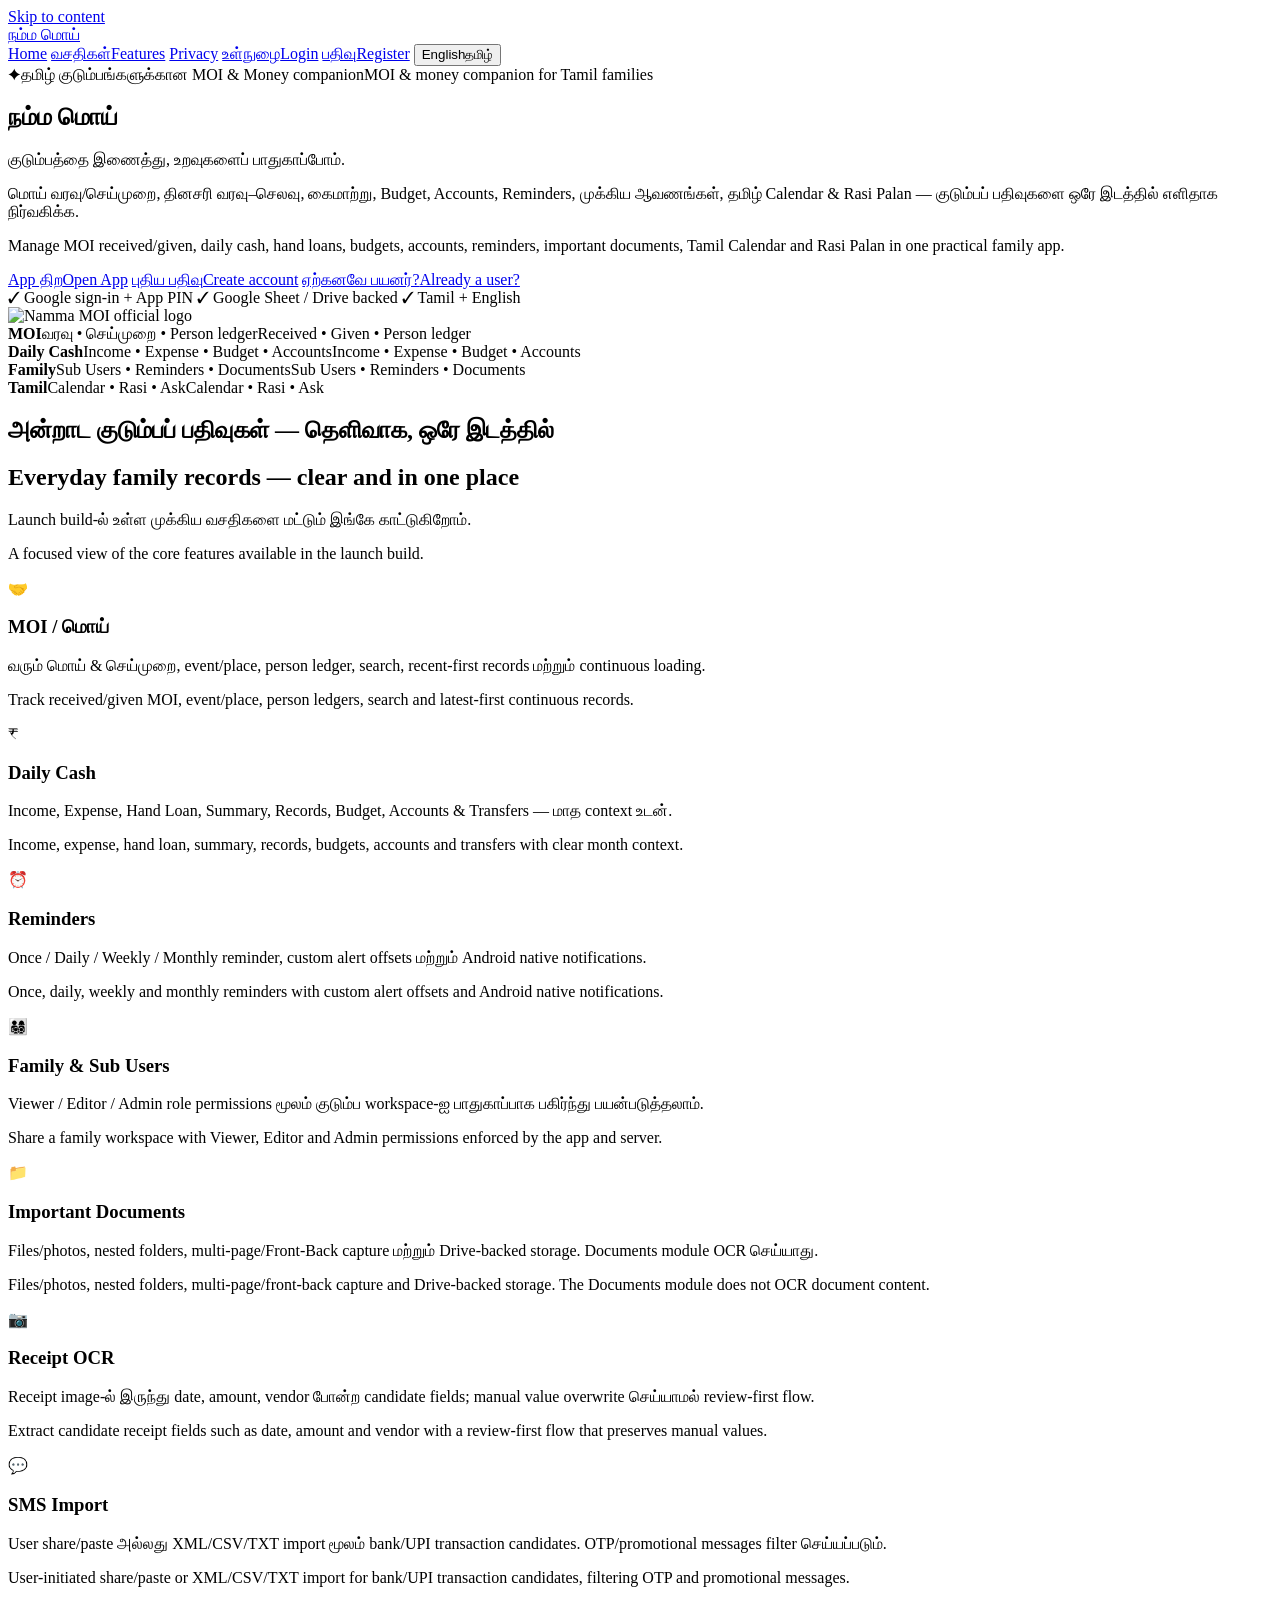
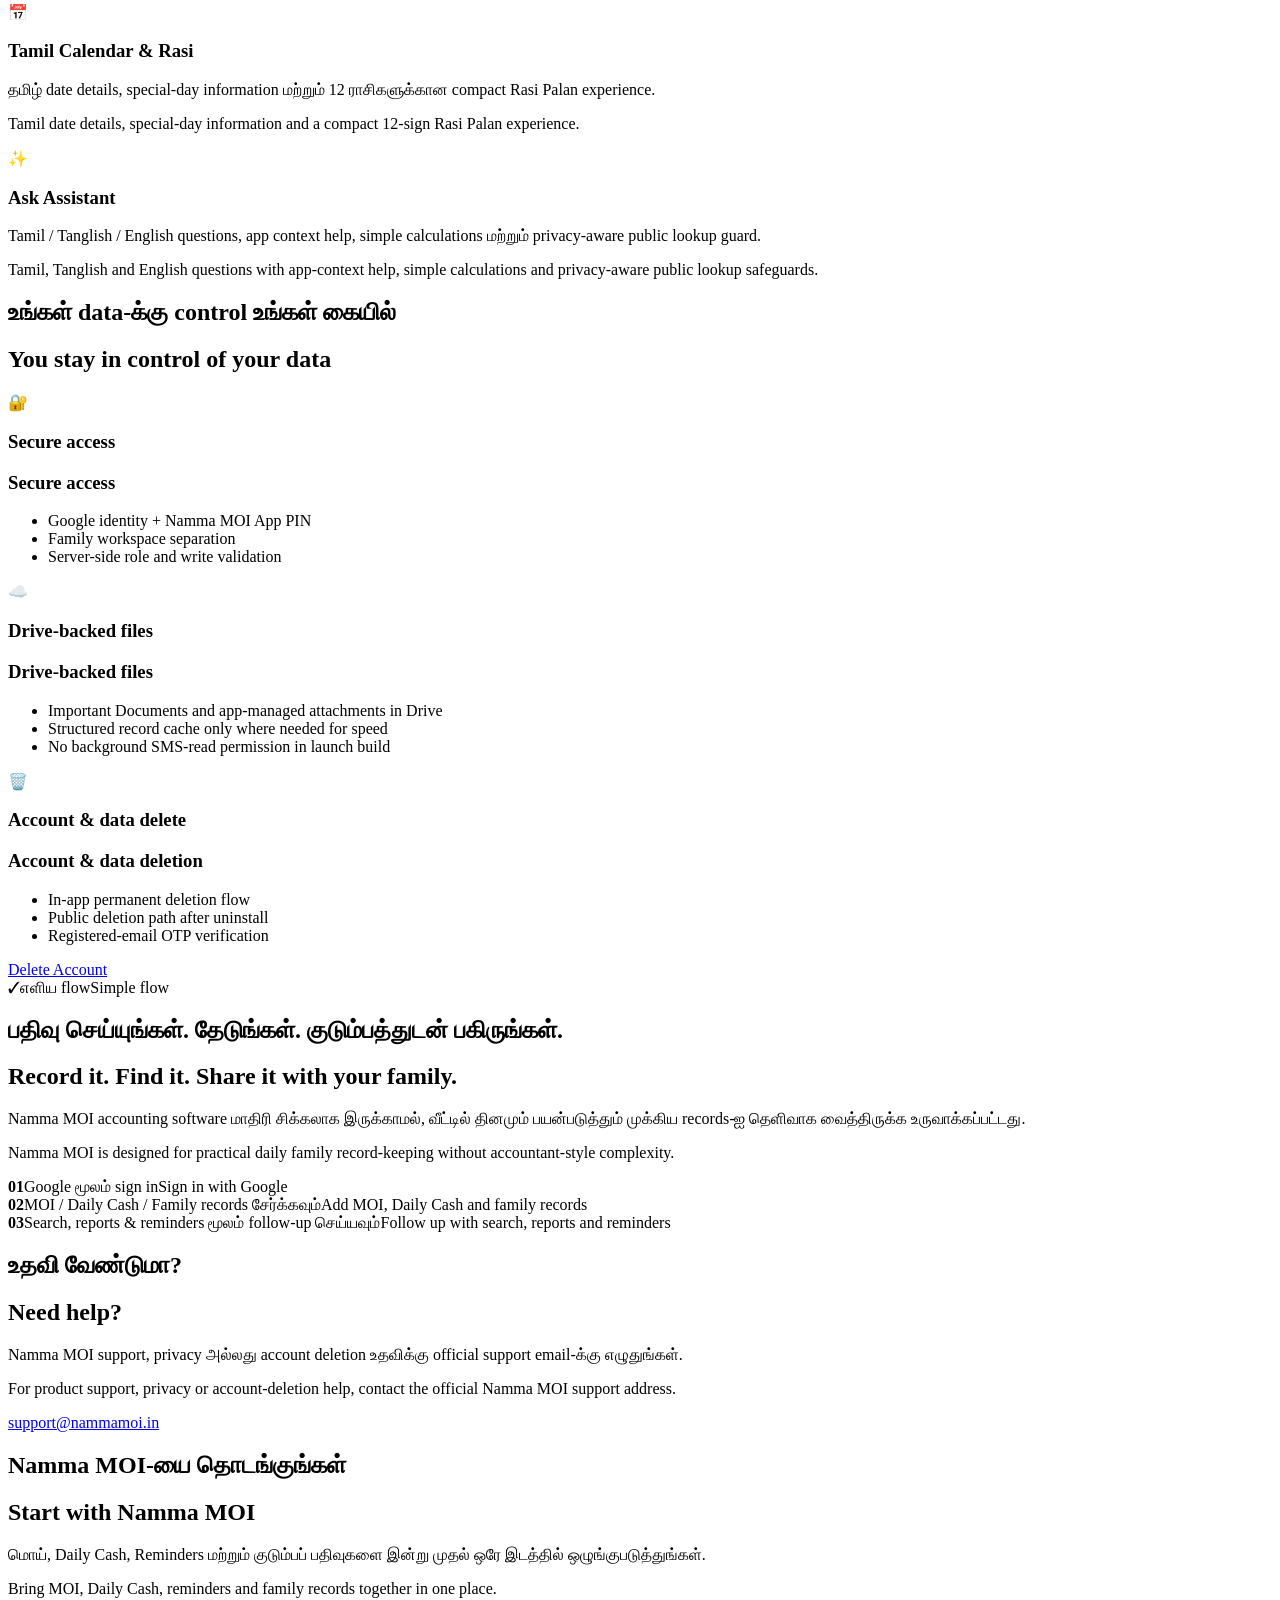
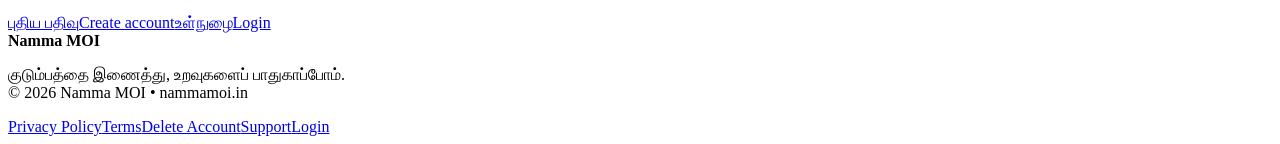
==== index.html @ 2ea54572 "Add files via upload" ====
<!doctype html>
<html lang="ta" data-lang="ta">
<head>
  <meta charset="utf-8">
  <meta name="viewport" content="width=device-width,initial-scale=1,viewport-fit=cover">
  <meta name="theme-color" content="#781126">
  <title>Namma MOI | நம்ம மொய்</title>
  <meta name="description" content="Namma MOI — MOI records, Daily Cash, reminders, documents, Tamil Calendar, Rasi Palan and family records for Tamil families.">
  <link rel="canonical" href="https://www.nammamoi.in/">
  <link rel="icon" href="/assets/favicon-64.png">
  <link rel="apple-touch-icon" href="/assets/icon-192.png">
  <link rel="manifest" href="/site.webmanifest">
  <link rel="stylesheet" href="/assets/site.css">
  <script defer src="/assets/site.js"></script>
  <meta property="og:title" content="Namma MOI | நம்ம மொய்">
  <meta property="og:description" content="குடும்பத்தை இணைத்து, உறவுகளைப் பாதுகாப்போம். MOI, Daily Cash, Reminders, Documents மற்றும் Tamil Calendar — ஒரே app-ல்.">
  <meta property="og:type" content="website">
  <meta property="og:url" content="https://www.nammamoi.in/">
  <meta property="og:image" content="https://www.nammamoi.in/assets/nammamoi-front-logo.png">
</head>
<body>
<a class="skip" href="#main">Skip to content</a>
<header class="site-header">
  <div class="container nav">
    <a class="brand" href="/" aria-label="Namma MOI home"><img src="/assets/icon-192.png" alt=""><span>நம்ம மொய்</span></a>
    <nav class="nav-links" aria-label="Main navigation">
      <a class="nav-home" href="/">Home</a>
      <a class="nav-features" href="#features"><span class="inline-lang ta">வசதிகள்</span><span class="inline-lang en">Features</span></a>
      <a class="nav-privacy" href="/privacy/">Privacy</a>
      <a class="nav-login nav-cta-secondary" href="/login"><span class="inline-lang ta">உள்நுழை</span><span class="inline-lang en">Login</span></a>
      <a class="nav-register nav-cta-primary" href="/register"><span class="inline-lang ta">பதிவு</span><span class="inline-lang en">Register</span></a>
      <button class="lang-btn" data-lang-toggle type="button"><span class="lang-en">English</span><span class="lang-ta">தமிழ்</span></button>
    </nav>
  </div>
</header>

<main id="main">
  <section class="hero">
    <div class="container hero-grid">
      <div>
        <span class="eyebrow"><span>✦</span><span class="ta">தமிழ் குடும்பங்களுக்கான MOI & Money companion</span><span class="en">MOI & money companion for Tamil families</span></span>
        <h1>நம்ம மொய்</h1>
        <p class="slogan">குடும்பத்தை இணைத்து, உறவுகளைப் பாதுகாப்போம்.</p>
        <p class="lead ta">மொய் வரவு/செய்முறை, தினசரி வரவு–செலவு, கைமாற்று, Budget, Accounts, Reminders, முக்கிய ஆவணங்கள், தமிழ் Calendar & Rasi Palan — குடும்பப் பதிவுகளை ஒரே இடத்தில் எளிதாக நிர்வகிக்க.</p>
        <p class="lead en">Manage MOI received/given, daily cash, hand loans, budgets, accounts, reminders, important documents, Tamil Calendar and Rasi Palan in one practical family app.</p>
        <div class="cta-row">
          <a class="btn btn-primary" href="/app"><span class="inline-lang ta">App திற</span><span class="inline-lang en">Open App</span></a>
          <a class="btn btn-secondary" href="/register"><span class="inline-lang ta">புதிய பதிவு</span><span class="inline-lang en">Create account</span></a>
          <a class="btn btn-ghost" href="/login"><span class="inline-lang ta">ஏற்கனவே பயனர்?</span><span class="inline-lang en">Already a user?</span></a>
        </div>
        <div class="hero-trust">
          <span>✓ Google sign-in + App PIN</span>
          <span>✓ Google Sheet / Drive backed</span>
          <span>✓ Tamil + English</span>
        </div>
      </div>
      <div class="hero-art"><img src="/assets/nammamoi-front-logo.png" alt="Namma MOI official logo"></div>
    </div>
  </section>

  <section class="quick-strip" aria-label="Namma MOI highlights">
    <div class="container quick-grid">
      <div><strong>MOI</strong><span class="ta">வரவு • செய்முறை • Person ledger</span><span class="en">Received • Given • Person ledger</span></div>
      <div><strong>Daily Cash</strong><span class="ta">Income • Expense • Budget • Accounts</span><span class="en">Income • Expense • Budget • Accounts</span></div>
      <div><strong>Family</strong><span class="ta">Sub Users • Reminders • Documents</span><span class="en">Sub Users • Reminders • Documents</span></div>
      <div><strong>Tamil</strong><span class="ta">Calendar • Rasi • Ask</span><span class="en">Calendar • Rasi • Ask</span></div>
    </div>
  </section>

  <section id="features" class="section">
    <div class="container">
      <div class="section-title">
        <h2 class="ta">அன்றாட குடும்பப் பதிவுகள் — தெளிவாக, ஒரே இடத்தில்</h2>
        <h2 class="en">Everyday family records — clear and in one place</h2>
        <p class="ta">Launch build-ல் உள்ள முக்கிய வசதிகளை மட்டும் இங்கே காட்டுகிறோம்.</p>
        <p class="en">A focused view of the core features available in the launch build.</p>
      </div>
      <div class="grid feature-grid">
        <article class="card"><div class="icon">🤝</div><h3>MOI / மொய்</h3><p class="ta">வரும் மொய் & செய்முறை, event/place, person ledger, search, recent-first records மற்றும் continuous loading.</p><p class="en">Track received/given MOI, event/place, person ledgers, search and latest-first continuous records.</p></article>
        <article class="card"><div class="icon">₹</div><h3>Daily Cash</h3><p class="ta">Income, Expense, Hand Loan, Summary, Records, Budget, Accounts & Transfers — மாத context உடன்.</p><p class="en">Income, expense, hand loan, summary, records, budgets, accounts and transfers with clear month context.</p></article>
        <article class="card"><div class="icon">⏰</div><h3>Reminders</h3><p class="ta">Once / Daily / Weekly / Monthly reminder, custom alert offsets மற்றும் Android native notifications.</p><p class="en">Once, daily, weekly and monthly reminders with custom alert offsets and Android native notifications.</p></article>
        <article class="card"><div class="icon">👨‍👩‍👧‍👦</div><h3>Family & Sub Users</h3><p class="ta">Viewer / Editor / Admin role permissions மூலம் குடும்ப workspace-ஐ பாதுகாப்பாக பகிர்ந்து பயன்படுத்தலாம்.</p><p class="en">Share a family workspace with Viewer, Editor and Admin permissions enforced by the app and server.</p></article>
        <article class="card"><div class="icon">📁</div><h3>Important Documents</h3><p class="ta">Files/photos, nested folders, multi-page/Front-Back capture மற்றும் Drive-backed storage. Documents module OCR செய்யாது.</p><p class="en">Files/photos, nested folders, multi-page/front-back capture and Drive-backed storage. The Documents module does not OCR document content.</p></article>
        <article class="card"><div class="icon">📷</div><h3>Receipt OCR</h3><p class="ta">Receipt image-ல் இருந்து date, amount, vendor போன்ற candidate fields; manual value overwrite செய்யாமல் review-first flow.</p><p class="en">Extract candidate receipt fields such as date, amount and vendor with a review-first flow that preserves manual values.</p></article>
        <article class="card"><div class="icon">💬</div><h3>SMS Import</h3><p class="ta">User share/paste அல்லது XML/CSV/TXT import மூலம் bank/UPI transaction candidates. OTP/promotional messages filter செய்யப்படும்.</p><p class="en">User-initiated share/paste or XML/CSV/TXT import for bank/UPI transaction candidates, filtering OTP and promotional messages.</p></article>
        <article class="card"><div class="icon">📅</div><h3>Tamil Calendar & Rasi</h3><p class="ta">தமிழ் date details, special-day information மற்றும் 12 ராசிகளுக்கான compact Rasi Palan experience.</p><p class="en">Tamil date details, special-day information and a compact 12-sign Rasi Palan experience.</p></article>
        <article class="card"><div class="icon">✨</div><h3>Ask Assistant</h3><p class="ta">Tamil / Tanglish / English questions, app context help, simple calculations மற்றும் privacy-aware public lookup guard.</p><p class="en">Tamil, Tanglish and English questions with app-context help, simple calculations and privacy-aware public lookup safeguards.</p></article>
      </div>
    </div>
  </section>

  <section class="section soft-section">
    <div class="container">
      <div class="section-title"><h2 class="ta">உங்கள் data-க்கு control உங்கள் கையில்</h2><h2 class="en">You stay in control of your data</h2></div>
      <div class="trust trust-3">
        <article class="card"><div class="icon">🔐</div><h3 class="ta">Secure access</h3><h3 class="en">Secure access</h3><ul class="check"><li>Google identity + Namma MOI App PIN</li><li>Family workspace separation</li><li>Server-side role and write validation</li></ul></article>
        <article class="card"><div class="icon">☁️</div><h3 class="ta">Drive-backed files</h3><h3 class="en">Drive-backed files</h3><ul class="check"><li>Important Documents and app-managed attachments in Drive</li><li>Structured record cache only where needed for speed</li><li>No background SMS-read permission in launch build</li></ul></article>
        <article class="card"><div class="icon">🗑️</div><h3 class="ta">Account & data delete</h3><h3 class="en">Account & data deletion</h3><ul class="check"><li>In-app permanent deletion flow</li><li>Public deletion path after uninstall</li><li>Registered-email OTP verification</li></ul><div class="legal-actions"><a class="btn btn-secondary" href="/delete-account/">Delete Account</a></div></article>
      </div>
    </div>
  </section>

  <section class="section">
    <div class="container product-flow">
      <div><span class="eyebrow"><span>✓</span><span class="ta">எளிய flow</span><span class="en">Simple flow</span></span><h2 class="ta">பதிவு செய்யுங்கள். தேடுங்கள். குடும்பத்துடன் பகிருங்கள்.</h2><h2 class="en">Record it. Find it. Share it with your family.</h2><p class="ta">Namma MOI accounting software மாதிரி சிக்கலாக இருக்காமல், வீட்டில் தினமும் பயன்படுத்தும் முக்கிய records-ஐ தெளிவாக வைத்திருக்க உருவாக்கப்பட்டது.</p><p class="en">Namma MOI is designed for practical daily family record-keeping without accountant-style complexity.</p></div>
      <div class="flow-steps"><div><b>01</b><span class="ta">Google மூலம் sign in</span><span class="en">Sign in with Google</span></div><div><b>02</b><span class="ta">MOI / Daily Cash / Family records சேர்க்கவும்</span><span class="en">Add MOI, Daily Cash and family records</span></div><div><b>03</b><span class="ta">Search, reports & reminders மூலம் follow-up செய்யவும்</span><span class="en">Follow up with search, reports and reminders</span></div></div>
    </div>
  </section>

  <section class="section">
    <div class="container"><div class="card support-card"><div><h2 class="ta">உதவி வேண்டுமா?</h2><h2 class="en">Need help?</h2><p class="ta">Namma MOI support, privacy அல்லது account deletion உதவிக்கு official support email-க்கு எழுதுங்கள்.</p><p class="en">For product support, privacy or account-deletion help, contact the official Namma MOI support address.</p></div><a class="btn" href="mailto:support@nammamoi.in">support@nammamoi.in</a></div></div>
  </section>

  <section class="cta-final">
    <div class="container cta-final-box"><div><h2 class="ta">Namma MOI-யை தொடங்குங்கள்</h2><h2 class="en">Start with Namma MOI</h2><p class="ta">மொய், Daily Cash, Reminders மற்றும் குடும்பப் பதிவுகளை இன்று முதல் ஒரே இடத்தில் ஒழுங்குபடுத்துங்கள்.</p><p class="en">Bring MOI, Daily Cash, reminders and family records together in one place.</p></div><div class="cta-row"><a class="btn btn-primary" href="/register"><span class="inline-lang ta">புதிய பதிவு</span><span class="inline-lang en">Create account</span></a><a class="btn btn-secondary" href="/login"><span class="inline-lang ta">உள்நுழை</span><span class="inline-lang en">Login</span></a></div></div>
  </section>
</main>

<footer class="footer">
  <div class="container footer-row">
    <div><strong>Namma MOI</strong><p>குடும்பத்தை இணைத்து, உறவுகளைப் பாதுகாப்போம்.<br>© <span data-year>2026</span> Namma MOI • nammamoi.in</p></div>
    <div class="footer-links"><a href="/privacy/">Privacy Policy</a><a href="/terms/">Terms</a><a href="/delete-account/">Delete Account</a><a href="mailto:support@nammamoi.in">Support</a><a href="/login">Login</a></div>
  </div>
</footer>
</body>
</html>
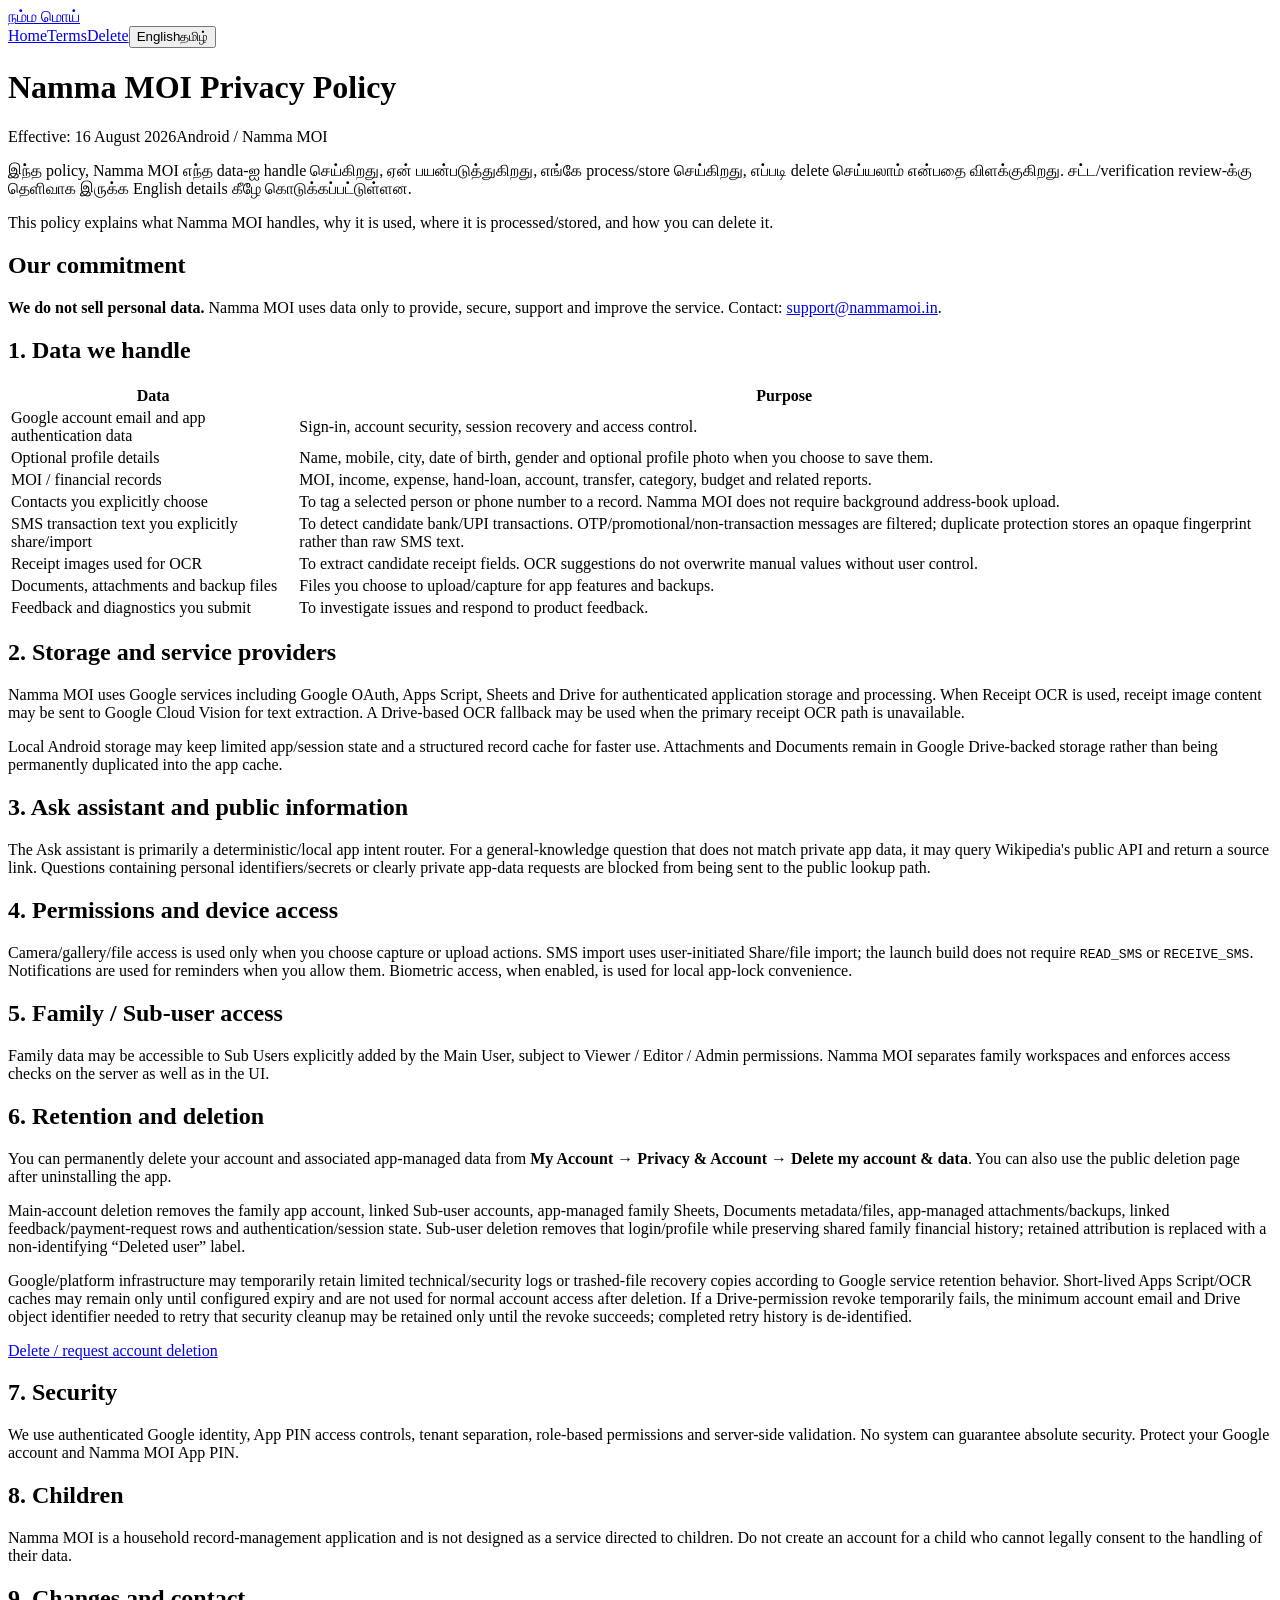
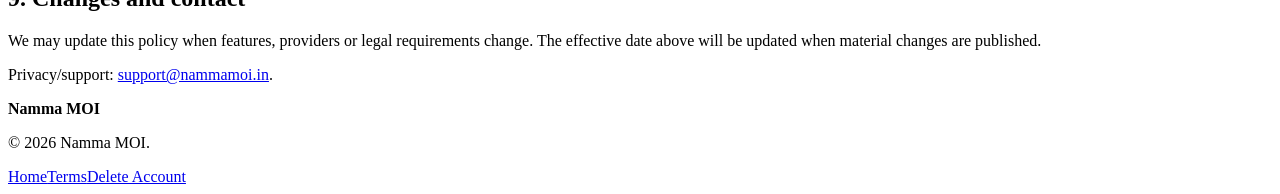
==== commit 623e1a18: "privacy/" ====
--- a/index.html
+++ b/index.html
@@ -1,126 +1,14 @@
-<!doctype html>
-<html lang="ta" data-lang="ta">
-<head>
-  <meta charset="utf-8">
-  <meta name="viewport" content="width=device-width,initial-scale=1,viewport-fit=cover">
-  <meta name="theme-color" content="#781126">
-  <title>Namma MOI | நம்ம மொய்</title>
-  <meta name="description" content="Namma MOI — MOI records, Daily Cash, reminders, documents, Tamil Calendar, Rasi Palan and family records for Tamil families.">
-  <link rel="canonical" href="https://www.nammamoi.in/">
-  <link rel="icon" href="/assets/favicon-64.png">
-  <link rel="apple-touch-icon" href="/assets/icon-192.png">
-  <link rel="manifest" href="/site.webmanifest">
-  <link rel="stylesheet" href="/assets/site.css">
-  <script defer src="/assets/site.js"></script>
-  <meta property="og:title" content="Namma MOI | நம்ம மொய்">
-  <meta property="og:description" content="குடும்பத்தை இணைத்து, உறவுகளைப் பாதுகாப்போம். MOI, Daily Cash, Reminders, Documents மற்றும் Tamil Calendar — ஒரே app-ல்.">
-  <meta property="og:type" content="website">
-  <meta property="og:url" content="https://www.nammamoi.in/">
-  <meta property="og:image" content="https://www.nammamoi.in/assets/nammamoi-front-logo.png">
-</head>
-<body>
-<a class="skip" href="#main">Skip to content</a>
-<header class="site-header">
-  <div class="container nav">
-    <a class="brand" href="/" aria-label="Namma MOI home"><img src="/assets/icon-192.png" alt=""><span>நம்ம மொய்</span></a>
-    <nav class="nav-links" aria-label="Main navigation">
-      <a class="nav-home" href="/">Home</a>
-      <a class="nav-features" href="#features"><span class="inline-lang ta">வசதிகள்</span><span class="inline-lang en">Features</span></a>
-      <a class="nav-privacy" href="/privacy/">Privacy</a>
-      <a class="nav-login nav-cta-secondary" href="/login"><span class="inline-lang ta">உள்நுழை</span><span class="inline-lang en">Login</span></a>
-      <a class="nav-register nav-cta-primary" href="/register"><span class="inline-lang ta">பதிவு</span><span class="inline-lang en">Register</span></a>
-      <button class="lang-btn" data-lang-toggle type="button"><span class="lang-en">English</span><span class="lang-ta">தமிழ்</span></button>
-    </nav>
-  </div>
-</header>
-
-<main id="main">
-  <section class="hero">
-    <div class="container hero-grid">
-      <div>
-        <span class="eyebrow"><span>✦</span><span class="ta">தமிழ் குடும்பங்களுக்கான MOI & Money companion</span><span class="en">MOI & money companion for Tamil families</span></span>
-        <h1>நம்ம மொய்</h1>
-        <p class="slogan">குடும்பத்தை இணைத்து, உறவுகளைப் பாதுகாப்போம்.</p>
-        <p class="lead ta">மொய் வரவு/செய்முறை, தினசரி வரவு–செலவு, கைமாற்று, Budget, Accounts, Reminders, முக்கிய ஆவணங்கள், தமிழ் Calendar & Rasi Palan — குடும்பப் பதிவுகளை ஒரே இடத்தில் எளிதாக நிர்வகிக்க.</p>
-        <p class="lead en">Manage MOI received/given, daily cash, hand loans, budgets, accounts, reminders, important documents, Tamil Calendar and Rasi Palan in one practical family app.</p>
-        <div class="cta-row">
-          <a class="btn btn-primary" href="/app"><span class="inline-lang ta">App திற</span><span class="inline-lang en">Open App</span></a>
-          <a class="btn btn-secondary" href="/register"><span class="inline-lang ta">புதிய பதிவு</span><span class="inline-lang en">Create account</span></a>
-          <a class="btn btn-ghost" href="/login"><span class="inline-lang ta">ஏற்கனவே பயனர்?</span><span class="inline-lang en">Already a user?</span></a>
-        </div>
-        <div class="hero-trust">
-          <span>✓ Google sign-in + App PIN</span>
-          <span>✓ Google Sheet / Drive backed</span>
-          <span>✓ Tamil + English</span>
-        </div>
-      </div>
-      <div class="hero-art"><img src="/assets/nammamoi-front-logo.png" alt="Namma MOI official logo"></div>
-    </div>
-  </section>
-
-  <section class="quick-strip" aria-label="Namma MOI highlights">
-    <div class="container quick-grid">
-      <div><strong>MOI</strong><span class="ta">வரவு • செய்முறை • Person ledger</span><span class="en">Received • Given • Person ledger</span></div>
-      <div><strong>Daily Cash</strong><span class="ta">Income • Expense • Budget • Accounts</span><span class="en">Income • Expense • Budget • Accounts</span></div>
-      <div><strong>Family</strong><span class="ta">Sub Users • Reminders • Documents</span><span class="en">Sub Users • Reminders • Documents</span></div>
-      <div><strong>Tamil</strong><span class="ta">Calendar • Rasi • Ask</span><span class="en">Calendar • Rasi • Ask</span></div>
-    </div>
-  </section>
-
-  <section id="features" class="section">
-    <div class="container">
-      <div class="section-title">
-        <h2 class="ta">அன்றாட குடும்பப் பதிவுகள் — தெளிவாக, ஒரே இடத்தில்</h2>
-        <h2 class="en">Everyday family records — clear and in one place</h2>
-        <p class="ta">Launch build-ல் உள்ள முக்கிய வசதிகளை மட்டும் இங்கே காட்டுகிறோம்.</p>
-        <p class="en">A focused view of the core features available in the launch build.</p>
-      </div>
-      <div class="grid feature-grid">
-        <article class="card"><div class="icon">🤝</div><h3>MOI / மொய்</h3><p class="ta">வரும் மொய் & செய்முறை, event/place, person ledger, search, recent-first records மற்றும் continuous loading.</p><p class="en">Track received/given MOI, event/place, person ledgers, search and latest-first continuous records.</p></article>
-        <article class="card"><div class="icon">₹</div><h3>Daily Cash</h3><p class="ta">Income, Expense, Hand Loan, Summary, Records, Budget, Accounts & Transfers — மாத context உடன்.</p><p class="en">Income, expense, hand loan, summary, records, budgets, accounts and transfers with clear month context.</p></article>
-        <article class="card"><div class="icon">⏰</div><h3>Reminders</h3><p class="ta">Once / Daily / Weekly / Monthly reminder, custom alert offsets மற்றும் Android native notifications.</p><p class="en">Once, daily, weekly and monthly reminders with custom alert offsets and Android native notifications.</p></article>
-        <article class="card"><div class="icon">👨‍👩‍👧‍👦</div><h3>Family & Sub Users</h3><p class="ta">Viewer / Editor / Admin role permissions மூலம் குடும்ப workspace-ஐ பாதுகாப்பாக பகிர்ந்து பயன்படுத்தலாம்.</p><p class="en">Share a family workspace with Viewer, Editor and Admin permissions enforced by the app and server.</p></article>
-        <article class="card"><div class="icon">📁</div><h3>Important Documents</h3><p class="ta">Files/photos, nested folders, multi-page/Front-Back capture மற்றும் Drive-backed storage. Documents module OCR செய்யாது.</p><p class="en">Files/photos, nested folders, multi-page/front-back capture and Drive-backed storage. The Documents module does not OCR document content.</p></article>
-        <article class="card"><div class="icon">📷</div><h3>Receipt OCR</h3><p class="ta">Receipt image-ல் இருந்து date, amount, vendor போன்ற candidate fields; manual value overwrite செய்யாமல் review-first flow.</p><p class="en">Extract candidate receipt fields such as date, amount and vendor with a review-first flow that preserves manual values.</p></article>
-        <article class="card"><div class="icon">💬</div><h3>SMS Import</h3><p class="ta">User share/paste அல்லது XML/CSV/TXT import மூலம் bank/UPI transaction candidates. OTP/promotional messages filter செய்யப்படும்.</p><p class="en">User-initiated share/paste or XML/CSV/TXT import for bank/UPI transaction candidates, filtering OTP and promotional messages.</p></article>
-        <article class="card"><div class="icon">📅</div><h3>Tamil Calendar & Rasi</h3><p class="ta">தமிழ் date details, special-day information மற்றும் 12 ராசிகளுக்கான compact Rasi Palan experience.</p><p class="en">Tamil date details, special-day information and a compact 12-sign Rasi Palan experience.</p></article>
-        <article class="card"><div class="icon">✨</div><h3>Ask Assistant</h3><p class="ta">Tamil / Tanglish / English questions, app context help, simple calculations மற்றும் privacy-aware public lookup guard.</p><p class="en">Tamil, Tanglish and English questions with app-context help, simple calculations and privacy-aware public lookup safeguards.</p></article>
-      </div>
-    </div>
-  </section>
-
-  <section class="section soft-section">
-    <div class="container">
-      <div class="section-title"><h2 class="ta">உங்கள் data-க்கு control உங்கள் கையில்</h2><h2 class="en">You stay in control of your data</h2></div>
-      <div class="trust trust-3">
-        <article class="card"><div class="icon">🔐</div><h3 class="ta">Secure access</h3><h3 class="en">Secure access</h3><ul class="check"><li>Google identity + Namma MOI App PIN</li><li>Family workspace separation</li><li>Server-side role and write validation</li></ul></article>
-        <article class="card"><div class="icon">☁️</div><h3 class="ta">Drive-backed files</h3><h3 class="en">Drive-backed files</h3><ul class="check"><li>Important Documents and app-managed attachments in Drive</li><li>Structured record cache only where needed for speed</li><li>No background SMS-read permission in launch build</li></ul></article>
-        <article class="card"><div class="icon">🗑️</div><h3 class="ta">Account & data delete</h3><h3 class="en">Account & data deletion</h3><ul class="check"><li>In-app permanent deletion flow</li><li>Public deletion path after uninstall</li><li>Registered-email OTP verification</li></ul><div class="legal-actions"><a class="btn btn-secondary" href="/delete-account/">Delete Account</a></div></article>
-      </div>
-    </div>
-  </section>
-
-  <section class="section">
-    <div class="container product-flow">
-      <div><span class="eyebrow"><span>✓</span><span class="ta">எளிய flow</span><span class="en">Simple flow</span></span><h2 class="ta">பதிவு செய்யுங்கள். தேடுங்கள். குடும்பத்துடன் பகிருங்கள்.</h2><h2 class="en">Record it. Find it. Share it with your family.</h2><p class="ta">Namma MOI accounting software மாதிரி சிக்கலாக இருக்காமல், வீட்டில் தினமும் பயன்படுத்தும் முக்கிய records-ஐ தெளிவாக வைத்திருக்க உருவாக்கப்பட்டது.</p><p class="en">Namma MOI is designed for practical daily family record-keeping without accountant-style complexity.</p></div>
-      <div class="flow-steps"><div><b>01</b><span class="ta">Google மூலம் sign in</span><span class="en">Sign in with Google</span></div><div><b>02</b><span class="ta">MOI / Daily Cash / Family records சேர்க்கவும்</span><span class="en">Add MOI, Daily Cash and family records</span></div><div><b>03</b><span class="ta">Search, reports & reminders மூலம் follow-up செய்யவும்</span><span class="en">Follow up with search, reports and reminders</span></div></div>
-    </div>
-  </section>
-
-  <section class="section">
-    <div class="container"><div class="card support-card"><div><h2 class="ta">உதவி வேண்டுமா?</h2><h2 class="en">Need help?</h2><p class="ta">Namma MOI support, privacy அல்லது account deletion உதவிக்கு official support email-க்கு எழுதுங்கள்.</p><p class="en">For product support, privacy or account-deletion help, contact the official Namma MOI support address.</p></div><a class="btn" href="mailto:support@nammamoi.in">support@nammamoi.in</a></div></div>
-  </section>
-
-  <section class="cta-final">
-    <div class="container cta-final-box"><div><h2 class="ta">Namma MOI-யை தொடங்குங்கள்</h2><h2 class="en">Start with Namma MOI</h2><p class="ta">மொய், Daily Cash, Reminders மற்றும் குடும்பப் பதிவுகளை இன்று முதல் ஒரே இடத்தில் ஒழுங்குபடுத்துங்கள்.</p><p class="en">Bring MOI, Daily Cash, reminders and family records together in one place.</p></div><div class="cta-row"><a class="btn btn-primary" href="/register"><span class="inline-lang ta">புதிய பதிவு</span><span class="inline-lang en">Create account</span></a><a class="btn btn-secondary" href="/login"><span class="inline-lang ta">உள்நுழை</span><span class="inline-lang en">Login</span></a></div></div>
-  </section>
-</main>
-
-<footer class="footer">
-  <div class="container footer-row">
-    <div><strong>Namma MOI</strong><p>குடும்பத்தை இணைத்து, உறவுகளைப் பாதுகாப்போம்.<br>© <span data-year>2026</span> Namma MOI • nammamoi.in</p></div>
-    <div class="footer-links"><a href="/privacy/">Privacy Policy</a><a href="/terms/">Terms</a><a href="/delete-account/">Delete Account</a><a href="mailto:support@nammamoi.in">Support</a><a href="/login">Login</a></div>
-  </div>
-</footer>
-</body>
-</html>
+<!doctype html><html lang="ta" data-lang="ta"><head><meta charset="utf-8"><meta name="viewport" content="width=device-width,initial-scale=1"><title>Privacy Policy | Namma MOI</title><meta name="description" content="Namma MOI Privacy Policy"><link rel="canonical" href="https://www.nammamoi.in/privacy/"><link rel="icon" href="/assets/favicon-64.png"><link rel="stylesheet" href="/assets/site.css"><script defer src="/assets/site.js"></script></head><body>
+<header class="site-header"><div class="container nav"><a class="brand" href="/"><img src="/assets/icon-192.png" alt=""><span>நம்ம மொய்</span></a><nav class="nav-links"><a href="/">Home</a><a href="/terms/">Terms</a><a href="/delete-account/">Delete</a><button class="lang-btn" data-lang-toggle><span class="lang-en">English</span><span class="lang-ta">தமிழ்</span></button></nav></div></header>
+<main class="legal-wrap"><div class="legal-hero"><h1>Namma MOI Privacy Policy</h1><div class="meta"><span class="pill">Effective: 16 August 2026</span><span class="pill">Android / Namma MOI</span></div><p class="ta">இந்த policy, Namma MOI எந்த data-ஐ handle செய்கிறது, ஏன் பயன்படுத்துகிறது, எங்கே process/store செய்கிறது, எப்படி delete செய்யலாம் என்பதை விளக்குகிறது. சட்ட/verification review-க்கு தெளிவாக இருக்க English details கீழே கொடுக்கப்பட்டுள்ளன.</p><p class="en">This policy explains what Namma MOI handles, why it is used, where it is processed/stored, and how you can delete it.</p></div>
+<section class="legal-card safe"><h2>Our commitment</h2><p><strong>We do not sell personal data.</strong> Namma MOI uses data only to provide, secure, support and improve the service. Contact: <a href="mailto:support@nammamoi.in">support@nammamoi.in</a>.</p></section>
+<section class="legal-card"><h2>1. Data we handle</h2><table><tr><th>Data</th><th>Purpose</th></tr><tr><td>Google account email and app authentication data</td><td>Sign-in, account security, session recovery and access control.</td></tr><tr><td>Optional profile details</td><td>Name, mobile, city, date of birth, gender and optional profile photo when you choose to save them.</td></tr><tr><td>MOI / financial records</td><td>MOI, income, expense, hand-loan, account, transfer, category, budget and related reports.</td></tr><tr><td>Contacts you explicitly choose</td><td>To tag a selected person or phone number to a record. Namma MOI does not require background address-book upload.</td></tr><tr><td>SMS transaction text you explicitly share/import</td><td>To detect candidate bank/UPI transactions. OTP/promotional/non-transaction messages are filtered; duplicate protection stores an opaque fingerprint rather than raw SMS text.</td></tr><tr><td>Receipt images used for OCR</td><td>To extract candidate receipt fields. OCR suggestions do not overwrite manual values without user control.</td></tr><tr><td>Documents, attachments and backup files</td><td>Files you choose to upload/capture for app features and backups.</td></tr><tr><td>Feedback and diagnostics you submit</td><td>To investigate issues and respond to product feedback.</td></tr></table></section>
+<section class="legal-card"><h2>2. Storage and service providers</h2><p>Namma MOI uses Google services including Google OAuth, Apps Script, Sheets and Drive for authenticated application storage and processing. When Receipt OCR is used, receipt image content may be sent to Google Cloud Vision for text extraction. A Drive-based OCR fallback may be used when the primary receipt OCR path is unavailable.</p><p>Local Android storage may keep limited app/session state and a structured record cache for faster use. Attachments and Documents remain in Google Drive-backed storage rather than being permanently duplicated into the app cache.</p></section>
+<section class="legal-card"><h2>3. Ask assistant and public information</h2><p>The Ask assistant is primarily a deterministic/local app intent router. For a general-knowledge question that does not match private app data, it may query Wikipedia's public API and return a source link. Questions containing personal identifiers/secrets or clearly private app-data requests are blocked from being sent to the public lookup path.</p></section>
+<section class="legal-card"><h2>4. Permissions and device access</h2><p>Camera/gallery/file access is used only when you choose capture or upload actions. SMS import uses user-initiated Share/file import; the launch build does not require <code>READ_SMS</code> or <code>RECEIVE_SMS</code>. Notifications are used for reminders when you allow them. Biometric access, when enabled, is used for local app-lock convenience.</p></section>
+<section class="legal-card"><h2>5. Family / Sub-user access</h2><p>Family data may be accessible to Sub Users explicitly added by the Main User, subject to Viewer / Editor / Admin permissions. Namma MOI separates family workspaces and enforces access checks on the server as well as in the UI.</p></section>
+<section class="legal-card"><h2>6. Retention and deletion</h2><p>You can permanently delete your account and associated app-managed data from <b>My Account → Privacy & Account → Delete my account & data</b>. You can also use the public deletion page after uninstalling the app.</p><p>Main-account deletion removes the family app account, linked Sub-user accounts, app-managed family Sheets, Documents metadata/files, app-managed attachments/backups, linked feedback/payment-request rows and authentication/session state. Sub-user deletion removes that login/profile while preserving shared family financial history; retained attribution is replaced with a non-identifying “Deleted user” label.</p><p>Google/platform infrastructure may temporarily retain limited technical/security logs or trashed-file recovery copies according to Google service retention behavior. Short-lived Apps Script/OCR caches may remain only until configured expiry and are not used for normal account access after deletion. If a Drive-permission revoke temporarily fails, the minimum account email and Drive object identifier needed to retry that security cleanup may be retained only until the revoke succeeds; completed retry history is de-identified.</p><div class="legal-actions"><a class="btn btn-primary" href="/delete-account/">Delete / request account deletion</a></div></section>
+<section class="legal-card"><h2>7. Security</h2><p>We use authenticated Google identity, App PIN access controls, tenant separation, role-based permissions and server-side validation. No system can guarantee absolute security. Protect your Google account and Namma MOI App PIN.</p></section>
+<section class="legal-card"><h2>8. Children</h2><p>Namma MOI is a household record-management application and is not designed as a service directed to children. Do not create an account for a child who cannot legally consent to the handling of their data.</p></section>
+<section class="legal-card"><h2>9. Changes and contact</h2><p>We may update this policy when features, providers or legal requirements change. The effective date above will be updated when material changes are published.</p><p>Privacy/support: <a href="mailto:support@nammamoi.in">support@nammamoi.in</a>.</p></section>
+</main><footer class="footer"><div class="container footer-row"><div><strong>Namma MOI</strong><p>© <span data-year>2026</span> Namma MOI.</p></div><div class="footer-links"><a href="/">Home</a><a href="/terms/">Terms</a><a href="/delete-account/">Delete Account</a></div></div></footer></body></html>
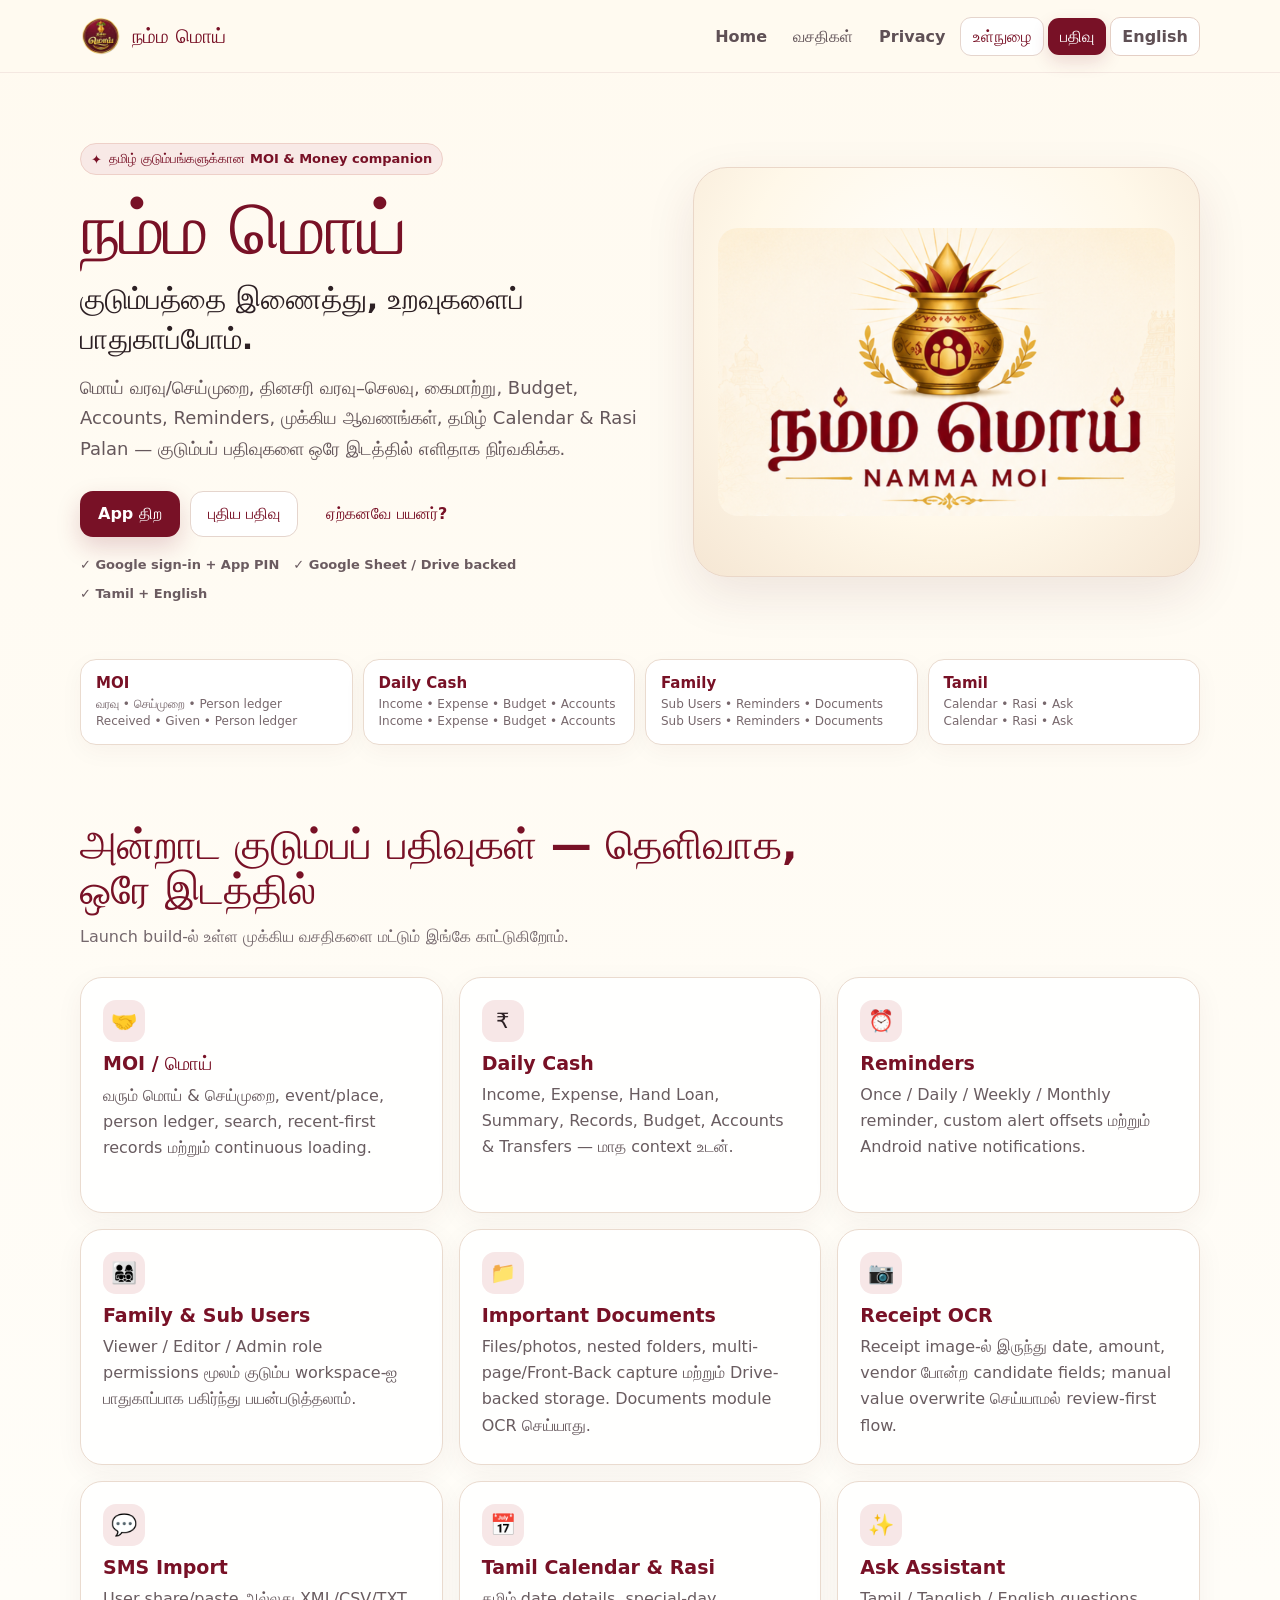
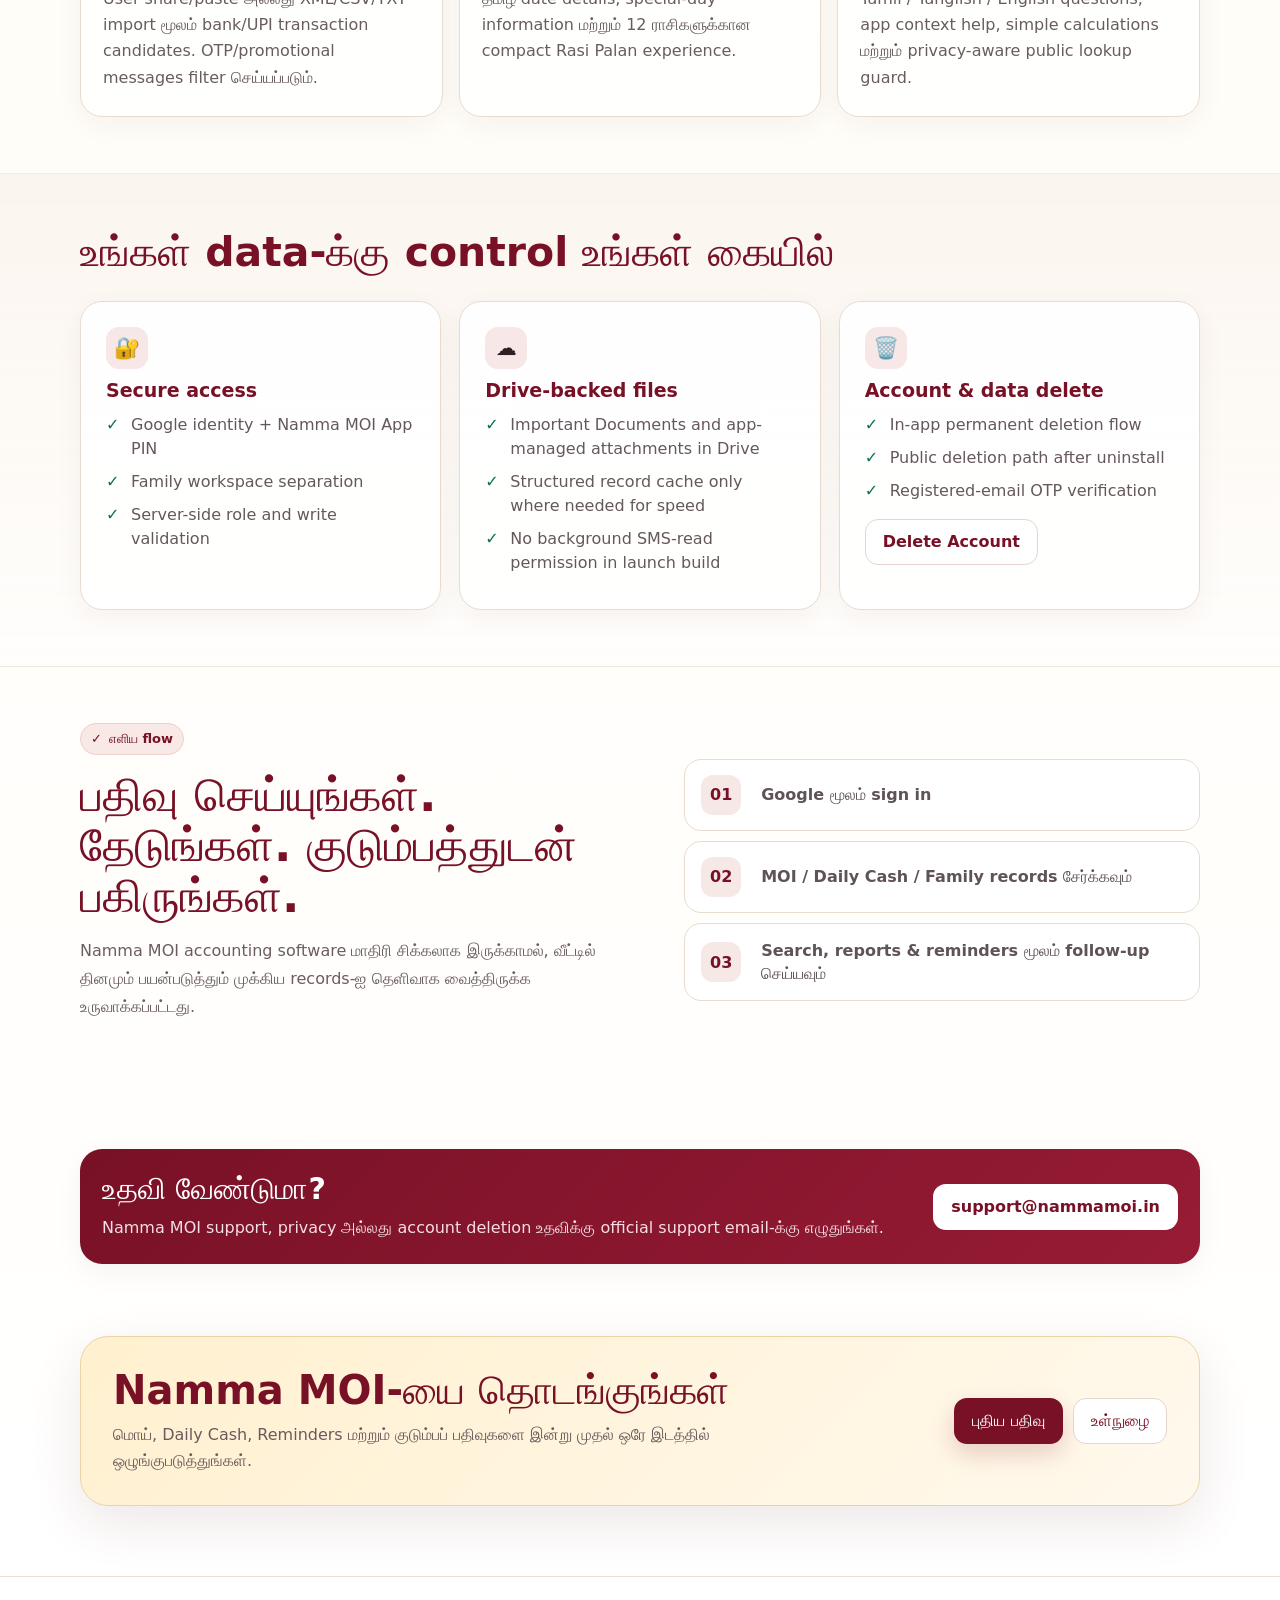
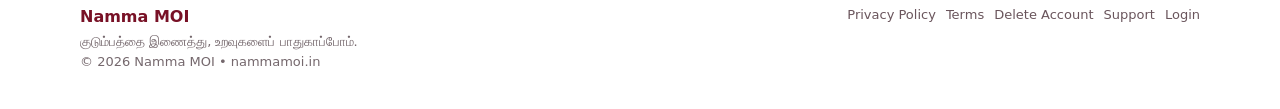
==== commit 93acaa9b: "Add files via upload" ====
--- a/index.html
+++ b/index.html
@@ -1,14 +1,126 @@
-<!doctype html><html lang="ta" data-lang="ta"><head><meta charset="utf-8"><meta name="viewport" content="width=device-width,initial-scale=1"><title>Privacy Policy | Namma MOI</title><meta name="description" content="Namma MOI Privacy Policy"><link rel="canonical" href="https://www.nammamoi.in/privacy/"><link rel="icon" href="/assets/favicon-64.png"><link rel="stylesheet" href="/assets/site.css"><script defer src="/assets/site.js"></script></head><body>
-<header class="site-header"><div class="container nav"><a class="brand" href="/"><img src="/assets/icon-192.png" alt=""><span>நம்ம மொய்</span></a><nav class="nav-links"><a href="/">Home</a><a href="/terms/">Terms</a><a href="/delete-account/">Delete</a><button class="lang-btn" data-lang-toggle><span class="lang-en">English</span><span class="lang-ta">தமிழ்</span></button></nav></div></header>
-<main class="legal-wrap"><div class="legal-hero"><h1>Namma MOI Privacy Policy</h1><div class="meta"><span class="pill">Effective: 16 August 2026</span><span class="pill">Android / Namma MOI</span></div><p class="ta">இந்த policy, Namma MOI எந்த data-ஐ handle செய்கிறது, ஏன் பயன்படுத்துகிறது, எங்கே process/store செய்கிறது, எப்படி delete செய்யலாம் என்பதை விளக்குகிறது. சட்ட/verification review-க்கு தெளிவாக இருக்க English details கீழே கொடுக்கப்பட்டுள்ளன.</p><p class="en">This policy explains what Namma MOI handles, why it is used, where it is processed/stored, and how you can delete it.</p></div>
-<section class="legal-card safe"><h2>Our commitment</h2><p><strong>We do not sell personal data.</strong> Namma MOI uses data only to provide, secure, support and improve the service. Contact: <a href="mailto:support@nammamoi.in">support@nammamoi.in</a>.</p></section>
-<section class="legal-card"><h2>1. Data we handle</h2><table><tr><th>Data</th><th>Purpose</th></tr><tr><td>Google account email and app authentication data</td><td>Sign-in, account security, session recovery and access control.</td></tr><tr><td>Optional profile details</td><td>Name, mobile, city, date of birth, gender and optional profile photo when you choose to save them.</td></tr><tr><td>MOI / financial records</td><td>MOI, income, expense, hand-loan, account, transfer, category, budget and related reports.</td></tr><tr><td>Contacts you explicitly choose</td><td>To tag a selected person or phone number to a record. Namma MOI does not require background address-book upload.</td></tr><tr><td>SMS transaction text you explicitly share/import</td><td>To detect candidate bank/UPI transactions. OTP/promotional/non-transaction messages are filtered; duplicate protection stores an opaque fingerprint rather than raw SMS text.</td></tr><tr><td>Receipt images used for OCR</td><td>To extract candidate receipt fields. OCR suggestions do not overwrite manual values without user control.</td></tr><tr><td>Documents, attachments and backup files</td><td>Files you choose to upload/capture for app features and backups.</td></tr><tr><td>Feedback and diagnostics you submit</td><td>To investigate issues and respond to product feedback.</td></tr></table></section>
-<section class="legal-card"><h2>2. Storage and service providers</h2><p>Namma MOI uses Google services including Google OAuth, Apps Script, Sheets and Drive for authenticated application storage and processing. When Receipt OCR is used, receipt image content may be sent to Google Cloud Vision for text extraction. A Drive-based OCR fallback may be used when the primary receipt OCR path is unavailable.</p><p>Local Android storage may keep limited app/session state and a structured record cache for faster use. Attachments and Documents remain in Google Drive-backed storage rather than being permanently duplicated into the app cache.</p></section>
-<section class="legal-card"><h2>3. Ask assistant and public information</h2><p>The Ask assistant is primarily a deterministic/local app intent router. For a general-knowledge question that does not match private app data, it may query Wikipedia's public API and return a source link. Questions containing personal identifiers/secrets or clearly private app-data requests are blocked from being sent to the public lookup path.</p></section>
-<section class="legal-card"><h2>4. Permissions and device access</h2><p>Camera/gallery/file access is used only when you choose capture or upload actions. SMS import uses user-initiated Share/file import; the launch build does not require <code>READ_SMS</code> or <code>RECEIVE_SMS</code>. Notifications are used for reminders when you allow them. Biometric access, when enabled, is used for local app-lock convenience.</p></section>
-<section class="legal-card"><h2>5. Family / Sub-user access</h2><p>Family data may be accessible to Sub Users explicitly added by the Main User, subject to Viewer / Editor / Admin permissions. Namma MOI separates family workspaces and enforces access checks on the server as well as in the UI.</p></section>
-<section class="legal-card"><h2>6. Retention and deletion</h2><p>You can permanently delete your account and associated app-managed data from <b>My Account → Privacy & Account → Delete my account & data</b>. You can also use the public deletion page after uninstalling the app.</p><p>Main-account deletion removes the family app account, linked Sub-user accounts, app-managed family Sheets, Documents metadata/files, app-managed attachments/backups, linked feedback/payment-request rows and authentication/session state. Sub-user deletion removes that login/profile while preserving shared family financial history; retained attribution is replaced with a non-identifying “Deleted user” label.</p><p>Google/platform infrastructure may temporarily retain limited technical/security logs or trashed-file recovery copies according to Google service retention behavior. Short-lived Apps Script/OCR caches may remain only until configured expiry and are not used for normal account access after deletion. If a Drive-permission revoke temporarily fails, the minimum account email and Drive object identifier needed to retry that security cleanup may be retained only until the revoke succeeds; completed retry history is de-identified.</p><div class="legal-actions"><a class="btn btn-primary" href="/delete-account/">Delete / request account deletion</a></div></section>
-<section class="legal-card"><h2>7. Security</h2><p>We use authenticated Google identity, App PIN access controls, tenant separation, role-based permissions and server-side validation. No system can guarantee absolute security. Protect your Google account and Namma MOI App PIN.</p></section>
-<section class="legal-card"><h2>8. Children</h2><p>Namma MOI is a household record-management application and is not designed as a service directed to children. Do not create an account for a child who cannot legally consent to the handling of their data.</p></section>
-<section class="legal-card"><h2>9. Changes and contact</h2><p>We may update this policy when features, providers or legal requirements change. The effective date above will be updated when material changes are published.</p><p>Privacy/support: <a href="mailto:support@nammamoi.in">support@nammamoi.in</a>.</p></section>
-</main><footer class="footer"><div class="container footer-row"><div><strong>Namma MOI</strong><p>© <span data-year>2026</span> Namma MOI.</p></div><div class="footer-links"><a href="/">Home</a><a href="/terms/">Terms</a><a href="/delete-account/">Delete Account</a></div></div></footer></body></html>
+<!doctype html>
+<html lang="ta" data-lang="ta">
+<head>
+  <meta charset="utf-8">
+  <meta name="viewport" content="width=device-width,initial-scale=1,viewport-fit=cover">
+  <meta name="theme-color" content="#781126">
+  <title>Namma MOI | நம்ம மொய்</title>
+  <meta name="description" content="Namma MOI — MOI records, Daily Cash, reminders, documents, Tamil Calendar, Rasi Palan and family records for Tamil families.">
+  <link rel="canonical" href="https://www.nammamoi.in/">
+  <link rel="icon" href="assets/favicon-64.png">
+  <link rel="apple-touch-icon" href="assets/icon-192.png">
+  <link rel="manifest" href="site.webmanifest">
+  <link rel="stylesheet" href="assets/site.css">
+  <script defer src="assets/site.js"></script>
+  <meta property="og:title" content="Namma MOI | நம்ம மொய்">
+  <meta property="og:description" content="குடும்பத்தை இணைத்து, உறவுகளைப் பாதுகாப்போம். MOI, Daily Cash, Reminders, Documents மற்றும் Tamil Calendar — ஒரே app-ல்.">
+  <meta property="og:type" content="website">
+  <meta property="og:url" content="https://www.nammamoi.in/">
+  <meta property="og:image" content="https://www.nammamoi.in/assets/nammamoi-front-logo.png">
+</head>
+<body>
+<a class="skip" href="#main">Skip to content</a>
+<header class="site-header">
+  <div class="container nav">
+    <a class="brand" href="/" aria-label="Namma MOI home"><img src="assets/icon-192.png" alt=""><span>நம்ம மொய்</span></a>
+    <nav class="nav-links" aria-label="Main navigation">
+      <a class="nav-home" href="/">Home</a>
+      <a class="nav-features" href="#features"><span class="inline-lang ta">வசதிகள்</span><span class="inline-lang en">Features</span></a>
+      <a class="nav-privacy" href="/privacy/">Privacy</a>
+      <a class="nav-login nav-cta-secondary" href="/login"><span class="inline-lang ta">உள்நுழை</span><span class="inline-lang en">Login</span></a>
+      <a class="nav-register nav-cta-primary" href="/register"><span class="inline-lang ta">பதிவு</span><span class="inline-lang en">Register</span></a>
+      <button class="lang-btn" data-lang-toggle type="button"><span class="lang-en">English</span><span class="lang-ta">தமிழ்</span></button>
+    </nav>
+  </div>
+</header>
+
+<main id="main">
+  <section class="hero">
+    <div class="container hero-grid">
+      <div>
+        <span class="eyebrow"><span>✦</span><span class="ta">தமிழ் குடும்பங்களுக்கான MOI & Money companion</span><span class="en">MOI & money companion for Tamil families</span></span>
+        <h1>நம்ம மொய்</h1>
+        <p class="slogan">குடும்பத்தை இணைத்து, உறவுகளைப் பாதுகாப்போம்.</p>
+        <p class="lead ta">மொய் வரவு/செய்முறை, தினசரி வரவு–செலவு, கைமாற்று, Budget, Accounts, Reminders, முக்கிய ஆவணங்கள், தமிழ் Calendar & Rasi Palan — குடும்பப் பதிவுகளை ஒரே இடத்தில் எளிதாக நிர்வகிக்க.</p>
+        <p class="lead en">Manage MOI received/given, daily cash, hand loans, budgets, accounts, reminders, important documents, Tamil Calendar and Rasi Palan in one practical family app.</p>
+        <div class="cta-row">
+          <a class="btn btn-primary" href="/app"><span class="inline-lang ta">App திற</span><span class="inline-lang en">Open App</span></a>
+          <a class="btn btn-secondary" href="/register"><span class="inline-lang ta">புதிய பதிவு</span><span class="inline-lang en">Create account</span></a>
+          <a class="btn btn-ghost" href="/login"><span class="inline-lang ta">ஏற்கனவே பயனர்?</span><span class="inline-lang en">Already a user?</span></a>
+        </div>
+        <div class="hero-trust">
+          <span>✓ Google sign-in + App PIN</span>
+          <span>✓ Google Sheet / Drive backed</span>
+          <span>✓ Tamil + English</span>
+        </div>
+      </div>
+      <div class="hero-art"><img src="assets/nammamoi-front-logo.png" alt="Namma MOI official logo"></div>
+    </div>
+  </section>
+
+  <section class="quick-strip" aria-label="Namma MOI highlights">
+    <div class="container quick-grid">
+      <div><strong>MOI</strong><span class="ta">வரவு • செய்முறை • Person ledger</span><span class="en">Received • Given • Person ledger</span></div>
+      <div><strong>Daily Cash</strong><span class="ta">Income • Expense • Budget • Accounts</span><span class="en">Income • Expense • Budget • Accounts</span></div>
+      <div><strong>Family</strong><span class="ta">Sub Users • Reminders • Documents</span><span class="en">Sub Users • Reminders • Documents</span></div>
+      <div><strong>Tamil</strong><span class="ta">Calendar • Rasi • Ask</span><span class="en">Calendar • Rasi • Ask</span></div>
+    </div>
+  </section>
+
+  <section id="features" class="section">
+    <div class="container">
+      <div class="section-title">
+        <h2 class="ta">அன்றாட குடும்பப் பதிவுகள் — தெளிவாக, ஒரே இடத்தில்</h2>
+        <h2 class="en">Everyday family records — clear and in one place</h2>
+        <p class="ta">Launch build-ல் உள்ள முக்கிய வசதிகளை மட்டும் இங்கே காட்டுகிறோம்.</p>
+        <p class="en">A focused view of the core features available in the launch build.</p>
+      </div>
+      <div class="grid feature-grid">
+        <article class="card"><div class="icon">🤝</div><h3>MOI / மொய்</h3><p class="ta">வரும் மொய் & செய்முறை, event/place, person ledger, search, recent-first records மற்றும் continuous loading.</p><p class="en">Track received/given MOI, event/place, person ledgers, search and latest-first continuous records.</p></article>
+        <article class="card"><div class="icon">₹</div><h3>Daily Cash</h3><p class="ta">Income, Expense, Hand Loan, Summary, Records, Budget, Accounts & Transfers — மாத context உடன்.</p><p class="en">Income, expense, hand loan, summary, records, budgets, accounts and transfers with clear month context.</p></article>
+        <article class="card"><div class="icon">⏰</div><h3>Reminders</h3><p class="ta">Once / Daily / Weekly / Monthly reminder, custom alert offsets மற்றும் Android native notifications.</p><p class="en">Once, daily, weekly and monthly reminders with custom alert offsets and Android native notifications.</p></article>
+        <article class="card"><div class="icon">👨‍👩‍👧‍👦</div><h3>Family & Sub Users</h3><p class="ta">Viewer / Editor / Admin role permissions மூலம் குடும்ப workspace-ஐ பாதுகாப்பாக பகிர்ந்து பயன்படுத்தலாம்.</p><p class="en">Share a family workspace with Viewer, Editor and Admin permissions enforced by the app and server.</p></article>
+        <article class="card"><div class="icon">📁</div><h3>Important Documents</h3><p class="ta">Files/photos, nested folders, multi-page/Front-Back capture மற்றும் Drive-backed storage. Documents module OCR செய்யாது.</p><p class="en">Files/photos, nested folders, multi-page/front-back capture and Drive-backed storage. The Documents module does not OCR document content.</p></article>
+        <article class="card"><div class="icon">📷</div><h3>Receipt OCR</h3><p class="ta">Receipt image-ல் இருந்து date, amount, vendor போன்ற candidate fields; manual value overwrite செய்யாமல் review-first flow.</p><p class="en">Extract candidate receipt fields such as date, amount and vendor with a review-first flow that preserves manual values.</p></article>
+        <article class="card"><div class="icon">💬</div><h3>SMS Import</h3><p class="ta">User share/paste அல்லது XML/CSV/TXT import மூலம் bank/UPI transaction candidates. OTP/promotional messages filter செய்யப்படும்.</p><p class="en">User-initiated share/paste or XML/CSV/TXT import for bank/UPI transaction candidates, filtering OTP and promotional messages.</p></article>
+        <article class="card"><div class="icon">📅</div><h3>Tamil Calendar & Rasi</h3><p class="ta">தமிழ் date details, special-day information மற்றும் 12 ராசிகளுக்கான compact Rasi Palan experience.</p><p class="en">Tamil date details, special-day information and a compact 12-sign Rasi Palan experience.</p></article>
+        <article class="card"><div class="icon">✨</div><h3>Ask Assistant</h3><p class="ta">Tamil / Tanglish / English questions, app context help, simple calculations மற்றும் privacy-aware public lookup guard.</p><p class="en">Tamil, Tanglish and English questions with app-context help, simple calculations and privacy-aware public lookup safeguards.</p></article>
+      </div>
+    </div>
+  </section>
+
+  <section class="section soft-section">
+    <div class="container">
+      <div class="section-title"><h2 class="ta">உங்கள் data-க்கு control உங்கள் கையில்</h2><h2 class="en">You stay in control of your data</h2></div>
+      <div class="trust trust-3">
+        <article class="card"><div class="icon">🔐</div><h3 class="ta">Secure access</h3><h3 class="en">Secure access</h3><ul class="check"><li>Google identity + Namma MOI App PIN</li><li>Family workspace separation</li><li>Server-side role and write validation</li></ul></article>
+        <article class="card"><div class="icon">☁️</div><h3 class="ta">Drive-backed files</h3><h3 class="en">Drive-backed files</h3><ul class="check"><li>Important Documents and app-managed attachments in Drive</li><li>Structured record cache only where needed for speed</li><li>No background SMS-read permission in launch build</li></ul></article>
+        <article class="card"><div class="icon">🗑️</div><h3 class="ta">Account & data delete</h3><h3 class="en">Account & data deletion</h3><ul class="check"><li>In-app permanent deletion flow</li><li>Public deletion path after uninstall</li><li>Registered-email OTP verification</li></ul><div class="legal-actions"><a class="btn btn-secondary" href="/delete-account/">Delete Account</a></div></article>
+      </div>
+    </div>
+  </section>
+
+  <section class="section">
+    <div class="container product-flow">
+      <div><span class="eyebrow"><span>✓</span><span class="ta">எளிய flow</span><span class="en">Simple flow</span></span><h2 class="ta">பதிவு செய்யுங்கள். தேடுங்கள். குடும்பத்துடன் பகிருங்கள்.</h2><h2 class="en">Record it. Find it. Share it with your family.</h2><p class="ta">Namma MOI accounting software மாதிரி சிக்கலாக இருக்காமல், வீட்டில் தினமும் பயன்படுத்தும் முக்கிய records-ஐ தெளிவாக வைத்திருக்க உருவாக்கப்பட்டது.</p><p class="en">Namma MOI is designed for practical daily family record-keeping without accountant-style complexity.</p></div>
+      <div class="flow-steps"><div><b>01</b><span class="ta">Google மூலம் sign in</span><span class="en">Sign in with Google</span></div><div><b>02</b><span class="ta">MOI / Daily Cash / Family records சேர்க்கவும்</span><span class="en">Add MOI, Daily Cash and family records</span></div><div><b>03</b><span class="ta">Search, reports & reminders மூலம் follow-up செய்யவும்</span><span class="en">Follow up with search, reports and reminders</span></div></div>
+    </div>
+  </section>
+
+  <section class="section">
+    <div class="container"><div class="card support-card"><div><h2 class="ta">உதவி வேண்டுமா?</h2><h2 class="en">Need help?</h2><p class="ta">Namma MOI support, privacy அல்லது account deletion உதவிக்கு official support email-க்கு எழுதுங்கள்.</p><p class="en">For product support, privacy or account-deletion help, contact the official Namma MOI support address.</p></div><a class="btn" href="mailto:support@nammamoi.in">support@nammamoi.in</a></div></div>
+  </section>
+
+  <section class="cta-final">
+    <div class="container cta-final-box"><div><h2 class="ta">Namma MOI-யை தொடங்குங்கள்</h2><h2 class="en">Start with Namma MOI</h2><p class="ta">மொய், Daily Cash, Reminders மற்றும் குடும்பப் பதிவுகளை இன்று முதல் ஒரே இடத்தில் ஒழுங்குபடுத்துங்கள்.</p><p class="en">Bring MOI, Daily Cash, reminders and family records together in one place.</p></div><div class="cta-row"><a class="btn btn-primary" href="/register"><span class="inline-lang ta">புதிய பதிவு</span><span class="inline-lang en">Create account</span></a><a class="btn btn-secondary" href="/login"><span class="inline-lang ta">உள்நுழை</span><span class="inline-lang en">Login</span></a></div></div>
+  </section>
+</main>
+
+<footer class="footer">
+  <div class="container footer-row">
+    <div><strong>Namma MOI</strong><p>குடும்பத்தை இணைத்து, உறவுகளைப் பாதுகாப்போம்.<br>© <span data-year>2026</span> Namma MOI • nammamoi.in</p></div>
+    <div class="footer-links"><a href="/privacy/">Privacy Policy</a><a href="/terms/">Terms</a><a href="/delete-account/">Delete Account</a><a href="mailto:support@nammamoi.in">Support</a><a href="/login">Login</a></div>
+  </div>
+</footer>
+</body>
+</html>
--- a/assets/site.css
+++ b/assets/site.css
@@ -0,0 +1,33 @@
+:root{
+  --maroon:#781126;--maroon-dark:#5d0b1b;--gold:#b98614;--cream:#fffaf0;--paper:#fffdf8;
+  --ink:#2d2024;--muted:#75686d;--line:#eadbcf;--soft:#f8eee6;--ok:#0f6e56;--danger:#a91d2c;
+  --shadow:0 18px 50px rgba(88,32,41,.10);--radius:22px;
+  font-family:Inter,ui-sans-serif,system-ui,-apple-system,"Segoe UI",Roboto,"Noto Sans Tamil",Arial,sans-serif;
+  color:var(--ink);background:var(--cream);font-synthesis:none;
+}
+*{box-sizing:border-box}html{scroll-behavior:smooth}body{margin:0;background:linear-gradient(180deg,#fffaf0 0,#fffdf8 48%,#fff 100%);color:var(--ink)}
+a{color:inherit}.container{width:min(1120px,calc(100% - 32px));margin:auto}.skip{position:absolute;left:-9999px}.skip:focus{left:12px;top:12px;z-index:99;background:#fff;padding:10px;border-radius:10px}
+.site-header{position:sticky;top:0;z-index:30;background:rgba(255,250,240,.93);backdrop-filter:blur(14px);border-bottom:1px solid rgba(120,17,38,.08)}
+.nav{height:72px;display:flex;align-items:center;gap:16px}.brand{display:flex;align-items:center;gap:10px;text-decoration:none;font-weight:900;color:var(--maroon)}.brand img{width:42px;height:42px;object-fit:contain}.brand span{font-size:20px;white-space:nowrap}.nav-links{margin-left:auto;display:flex;align-items:center;gap:4px}.nav-links a,.lang-btn{border:0;background:transparent;text-decoration:none;padding:9px 11px;border-radius:10px;font:inherit;font-weight:700;color:#5f5055;cursor:pointer}.nav-links a:hover,.lang-btn:hover{background:#f5e7df;color:var(--maroon)}.lang-btn{border:1px solid #e4cfc5;background:#fff}
+.hero{padding:70px 0 50px}.hero-grid{display:grid;grid-template-columns:1.05fr .95fr;gap:52px;align-items:center}.eyebrow{display:inline-flex;align-items:center;gap:7px;padding:7px 10px;border-radius:999px;background:#f8e9e6;border:1px solid #eed0c8;color:var(--maroon);font-weight:800;font-size:13px}.hero h1{font-size:clamp(40px,6vw,72px);line-height:1.02;letter-spacing:-2px;margin:18px 0 14px;color:var(--maroon)}.slogan{font-size:clamp(20px,2.4vw,29px);font-weight:850;line-height:1.35;margin:0 0 14px}.lead{font-size:18px;line-height:1.7;color:#65575b;max-width:660px;margin:0}.cta-row{display:flex;gap:10px;flex-wrap:wrap;margin-top:26px}.btn{display:inline-flex;align-items:center;justify-content:center;min-height:46px;padding:11px 17px;border-radius:13px;text-decoration:none;font-weight:850;border:1px solid transparent}.btn-primary{background:var(--maroon);color:#fff;box-shadow:0 10px 25px rgba(120,17,38,.18)}.btn-primary:hover{background:var(--maroon-dark)}.btn-secondary{background:#fff;border-color:#e5d5cd;color:var(--maroon)}.hero-art{background:radial-gradient(circle at 50% 35%,#fff 0,#fff8e9 58%,#f5e6d3 100%);border:1px solid #ead7c8;border-radius:34px;padding:24px;box-shadow:var(--shadow);min-height:410px;display:grid;place-items:center}.hero-art img{width:100%;max-width:610px;height:auto;border-radius:20px}
+.section{padding:56px 0}.section-title{max-width:760px;margin-bottom:26px}.section-title h2{font-size:clamp(28px,3.2vw,42px);line-height:1.1;margin:0 0 10px;color:var(--maroon)}.section-title p{margin:0;color:var(--muted);line-height:1.7}.grid{display:grid;grid-template-columns:repeat(3,1fr);gap:16px}.card{background:rgba(255,255,255,.92);border:1px solid var(--line);border-radius:var(--radius);padding:22px;box-shadow:0 8px 28px rgba(71,30,36,.05)}.card h3{color:var(--maroon);font-size:19px;margin:10px 0 8px}.card p{color:#695c60;line-height:1.65;margin:0}.icon{width:42px;height:42px;border-radius:13px;background:#f7e7e7;display:grid;place-items:center;font-size:21px}.trust{display:grid;grid-template-columns:1fr 1fr;gap:18px}.trust .card{padding:25px}.check{margin:12px 0 0;padding:0;list-style:none}.check li{position:relative;padding-left:25px;margin:9px 0;color:#65585c;line-height:1.5}.check li:before{content:"✓";position:absolute;left:0;color:var(--ok);font-weight:900}
+.support-card{display:grid;grid-template-columns:1fr auto;gap:20px;align-items:center;background:linear-gradient(135deg,var(--maroon),#971b35);color:#fff;border:0}.support-card h2{margin:0 0 8px;font-size:30px}.support-card p{margin:0;color:#f5dfe4;line-height:1.65}.support-card .btn{background:#fff;color:var(--maroon)}
+.legal-wrap{width:min(900px,calc(100% - 32px));margin:auto;padding:50px 0 72px}.legal-hero{padding:28px 0 10px}.legal-hero h1{color:var(--maroon);font-size:clamp(32px,5vw,50px);margin:0 0 10px;letter-spacing:-.8px}.legal-hero p{color:var(--muted);line-height:1.7}.legal-card{background:#fff;border:1px solid var(--line);border-radius:18px;padding:22px;margin:16px 0}.legal-card h2{font-size:20px;color:var(--maroon);margin:0 0 10px}.legal-card h3{font-size:16px;color:#542631}.legal-card p,.legal-card li{line-height:1.7;color:#5f5357;font-size:15px}.legal-card table{width:100%;border-collapse:collapse;font-size:14px}.legal-card th,.legal-card td{text-align:left;vertical-align:top;border-bottom:1px solid #eee2db;padding:11px 8px;line-height:1.55}.legal-card th{color:var(--maroon)}.notice{background:#fff3f3;border-color:#f1c8cb}.notice strong{color:var(--danger)}.safe{background:#f2faf6;border-color:#cfeadd}.safe strong{color:var(--ok)}.meta{display:flex;gap:8px;flex-wrap:wrap;color:#786b70;font-size:13px}.pill{background:#f6e8e5;border:1px solid #ead0c9;color:var(--maroon);border-radius:999px;padding:4px 8px}.legal-actions{display:flex;gap:10px;flex-wrap:wrap;margin-top:16px}
+.footer{border-top:1px solid #eadfd9;background:#fff;padding:30px 0}.footer-row{display:flex;align-items:flex-start;gap:24px;justify-content:space-between}.footer strong{color:var(--maroon)}.footer p{margin:6px 0;color:#75686d;font-size:13px;line-height:1.6}.footer-links{display:flex;gap:10px;flex-wrap:wrap}.footer-links a{font-size:13px;color:#6a555c;text-decoration:none}.footer-links a:hover{text-decoration:underline;color:var(--maroon)}
+.ta{display:block}.en{display:none}html[data-lang="en"] .ta{display:none}html[data-lang="en"] .en{display:block}html[data-lang="en"] .lang-ta{display:inline}html[data-lang="en"] .lang-en{display:none}html:not([data-lang="en"]) .lang-ta{display:none}html:not([data-lang="en"]) .lang-en{display:inline}
+.inline-lang.ta,.inline-lang.en{display:none}html:not([data-lang="en"]) .inline-lang.ta{display:inline}html[data-lang="en"] .inline-lang.en{display:inline}
+@media(max-width:900px){.hero-grid,.trust{grid-template-columns:1fr}.hero-art{min-height:0}.grid{grid-template-columns:repeat(2,1fr)}.hero{padding-top:44px}.nav-links a.nav-home,.nav-links a.nav-features{display:none}}
+@media(max-width:620px){.container,.legal-wrap{width:min(100% - 24px,1120px)}.nav{height:64px}.brand span{font-size:18px}.brand img{width:36px;height:36px}.nav-links{gap:2px}.nav-links a{display:none}.lang-btn{padding:8px 10px}.hero{padding:32px 0 34px}.hero-grid{gap:24px}.hero h1{font-size:42px;letter-spacing:-1px}.lead{font-size:16px}.hero-art{padding:13px;border-radius:24px}.section{padding:40px 0}.grid{grid-template-columns:1fr}.card{padding:19px}.support-card{grid-template-columns:1fr}.legal-wrap{padding-top:32px}.legal-card{padding:17px;overflow:hidden}.legal-card table{display:block;overflow-x:auto}.footer-row{flex-direction:column}.cta-row .btn{flex:1 1 160px}}
+/* Final landing additions — 2026-08-16 */
+.nav-cta-secondary,.nav-cta-primary{border-radius:11px!important;padding:9px 12px!important}
+.nav-cta-secondary{border:1px solid #e5d5cd!important;background:#fff!important;color:var(--maroon)!important}
+.nav-cta-primary{background:var(--maroon)!important;color:#fff!important;box-shadow:0 7px 18px rgba(120,17,38,.14)}
+.btn-ghost{color:var(--maroon);background:transparent;border-color:transparent}
+.hero-trust{display:flex;gap:14px;flex-wrap:wrap;margin-top:20px;color:#6b5b60;font-size:13px;font-weight:650}
+.quick-strip{padding:8px 0 22px}.quick-grid{display:grid;grid-template-columns:repeat(4,1fr);gap:10px}.quick-grid>div{background:#fff;border:1px solid var(--line);border-radius:16px;padding:14px 15px;box-shadow:0 7px 24px rgba(75,30,38,.04)}.quick-grid strong{display:block;color:var(--maroon);font-size:15px;margin-bottom:4px}.quick-grid span{display:block;color:#77676c;font-size:12px;line-height:1.45}
+.feature-grid .card{min-height:236px}.soft-section{background:linear-gradient(180deg,rgba(248,238,230,.55),rgba(255,255,255,.45));border-top:1px solid rgba(234,219,207,.55);border-bottom:1px solid rgba(234,219,207,.55)}.trust-3{grid-template-columns:repeat(3,1fr)}
+.product-flow{display:grid;grid-template-columns:1.05fr .95fr;gap:34px;align-items:center}.product-flow h2{font-size:clamp(30px,4vw,46px);color:var(--maroon);margin:15px 0 12px;line-height:1.1}.product-flow p{color:#6b5d61;line-height:1.75}.flow-steps{display:grid;gap:10px}.flow-steps>div{display:grid;grid-template-columns:48px 1fr;align-items:center;gap:12px;background:#fff;border:1px solid var(--line);border-radius:17px;padding:15px 16px}.flow-steps b{width:40px;height:40px;border-radius:12px;background:#f6e8e5;color:var(--maroon);display:grid;place-items:center}.flow-steps span{color:#5f5357;font-weight:700;line-height:1.45}
+.cta-final{padding:16px 0 70px}.cta-final-box{background:linear-gradient(135deg,#fff0cf,#fff9ed);border:1px solid #ead3a4;border-radius:28px;padding:30px 32px;display:flex;justify-content:space-between;align-items:center;gap:24px;box-shadow:var(--shadow)}.cta-final-box h2{color:var(--maroon);font-size:clamp(27px,3.5vw,40px);margin:0 0 8px}.cta-final-box p{margin:0;color:#6a5a5e;line-height:1.65;max-width:680px}.cta-final-box .cta-row{margin-top:0;min-width:max-content}
+@media(max-width:1020px){.nav-privacy{display:none!important}.quick-grid{grid-template-columns:repeat(2,1fr)}.trust-3{grid-template-columns:1fr 1fr}.product-flow{grid-template-columns:1fr}.cta-final-box{align-items:flex-start;flex-direction:column}.cta-final-box .cta-row{min-width:0}}
+@media(max-width:760px){.nav-login{display:none!important}.nav-register{display:inline-flex!important}.nav-links{gap:2px}.feature-grid .card{min-height:0}.trust-3{grid-template-columns:1fr}.quick-grid{grid-template-columns:1fr 1fr}.cta-final-box{padding:24px 18px}.hero-trust{justify-content:center}.hero-grid>div:first-child{text-align:center}.cta-row{justify-content:center}}
+@media(max-width:480px){.quick-grid{grid-template-columns:1fr}.nav-register{padding:8px 9px!important;font-size:12px}.brand span{font-size:17px}.hero h1{font-size:40px}.hero-trust{font-size:12px}}
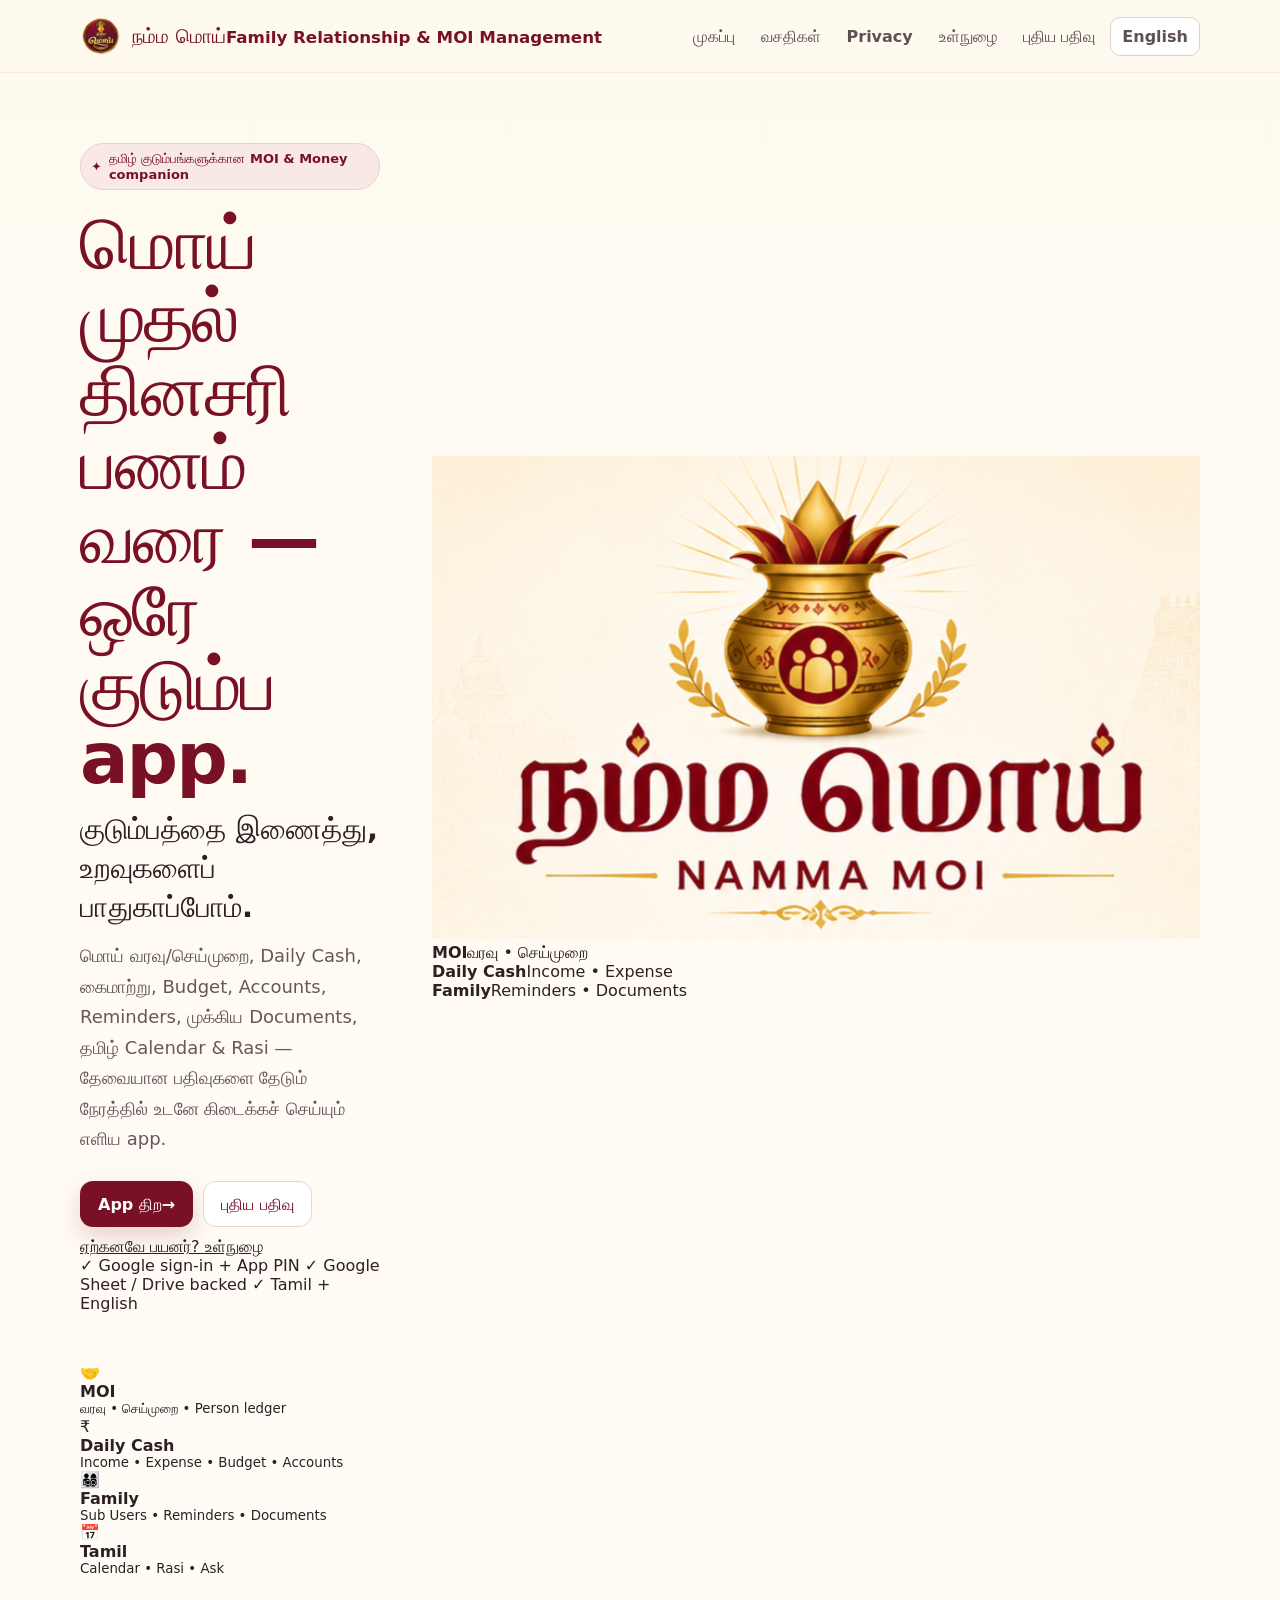
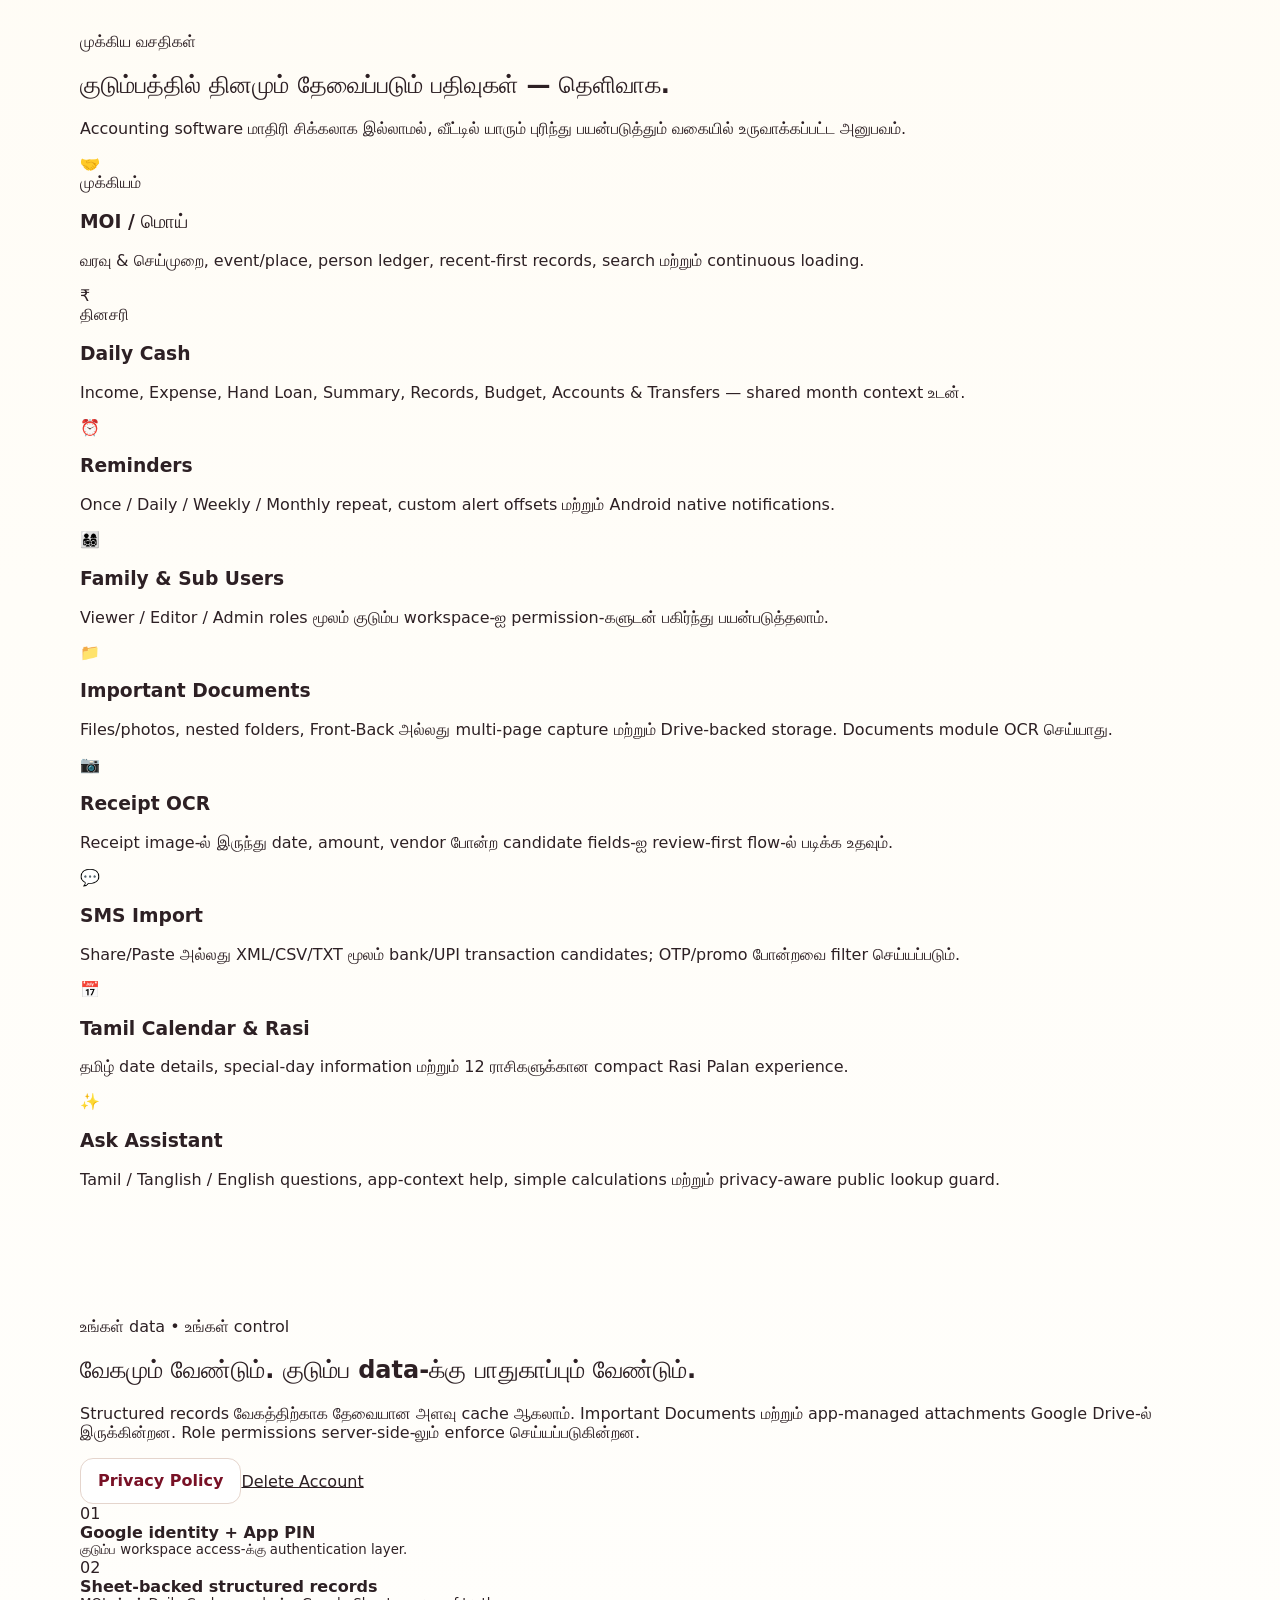
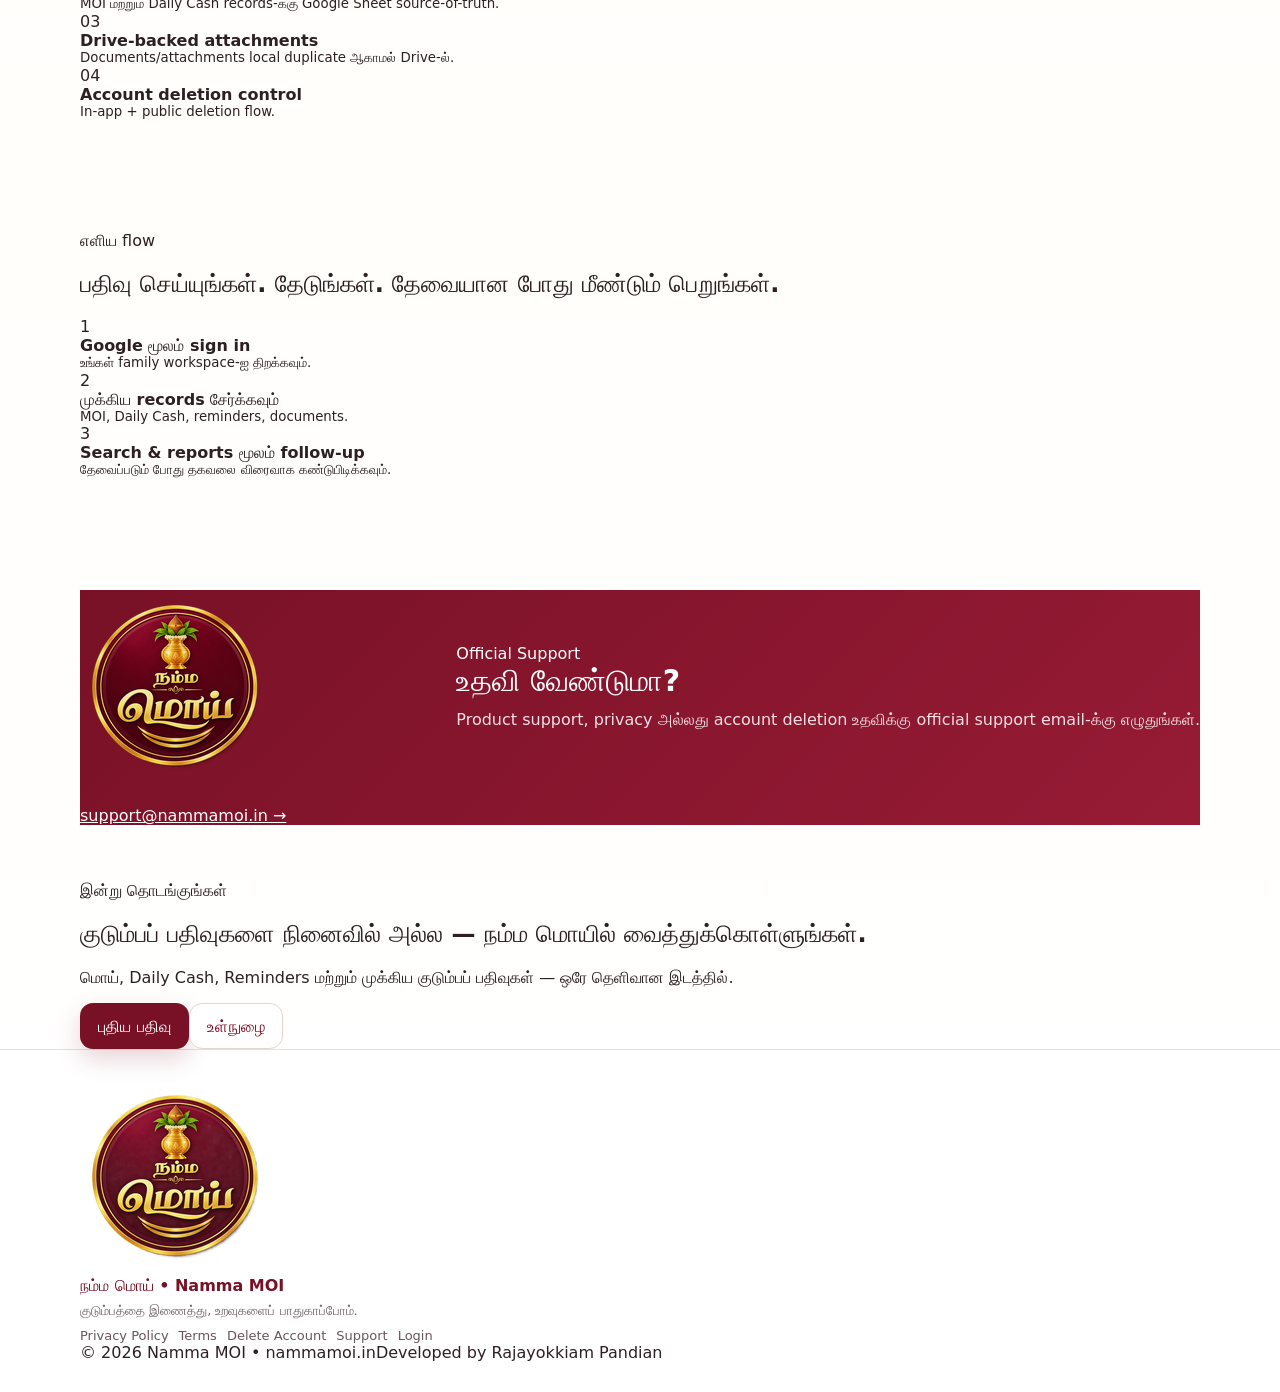
==== commit 0a53ce69: "Add files via upload" ====
--- a/index.html
+++ b/index.html
@@ -3,124 +3,172 @@
 <head>
   <meta charset="utf-8">
   <meta name="viewport" content="width=device-width,initial-scale=1,viewport-fit=cover">
-  <meta name="theme-color" content="#781126">
+  <meta name="theme-color" content="#761126">
   <title>Namma MOI | நம்ம மொய்</title>
-  <meta name="description" content="Namma MOI — MOI records, Daily Cash, reminders, documents, Tamil Calendar, Rasi Palan and family records for Tamil families.">
-  <link rel="canonical" href="https://www.nammamoi.in/">
+  <meta name="description" content="Namma MOI — குடும்ப மொய், Daily Cash, reminders, documents, Tamil Calendar, Rasi Palan மற்றும் family records-ஐ ஒரே இடத்தில் நிர்வகிக்க உதவும் தமிழ்-first app.">
+  <link rel="canonical" href="https://nammamoi.in/">
   <link rel="icon" href="assets/favicon-64.png">
   <link rel="apple-touch-icon" href="assets/icon-192.png">
   <link rel="manifest" href="site.webmanifest">
-  <link rel="stylesheet" href="assets/site.css">
-  <script defer src="assets/site.js"></script>
+  <link rel="stylesheet" href="assets/site.css?v=3">
+  <script defer src="assets/site.js?v=3"></script>
   <meta property="og:title" content="Namma MOI | நம்ம மொய்">
-  <meta property="og:description" content="குடும்பத்தை இணைத்து, உறவுகளைப் பாதுகாப்போம். MOI, Daily Cash, Reminders, Documents மற்றும் Tamil Calendar — ஒரே app-ல்.">
+  <meta property="og:description" content="குடும்பத்தை இணைத்து, உறவுகளைப் பாதுகாப்போம்.">
   <meta property="og:type" content="website">
-  <meta property="og:url" content="https://www.nammamoi.in/">
-  <meta property="og:image" content="https://www.nammamoi.in/assets/nammamoi-front-logo.png">
+  <meta property="og:url" content="https://nammamoi.in/">
+  <meta property="og:image" content="https://nammamoi.in/assets/nammamoi-front-logo.png">
 </head>
 <body>
 <a class="skip" href="#main">Skip to content</a>
 <header class="site-header">
   <div class="container nav">
-    <a class="brand" href="/" aria-label="Namma MOI home"><img src="assets/icon-192.png" alt=""><span>நம்ம மொய்</span></a>
+    <a class="brand" href="/" aria-label="Namma MOI home">
+      <img src="assets/icon-192.png" alt="Namma MOI">
+      <span class="brand-copy"><b>நம்ம மொய்</b><small>Family Relationship & MOI Management</small></span>
+    </a>
     <nav class="nav-links" aria-label="Main navigation">
-      <a class="nav-home" href="/">Home</a>
+      <a class="nav-home" href="#top"><span class="inline-lang ta">முகப்பு</span><span class="inline-lang en">Home</span></a>
       <a class="nav-features" href="#features"><span class="inline-lang ta">வசதிகள்</span><span class="inline-lang en">Features</span></a>
       <a class="nav-privacy" href="/privacy/">Privacy</a>
-      <a class="nav-login nav-cta-secondary" href="/login"><span class="inline-lang ta">உள்நுழை</span><span class="inline-lang en">Login</span></a>
-      <a class="nav-register nav-cta-primary" href="/register"><span class="inline-lang ta">பதிவு</span><span class="inline-lang en">Register</span></a>
+      <a class="nav-login" href="/login"><span class="inline-lang ta">உள்நுழை</span><span class="inline-lang en">Login</span></a>
+      <a class="nav-register" href="/register"><span class="inline-lang ta">புதிய பதிவு</span><span class="inline-lang en">Register</span></a>
       <button class="lang-btn" data-lang-toggle type="button"><span class="lang-en">English</span><span class="lang-ta">தமிழ்</span></button>
     </nav>
   </div>
 </header>
 
 <main id="main">
-  <section class="hero">
+  <section class="hero" id="top">
     <div class="container hero-grid">
-      <div>
-        <span class="eyebrow"><span>✦</span><span class="ta">தமிழ் குடும்பங்களுக்கான MOI & Money companion</span><span class="en">MOI & money companion for Tamil families</span></span>
-        <h1>நம்ம மொய்</h1>
+      <div class="hero-copy">
+        <span class="eyebrow"><span class="spark">✦</span><span class="ta">தமிழ் குடும்பங்களுக்கான MOI & Money companion</span><span class="en">MOI & money companion for Tamil families</span></span>
+        <h1><span class="ta">மொய் முதல் <em>தினசரி பணம்</em> வரை — ஒரே குடும்ப app.</span><span class="en">From MOI to <em>daily money</em> — one family app.</span></h1>
         <p class="slogan">குடும்பத்தை இணைத்து, உறவுகளைப் பாதுகாப்போம்.</p>
-        <p class="lead ta">மொய் வரவு/செய்முறை, தினசரி வரவு–செலவு, கைமாற்று, Budget, Accounts, Reminders, முக்கிய ஆவணங்கள், தமிழ் Calendar & Rasi Palan — குடும்பப் பதிவுகளை ஒரே இடத்தில் எளிதாக நிர்வகிக்க.</p>
-        <p class="lead en">Manage MOI received/given, daily cash, hand loans, budgets, accounts, reminders, important documents, Tamil Calendar and Rasi Palan in one practical family app.</p>
+        <p class="lead ta">மொய் வரவு/செய்முறை, Daily Cash, கைமாற்று, Budget, Accounts, Reminders, முக்கிய Documents, தமிழ் Calendar & Rasi — தேவையான பதிவுகளை தேடும் நேரத்தில் உடனே கிடைக்கச் செய்யும் எளிய app.</p>
+        <p class="lead en">Keep MOI received/given, Daily Cash, hand loans, budgets, accounts, reminders, important documents, Tamil Calendar and Rasi in one practical family app.</p>
         <div class="cta-row">
-          <a class="btn btn-primary" href="/app"><span class="inline-lang ta">App திற</span><span class="inline-lang en">Open App</span></a>
+          <a class="btn btn-primary" href="/app"><span class="inline-lang ta">App திற</span><span class="inline-lang en">Open App</span><span aria-hidden="true">→</span></a>
           <a class="btn btn-secondary" href="/register"><span class="inline-lang ta">புதிய பதிவு</span><span class="inline-lang en">Create account</span></a>
-          <a class="btn btn-ghost" href="/login"><span class="inline-lang ta">ஏற்கனவே பயனர்?</span><span class="inline-lang en">Already a user?</span></a>
+          <a class="text-link" href="/login"><span class="inline-lang ta">ஏற்கனவே பயனர்? உள்நுழை</span><span class="inline-lang en">Already a user? Login</span></a>
         </div>
-        <div class="hero-trust">
+        <div class="trustline">
           <span>✓ Google sign-in + App PIN</span>
           <span>✓ Google Sheet / Drive backed</span>
           <span>✓ Tamil + English</span>
         </div>
       </div>
-      <div class="hero-art"><img src="assets/nammamoi-front-logo.png" alt="Namma MOI official logo"></div>
-    </div>
-  </section>
 
-  <section class="quick-strip" aria-label="Namma MOI highlights">
-    <div class="container quick-grid">
-      <div><strong>MOI</strong><span class="ta">வரவு • செய்முறை • Person ledger</span><span class="en">Received • Given • Person ledger</span></div>
-      <div><strong>Daily Cash</strong><span class="ta">Income • Expense • Budget • Accounts</span><span class="en">Income • Expense • Budget • Accounts</span></div>
-      <div><strong>Family</strong><span class="ta">Sub Users • Reminders • Documents</span><span class="en">Sub Users • Reminders • Documents</span></div>
-      <div><strong>Tamil</strong><span class="ta">Calendar • Rasi • Ask</span><span class="en">Calendar • Rasi • Ask</span></div>
-    </div>
-  </section>
-
-  <section id="features" class="section">
-    <div class="container">
-      <div class="section-title">
-        <h2 class="ta">அன்றாட குடும்பப் பதிவுகள் — தெளிவாக, ஒரே இடத்தில்</h2>
-        <h2 class="en">Everyday family records — clear and in one place</h2>
-        <p class="ta">Launch build-ல் உள்ள முக்கிய வசதிகளை மட்டும் இங்கே காட்டுகிறோம்.</p>
-        <p class="en">A focused view of the core features available in the launch build.</p>
-      </div>
-      <div class="grid feature-grid">
-        <article class="card"><div class="icon">🤝</div><h3>MOI / மொய்</h3><p class="ta">வரும் மொய் & செய்முறை, event/place, person ledger, search, recent-first records மற்றும் continuous loading.</p><p class="en">Track received/given MOI, event/place, person ledgers, search and latest-first continuous records.</p></article>
-        <article class="card"><div class="icon">₹</div><h3>Daily Cash</h3><p class="ta">Income, Expense, Hand Loan, Summary, Records, Budget, Accounts & Transfers — மாத context உடன்.</p><p class="en">Income, expense, hand loan, summary, records, budgets, accounts and transfers with clear month context.</p></article>
-        <article class="card"><div class="icon">⏰</div><h3>Reminders</h3><p class="ta">Once / Daily / Weekly / Monthly reminder, custom alert offsets மற்றும் Android native notifications.</p><p class="en">Once, daily, weekly and monthly reminders with custom alert offsets and Android native notifications.</p></article>
-        <article class="card"><div class="icon">👨‍👩‍👧‍👦</div><h3>Family & Sub Users</h3><p class="ta">Viewer / Editor / Admin role permissions மூலம் குடும்ப workspace-ஐ பாதுகாப்பாக பகிர்ந்து பயன்படுத்தலாம்.</p><p class="en">Share a family workspace with Viewer, Editor and Admin permissions enforced by the app and server.</p></article>
-        <article class="card"><div class="icon">📁</div><h3>Important Documents</h3><p class="ta">Files/photos, nested folders, multi-page/Front-Back capture மற்றும் Drive-backed storage. Documents module OCR செய்யாது.</p><p class="en">Files/photos, nested folders, multi-page/front-back capture and Drive-backed storage. The Documents module does not OCR document content.</p></article>
-        <article class="card"><div class="icon">📷</div><h3>Receipt OCR</h3><p class="ta">Receipt image-ல் இருந்து date, amount, vendor போன்ற candidate fields; manual value overwrite செய்யாமல் review-first flow.</p><p class="en">Extract candidate receipt fields such as date, amount and vendor with a review-first flow that preserves manual values.</p></article>
-        <article class="card"><div class="icon">💬</div><h3>SMS Import</h3><p class="ta">User share/paste அல்லது XML/CSV/TXT import மூலம் bank/UPI transaction candidates. OTP/promotional messages filter செய்யப்படும்.</p><p class="en">User-initiated share/paste or XML/CSV/TXT import for bank/UPI transaction candidates, filtering OTP and promotional messages.</p></article>
-        <article class="card"><div class="icon">📅</div><h3>Tamil Calendar & Rasi</h3><p class="ta">தமிழ் date details, special-day information மற்றும் 12 ராசிகளுக்கான compact Rasi Palan experience.</p><p class="en">Tamil date details, special-day information and a compact 12-sign Rasi Palan experience.</p></article>
-        <article class="card"><div class="icon">✨</div><h3>Ask Assistant</h3><p class="ta">Tamil / Tanglish / English questions, app context help, simple calculations மற்றும் privacy-aware public lookup guard.</p><p class="en">Tamil, Tanglish and English questions with app-context help, simple calculations and privacy-aware public lookup safeguards.</p></article>
+      <div class="hero-visual" aria-label="Namma MOI brand and app overview">
+        <div class="brand-stage">
+          <span class="halo halo-a"></span><span class="halo halo-b"></span>
+          <img class="front-logo" src="assets/nammamoi-front-logo.png" alt="Namma MOI official logo">
+          <div class="float-chip chip-1"><b>MOI</b><span>வரவு • செய்முறை</span></div>
+          <div class="float-chip chip-2"><b>Daily Cash</b><span>Income • Expense</span></div>
+          <div class="float-chip chip-3"><b>Family</b><span>Reminders • Documents</span></div>
+        </div>
       </div>
     </div>
   </section>
 
-  <section class="section soft-section">
+  <section class="value-strip" aria-label="Core value">
+    <div class="container value-grid">
+      <div><span class="value-icon">🤝</span><div><b>MOI</b><small class="ta">வரவு • செய்முறை • Person ledger</small><small class="en">Received • Given • Person ledger</small></div></div>
+      <div><span class="value-icon">₹</span><div><b>Daily Cash</b><small class="ta">Income • Expense • Budget • Accounts</small><small class="en">Income • Expense • Budget • Accounts</small></div></div>
+      <div><span class="value-icon">👨‍👩‍👧‍👦</span><div><b>Family</b><small class="ta">Sub Users • Reminders • Documents</small><small class="en">Sub Users • Reminders • Documents</small></div></div>
+      <div><span class="value-icon">📅</span><div><b>Tamil</b><small class="ta">Calendar • Rasi • Ask</small><small class="en">Calendar • Rasi • Ask</small></div></div>
+    </div>
+  </section>
+
+  <section class="section section-intro" id="features">
     <div class="container">
-      <div class="section-title"><h2 class="ta">உங்கள் data-க்கு control உங்கள் கையில்</h2><h2 class="en">You stay in control of your data</h2></div>
-      <div class="trust trust-3">
-        <article class="card"><div class="icon">🔐</div><h3 class="ta">Secure access</h3><h3 class="en">Secure access</h3><ul class="check"><li>Google identity + Namma MOI App PIN</li><li>Family workspace separation</li><li>Server-side role and write validation</li></ul></article>
-        <article class="card"><div class="icon">☁️</div><h3 class="ta">Drive-backed files</h3><h3 class="en">Drive-backed files</h3><ul class="check"><li>Important Documents and app-managed attachments in Drive</li><li>Structured record cache only where needed for speed</li><li>No background SMS-read permission in launch build</li></ul></article>
-        <article class="card"><div class="icon">🗑️</div><h3 class="ta">Account & data delete</h3><h3 class="en">Account & data deletion</h3><ul class="check"><li>In-app permanent deletion flow</li><li>Public deletion path after uninstall</li><li>Registered-email OTP verification</li></ul><div class="legal-actions"><a class="btn btn-secondary" href="/delete-account/">Delete Account</a></div></article>
+      <div class="section-head centered">
+        <span class="section-kicker ta">முக்கிய வசதிகள்</span><span class="section-kicker en">Core features</span>
+        <h2 class="ta">குடும்பத்தில் தினமும் தேவைப்படும் பதிவுகள் — தெளிவாக.</h2>
+        <h2 class="en">Everyday family records — clear, useful and easy to find.</h2>
+        <p class="ta">Accounting software மாதிரி சிக்கலாக இல்லாமல், வீட்டில் யாரும் புரிந்து பயன்படுத்தும் வகையில் உருவாக்கப்பட்ட அனுபவம்.</p>
+        <p class="en">Designed for everyday family use without accountant-style complexity.</p>
+      </div>
+
+      <div class="feature-grid">
+        <article class="feature-card feature-primary">
+          <div class="feature-top"><span class="feature-icon">🤝</span><span class="feature-tag ta">முக்கியம்</span><span class="feature-tag en">Core</span></div>
+          <h3>MOI / மொய்</h3>
+          <p class="ta">வரவு & செய்முறை, event/place, person ledger, recent-first records, search மற்றும் continuous loading.</p>
+          <p class="en">Received/given MOI, event/place, person ledgers, search, latest-first records and continuous loading.</p>
+        </article>
+        <article class="feature-card feature-primary">
+          <div class="feature-top"><span class="feature-icon">₹</span><span class="feature-tag ta">தினசரி</span><span class="feature-tag en">Everyday</span></div>
+          <h3>Daily Cash</h3>
+          <p class="ta">Income, Expense, Hand Loan, Summary, Records, Budget, Accounts & Transfers — shared month context உடன்.</p>
+          <p class="en">Income, expense, hand loans, summary, records, budgets, accounts and transfers with a shared month context.</p>
+        </article>
+        <article class="feature-card"><span class="feature-icon">⏰</span><h3>Reminders</h3><p class="ta">Once / Daily / Weekly / Monthly repeat, custom alert offsets மற்றும் Android native notifications.</p><p class="en">Once, daily, weekly and monthly repeats with custom alert offsets and Android native notifications.</p></article>
+        <article class="feature-card"><span class="feature-icon">👨‍👩‍👧‍👦</span><h3>Family & Sub Users</h3><p class="ta">Viewer / Editor / Admin roles மூலம் குடும்ப workspace-ஐ permission-களுடன் பகிர்ந்து பயன்படுத்தலாம்.</p><p class="en">Share a family workspace using Viewer, Editor and Admin permissions.</p></article>
+        <article class="feature-card"><span class="feature-icon">📁</span><h3>Important Documents</h3><p class="ta">Files/photos, nested folders, Front-Back அல்லது multi-page capture மற்றும் Drive-backed storage. Documents module OCR செய்யாது.</p><p class="en">Files/photos, nested folders, front-back or multi-page capture and Drive-backed storage. The Documents module does not OCR content.</p></article>
+        <article class="feature-card"><span class="feature-icon">📷</span><h3>Receipt OCR</h3><p class="ta">Receipt image-ல் இருந்து date, amount, vendor போன்ற candidate fields-ஐ review-first flow-ல் படிக்க உதவும்.</p><p class="en">Review-first receipt OCR for candidate fields such as date, amount and vendor.</p></article>
+        <article class="feature-card"><span class="feature-icon">💬</span><h3>SMS Import</h3><p class="ta">Share/Paste அல்லது XML/CSV/TXT மூலம் bank/UPI transaction candidates; OTP/promo போன்றவை filter செய்யப்படும்.</p><p class="en">User-initiated share/paste or XML/CSV/TXT import for bank/UPI transaction candidates, filtering OTP and promotional messages.</p></article>
+        <article class="feature-card"><span class="feature-icon">📅</span><h3>Tamil Calendar & Rasi</h3><p class="ta">தமிழ் date details, special-day information மற்றும் 12 ராசிகளுக்கான compact Rasi Palan experience.</p><p class="en">Tamil date details, special-day information and a compact 12-sign Rasi Palan experience.</p></article>
+        <article class="feature-card"><span class="feature-icon">✨</span><h3>Ask Assistant</h3><p class="ta">Tamil / Tanglish / English questions, app-context help, simple calculations மற்றும் privacy-aware public lookup guard.</p><p class="en">Tamil, Tanglish and English questions with app-context help, simple calculations and privacy-aware safeguards.</p></article>
       </div>
     </div>
   </section>
 
-  <section class="section">
-    <div class="container product-flow">
-      <div><span class="eyebrow"><span>✓</span><span class="ta">எளிய flow</span><span class="en">Simple flow</span></span><h2 class="ta">பதிவு செய்யுங்கள். தேடுங்கள். குடும்பத்துடன் பகிருங்கள்.</h2><h2 class="en">Record it. Find it. Share it with your family.</h2><p class="ta">Namma MOI accounting software மாதிரி சிக்கலாக இருக்காமல், வீட்டில் தினமும் பயன்படுத்தும் முக்கிய records-ஐ தெளிவாக வைத்திருக்க உருவாக்கப்பட்டது.</p><p class="en">Namma MOI is designed for practical daily family record-keeping without accountant-style complexity.</p></div>
-      <div class="flow-steps"><div><b>01</b><span class="ta">Google மூலம் sign in</span><span class="en">Sign in with Google</span></div><div><b>02</b><span class="ta">MOI / Daily Cash / Family records சேர்க்கவும்</span><span class="en">Add MOI, Daily Cash and family records</span></div><div><b>03</b><span class="ta">Search, reports & reminders மூலம் follow-up செய்யவும்</span><span class="en">Follow up with search, reports and reminders</span></div></div>
+  <section class="section data-section">
+    <div class="container data-grid">
+      <div class="data-copy">
+        <span class="section-kicker ta">உங்கள் data • உங்கள் control</span><span class="section-kicker en">Your data • your control</span>
+        <h2 class="ta">வேகமும் வேண்டும். குடும்ப data-க்கு பாதுகாப்பும் வேண்டும்.</h2>
+        <h2 class="en">Built for speed without giving up control of family data.</h2>
+        <p class="ta">Structured records வேகத்திற்காக தேவையான அளவு cache ஆகலாம். Important Documents மற்றும் app-managed attachments Google Drive-ல் இருக்கின்றன. Role permissions server-side-லும் enforce செய்யப்படுகின்றன.</p>
+        <p class="en">Structured records may be cached where needed for speed. Important Documents and app-managed attachments stay in Google Drive, while role permissions are also enforced server-side.</p>
+        <div class="data-actions"><a class="btn btn-secondary" href="/privacy/">Privacy Policy</a><a class="text-link" href="/delete-account/">Delete Account</a></div>
+      </div>
+      <div class="data-panel">
+        <div class="data-row"><span>01</span><div><b class="ta">Google identity + App PIN</b><b class="en">Google identity + App PIN</b><small class="ta">குடும்ப workspace access-க்கு authentication layer.</small><small class="en">Authentication layer for family workspace access.</small></div></div>
+        <div class="data-row"><span>02</span><div><b class="ta">Sheet-backed structured records</b><b class="en">Sheet-backed structured records</b><small class="ta">MOI மற்றும் Daily Cash records-க்கு Google Sheet source-of-truth.</small><small class="en">Google Sheet source-of-truth for MOI and Daily Cash records.</small></div></div>
+        <div class="data-row"><span>03</span><div><b class="ta">Drive-backed attachments</b><b class="en">Drive-backed attachments</b><small class="ta">Documents/attachments local duplicate ஆகாமல் Drive-ல்.</small><small class="en">Documents and app-managed attachments remain Drive-backed.</small></div></div>
+        <div class="data-row"><span>04</span><div><b class="ta">Account deletion control</b><b class="en">Account deletion control</b><small class="ta">In-app + public deletion flow.</small><small class="en">In-app and public account-deletion flow.</small></div></div>
+      </div>
     </div>
   </section>
 
-  <section class="section">
-    <div class="container"><div class="card support-card"><div><h2 class="ta">உதவி வேண்டுமா?</h2><h2 class="en">Need help?</h2><p class="ta">Namma MOI support, privacy அல்லது account deletion உதவிக்கு official support email-க்கு எழுதுங்கள்.</p><p class="en">For product support, privacy or account-deletion help, contact the official Namma MOI support address.</p></div><a class="btn" href="mailto:support@nammamoi.in">support@nammamoi.in</a></div></div>
+  <section class="section flow-section">
+    <div class="container">
+      <div class="section-head centered compact">
+        <span class="section-kicker ta">எளிய flow</span><span class="section-kicker en">Simple flow</span>
+        <h2 class="ta">பதிவு செய்யுங்கள். தேடுங்கள். தேவையான போது மீண்டும் பெறுங்கள்.</h2>
+        <h2 class="en">Record it. Find it. Use it when you need it.</h2>
+      </div>
+      <div class="steps-grid">
+        <article><span>1</span><div><b class="ta">Google மூலம் sign in</b><b class="en">Sign in with Google</b><small class="ta">உங்கள் family workspace-ஐ திறக்கவும்.</small><small class="en">Open your family workspace.</small></div></article>
+        <article><span>2</span><div><b class="ta">முக்கிய records சேர்க்கவும்</b><b class="en">Add the records that matter</b><small class="ta">MOI, Daily Cash, reminders, documents.</small><small class="en">MOI, Daily Cash, reminders and documents.</small></div></article>
+        <article><span>3</span><div><b class="ta">Search & reports மூலம் follow-up</b><b class="en">Follow up with search & reports</b><small class="ta">தேவைப்படும் போது தகவலை விரைவாக கண்டுபிடிக்கவும்.</small><small class="en">Find the information quickly when you need it.</small></div></article>
+      </div>
+    </div>
   </section>
 
-  <section class="cta-final">
-    <div class="container cta-final-box"><div><h2 class="ta">Namma MOI-யை தொடங்குங்கள்</h2><h2 class="en">Start with Namma MOI</h2><p class="ta">மொய், Daily Cash, Reminders மற்றும் குடும்பப் பதிவுகளை இன்று முதல் ஒரே இடத்தில் ஒழுங்குபடுத்துங்கள்.</p><p class="en">Bring MOI, Daily Cash, reminders and family records together in one place.</p></div><div class="cta-row"><a class="btn btn-primary" href="/register"><span class="inline-lang ta">புதிய பதிவு</span><span class="inline-lang en">Create account</span></a><a class="btn btn-secondary" href="/login"><span class="inline-lang ta">உள்நுழை</span><span class="inline-lang en">Login</span></a></div></div>
+  <section class="section support-section">
+    <div class="container support-card">
+      <div class="support-logo"><img src="assets/icon-192.png" alt=""></div>
+      <div><span class="section-kicker light ta">Official Support</span><span class="section-kicker light en">Official Support</span><h2 class="ta">உதவி வேண்டுமா?</h2><h2 class="en">Need help?</h2><p class="ta">Product support, privacy அல்லது account deletion உதவிக்கு official support email-க்கு எழுதுங்கள்.</p><p class="en">For product support, privacy or account-deletion help, contact the official Namma MOI support address.</p></div>
+      <a class="support-mail" href="mailto:support@nammamoi.in">support@nammamoi.in <span>→</span></a>
+    </div>
+  </section>
+
+  <section class="final-cta">
+    <div class="container final-box">
+      <div><span class="section-kicker ta">இன்று தொடங்குங்கள்</span><span class="section-kicker en">Start today</span><h2 class="ta">குடும்பப் பதிவுகளை நினைவில் அல்ல — நம்ம மொயில் வைத்துக்கொள்ளுங்கள்.</h2><h2 class="en">Keep family records in Namma MOI — not just in memory.</h2><p class="ta">மொய், Daily Cash, Reminders மற்றும் முக்கிய குடும்பப் பதிவுகள் — ஒரே தெளிவான இடத்தில்.</p><p class="en">MOI, Daily Cash, reminders and important family records — in one clear place.</p></div>
+      <div class="cta-stack"><a class="btn btn-primary" href="/register"><span class="inline-lang ta">புதிய பதிவு</span><span class="inline-lang en">Create account</span></a><a class="btn btn-secondary" href="/login"><span class="inline-lang ta">உள்நுழை</span><span class="inline-lang en">Login</span></a></div>
+    </div>
   </section>
 </main>
 
 <footer class="footer">
-  <div class="container footer-row">
-    <div><strong>Namma MOI</strong><p>குடும்பத்தை இணைத்து, உறவுகளைப் பாதுகாப்போம்.<br>© <span data-year>2026</span> Namma MOI • nammamoi.in</p></div>
+  <div class="container footer-main">
+    <div class="footer-brand"><img src="assets/icon-192.png" alt=""><div><strong>நம்ம மொய் • Namma MOI</strong><p>குடும்பத்தை இணைத்து, உறவுகளைப் பாதுகாப்போம்.</p></div></div>
     <div class="footer-links"><a href="/privacy/">Privacy Policy</a><a href="/terms/">Terms</a><a href="/delete-account/">Delete Account</a><a href="mailto:support@nammamoi.in">Support</a><a href="/login">Login</a></div>
   </div>
+  <div class="container footer-bottom"><span>© <span data-year>2026</span> Namma MOI • nammamoi.in</span><span>Developed by Rajayokkiam Pandian</span></div>
 </footer>
 </body>
 </html>
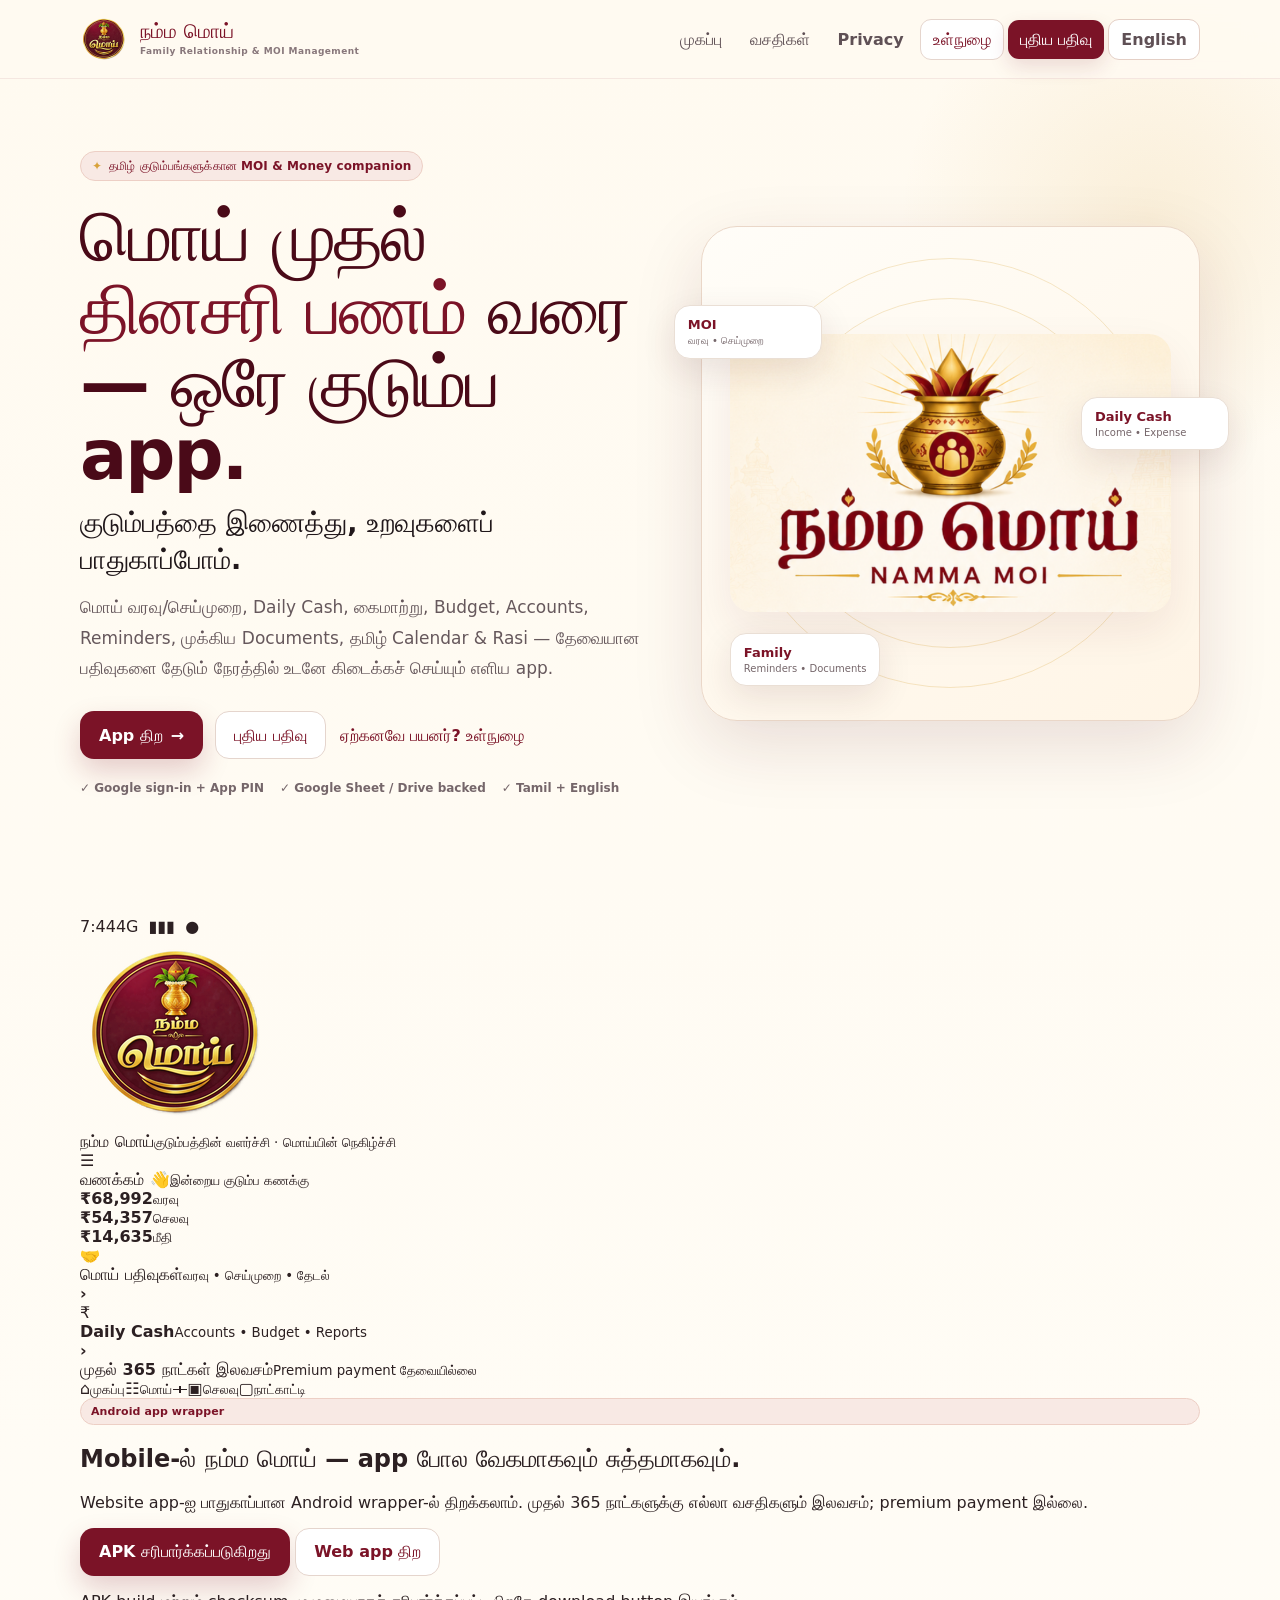
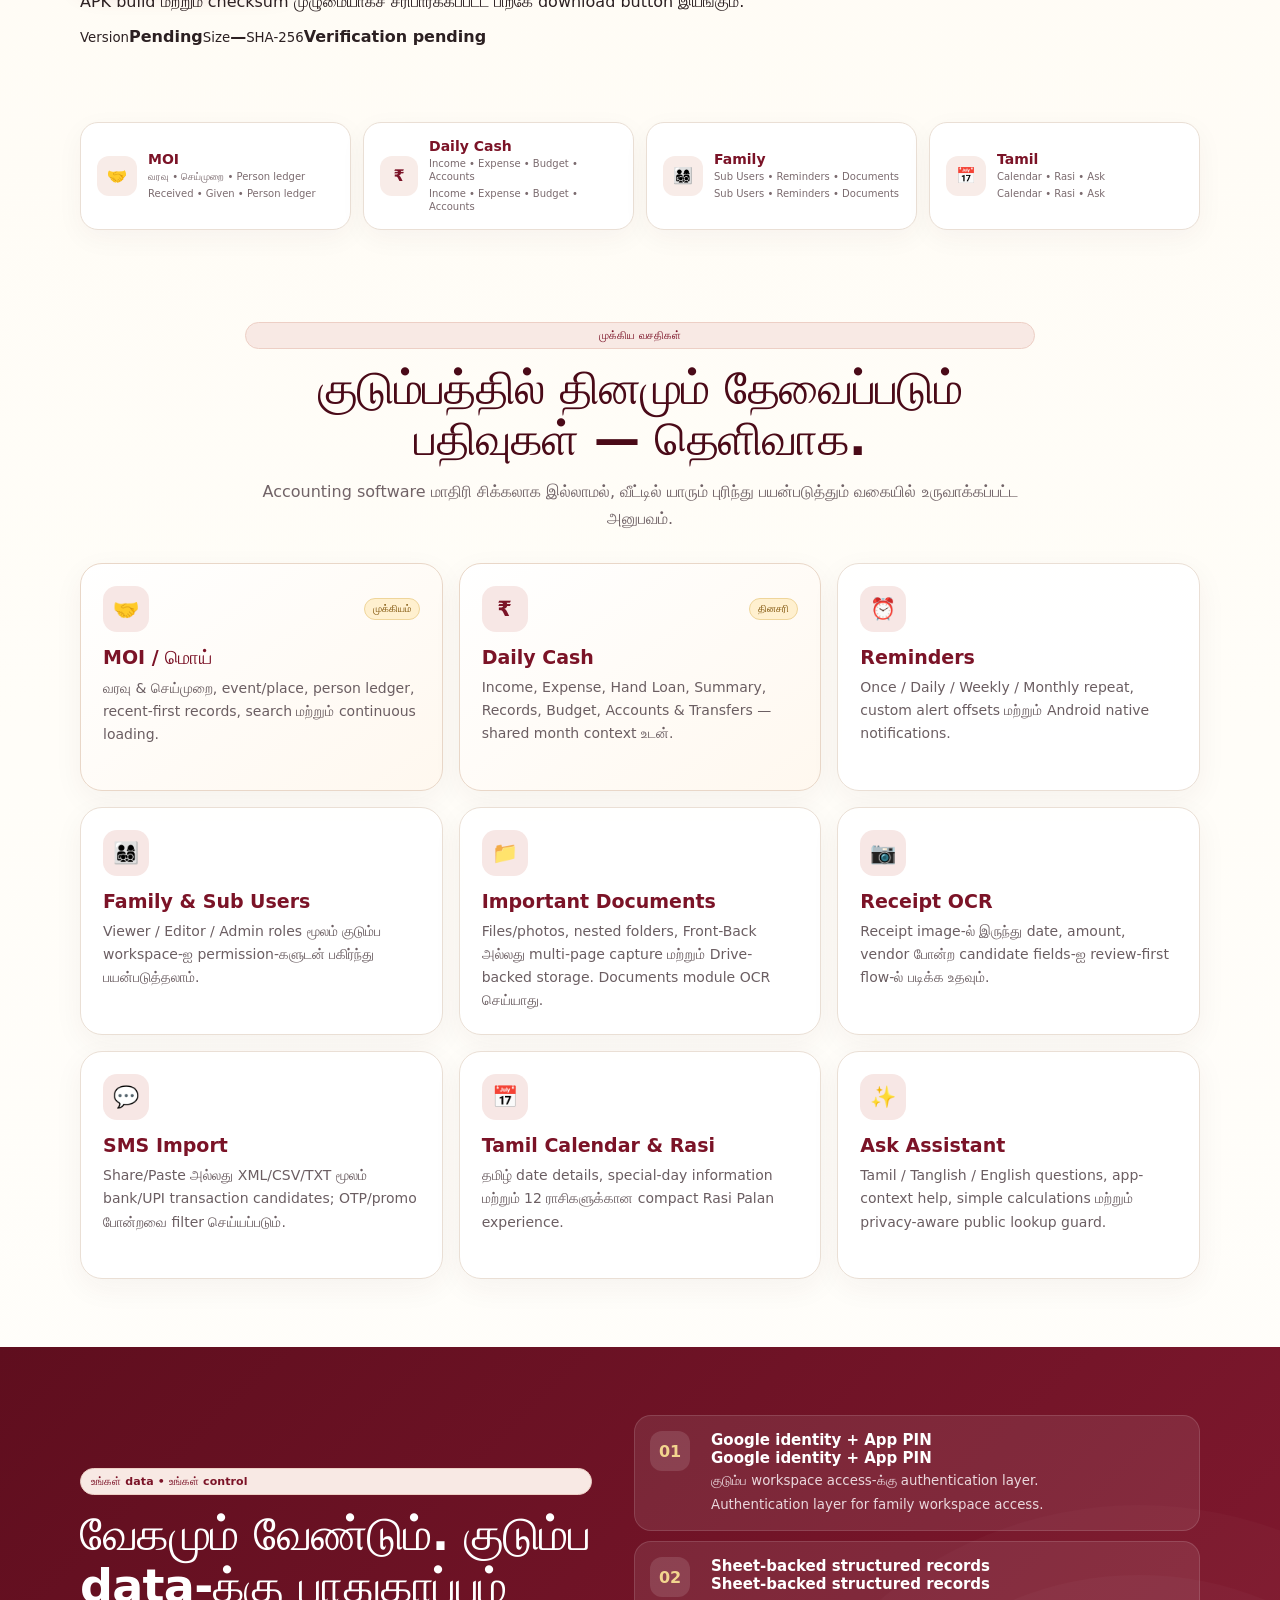
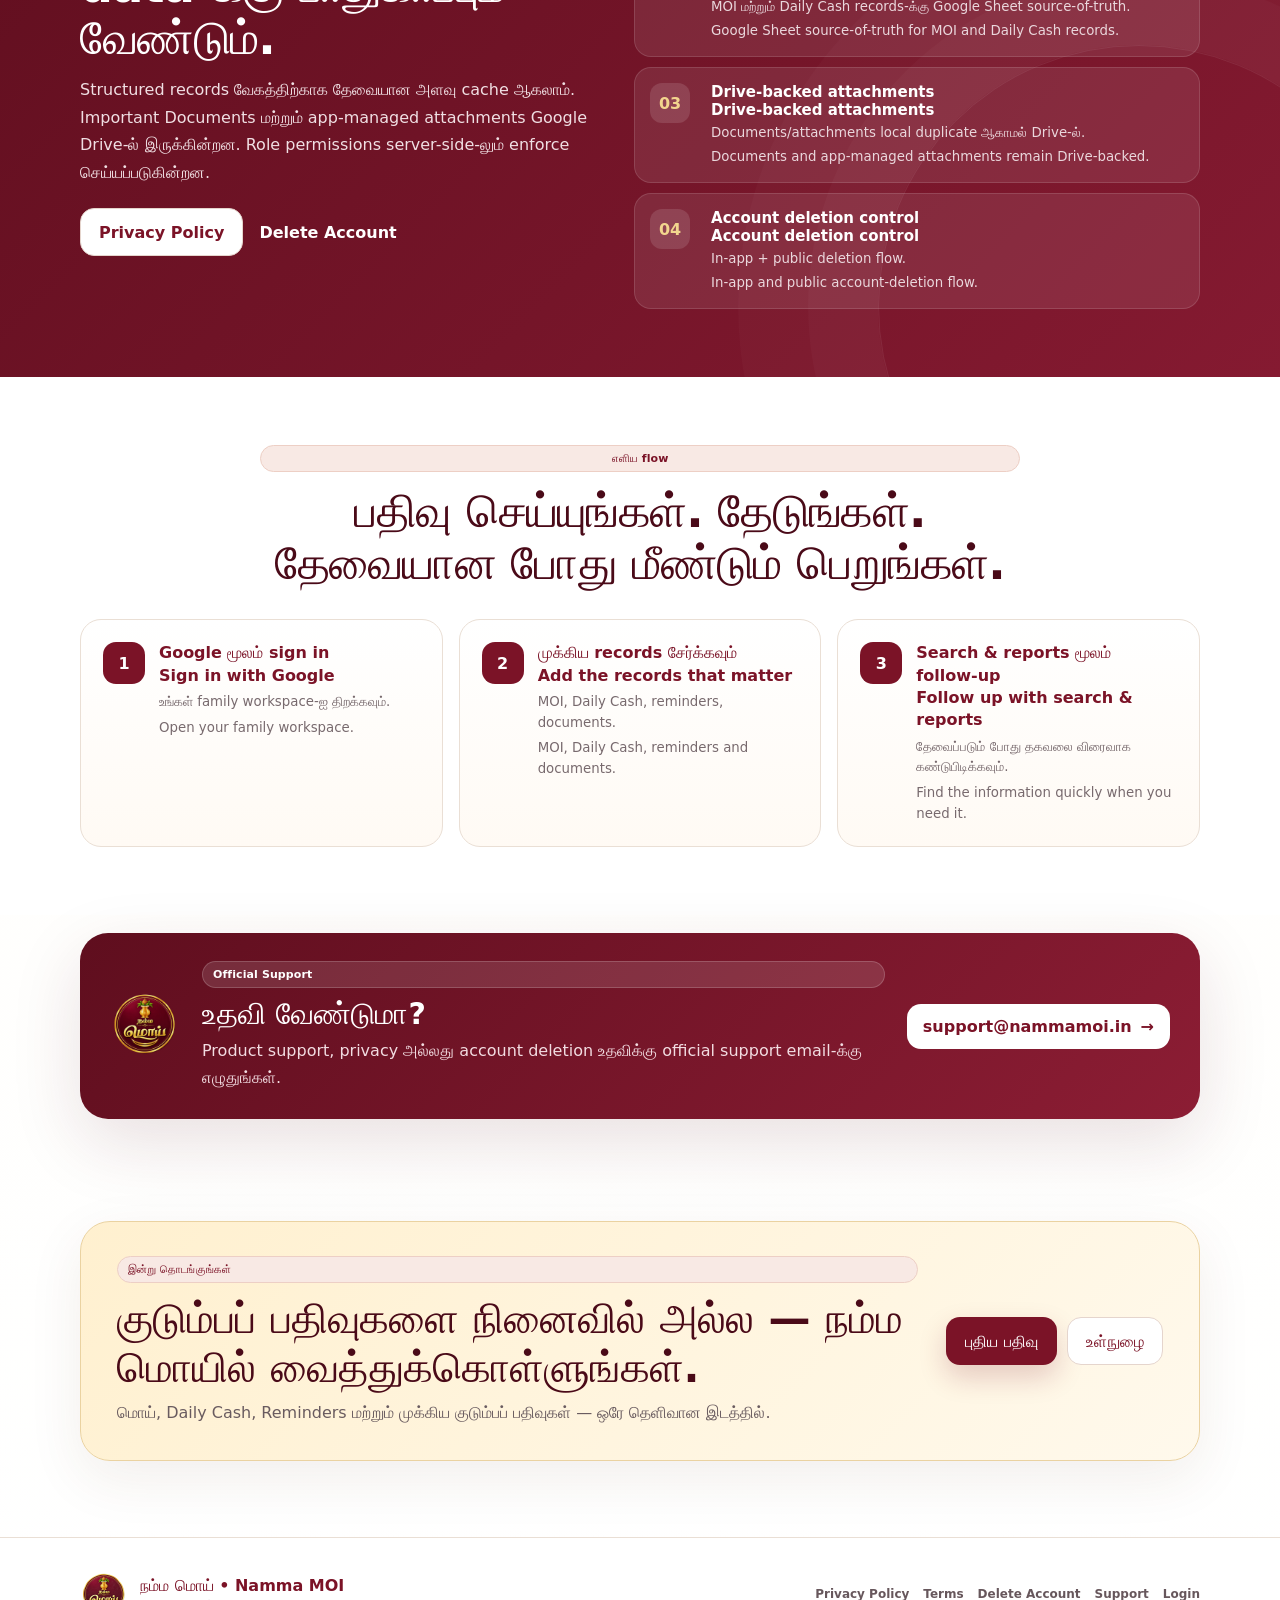
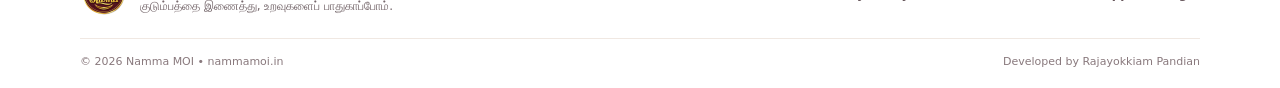
==== commit 5f527a7b: "Add files via upload" ====
--- a/index.html
+++ b/index.html
@@ -11,7 +11,8 @@
   <link rel="apple-touch-icon" href="assets/icon-192.png">
   <link rel="manifest" href="site.webmanifest">
   <link rel="stylesheet" href="assets/site.css?v=3">
-  <script defer src="assets/site.js?v=3"></script>
+  <script defer src="assets/download-config.js?v=1"></script>
+  <script defer src="assets/site.js?v=4"></script>
   <meta property="og:title" content="Namma MOI | நம்ம மொய்">
   <meta property="og:description" content="குடும்பத்தை இணைத்து, உறவுகளைப் பாதுகாப்போம்.">
   <meta property="og:type" content="website">
@@ -70,6 +71,38 @@
     </div>
   </section>
 
+  <section class="section native-wrapper-section" id="download">
+    <div class="container native-wrapper-grid">
+      <div class="native-phone" aria-label="Namma MOI mobile app preview">
+        <div class="native-phone-bar"><span>7:44</span><span>4G&nbsp; ▮▮▮ &nbsp;●</span></div>
+        <div class="native-app-head"><img src="assets/icon-192.png" alt=""><div><b>நம்ம மொய்</b><small>குடும்பத்தின் வளர்ச்சி · மொய்யின் நெகிழ்ச்சி</small></div><span>☰</span></div>
+        <div class="native-app-body">
+          <div class="native-greeting"><b>வணக்கம் 👋</b><small>இன்றைய குடும்ப கணக்கு</small></div>
+          <div class="native-stats"><div><b>₹68,992</b><small>வரவு</small></div><div><b>₹54,357</b><small>செலவு</small></div><div><b>₹14,635</b><small>மீதி</small></div></div>
+          <div class="native-card"><span>🤝</span><div><b>மொய் பதிவுகள்</b><small>வரவு • செய்முறை • தேடல்</small></div><strong>›</strong></div>
+          <div class="native-card"><span>₹</span><div><b>Daily Cash</b><small>Accounts • Budget • Reports</small></div><strong>›</strong></div>
+          <div class="native-free"><b>முதல் 365 நாட்கள் இலவசம்</b><small>Premium payment தேவையில்லை</small></div>
+        </div>
+        <div class="native-bottom"><span>⌂<small>முகப்பு</small></span><span>☷<small>மொய்</small></span><b>＋</b><span>▣<small>செலவு</small></span><span>▢<small>நாட்காட்டி</small></span></div>
+      </div>
+
+      <div class="download-copy">
+        <span class="section-kicker ta">Android app wrapper</span><span class="section-kicker en">Android app wrapper</span>
+        <h2 class="ta">Mobile-ல் நம்ம மொய் — app போல வேகமாகவும் சுத்தமாகவும்.</h2>
+        <h2 class="en">Namma MOI on mobile — clean, focused and app-like.</h2>
+        <p class="ta">Website app-ஐ பாதுகாப்பான Android wrapper-ல் திறக்கலாம். முதல் 365 நாட்களுக்கு எல்லா வசதிகளும் இலவசம்; premium payment இல்லை.</p>
+        <p class="en">Open the web app inside a secure Android wrapper. Every feature is free for the first 365 days, with no premium payment.</p>
+        <div class="download-actions">
+          <a class="btn btn-primary apk-download is-disabled" href="#" data-apk-download aria-disabled="true"><span class="ta">APK சரிபார்க்கப்படுகிறது</span><span class="en">APK verification pending</span></a>
+          <a class="btn btn-secondary" href="/app"><span class="inline-lang ta">Web app திற</span><span class="inline-lang en">Open web app</span></a>
+        </div>
+        <p class="download-safety ta">APK build மற்றும் checksum முழுமையாகச் சரிபார்க்கப்பட்ட பிறகே download button இயங்கும்.</p>
+        <p class="download-safety en">The download is enabled only after the APK build and checksum are verified.</p>
+        <div class="apk-meta"><span><small>Version</small><b data-apk-version>Pending</b></span><span><small>Size</small><b data-apk-size>—</b></span><span class="apk-sha"><small>SHA-256</small><b data-apk-sha>Verification pending</b></span></div>
+      </div>
+    </div>
+  </section>
+
   <section class="value-strip" aria-label="Core value">
     <div class="container value-grid">
       <div><span class="value-icon">🤝</span><div><b>MOI</b><small class="ta">வரவு • செய்முறை • Person ledger</small><small class="en">Received • Given • Person ledger</small></div></div>
--- a/assets/site.css
+++ b/assets/site.css
@@ -1,33 +1,26 @@
 :root{
-  --maroon:#781126;--maroon-dark:#5d0b1b;--gold:#b98614;--cream:#fffaf0;--paper:#fffdf8;
-  --ink:#2d2024;--muted:#75686d;--line:#eadbcf;--soft:#f8eee6;--ok:#0f6e56;--danger:#a91d2c;
-  --shadow:0 18px 50px rgba(88,32,41,.10);--radius:22px;
-  font-family:Inter,ui-sans-serif,system-ui,-apple-system,"Segoe UI",Roboto,"Noto Sans Tamil",Arial,sans-serif;
-  color:var(--ink);background:var(--cream);font-synthesis:none;
+  --maroon:#7b1327;--maroon-dark:#5f0e1e;--maroon-deep:#4a0a18;--gold:#d8a23a;--gold-soft:#f2d58e;
+  --cream:#fffaf1;--paper:#fffdf8;--ink:#2c2022;--muted:#716367;--line:#eadfd5;--soft:#f8eee8;
+  --ok:#2e6b4c;--danger:#a32935;--shadow:0 24px 70px rgba(87,24,38,.13);--radius:24px;
+  font-family:system-ui,-apple-system,"Noto Sans Tamil","Nirmala UI",Segoe UI,Arial,sans-serif;font-synthesis:none;
 }
-*{box-sizing:border-box}html{scroll-behavior:smooth}body{margin:0;background:linear-gradient(180deg,#fffaf0 0,#fffdf8 48%,#fff 100%);color:var(--ink)}
-a{color:inherit}.container{width:min(1120px,calc(100% - 32px));margin:auto}.skip{position:absolute;left:-9999px}.skip:focus{left:12px;top:12px;z-index:99;background:#fff;padding:10px;border-radius:10px}
-.site-header{position:sticky;top:0;z-index:30;background:rgba(255,250,240,.93);backdrop-filter:blur(14px);border-bottom:1px solid rgba(120,17,38,.08)}
-.nav{height:72px;display:flex;align-items:center;gap:16px}.brand{display:flex;align-items:center;gap:10px;text-decoration:none;font-weight:900;color:var(--maroon)}.brand img{width:42px;height:42px;object-fit:contain}.brand span{font-size:20px;white-space:nowrap}.nav-links{margin-left:auto;display:flex;align-items:center;gap:4px}.nav-links a,.lang-btn{border:0;background:transparent;text-decoration:none;padding:9px 11px;border-radius:10px;font:inherit;font-weight:700;color:#5f5055;cursor:pointer}.nav-links a:hover,.lang-btn:hover{background:#f5e7df;color:var(--maroon)}.lang-btn{border:1px solid #e4cfc5;background:#fff}
-.hero{padding:70px 0 50px}.hero-grid{display:grid;grid-template-columns:1.05fr .95fr;gap:52px;align-items:center}.eyebrow{display:inline-flex;align-items:center;gap:7px;padding:7px 10px;border-radius:999px;background:#f8e9e6;border:1px solid #eed0c8;color:var(--maroon);font-weight:800;font-size:13px}.hero h1{font-size:clamp(40px,6vw,72px);line-height:1.02;letter-spacing:-2px;margin:18px 0 14px;color:var(--maroon)}.slogan{font-size:clamp(20px,2.4vw,29px);font-weight:850;line-height:1.35;margin:0 0 14px}.lead{font-size:18px;line-height:1.7;color:#65575b;max-width:660px;margin:0}.cta-row{display:flex;gap:10px;flex-wrap:wrap;margin-top:26px}.btn{display:inline-flex;align-items:center;justify-content:center;min-height:46px;padding:11px 17px;border-radius:13px;text-decoration:none;font-weight:850;border:1px solid transparent}.btn-primary{background:var(--maroon);color:#fff;box-shadow:0 10px 25px rgba(120,17,38,.18)}.btn-primary:hover{background:var(--maroon-dark)}.btn-secondary{background:#fff;border-color:#e5d5cd;color:var(--maroon)}.hero-art{background:radial-gradient(circle at 50% 35%,#fff 0,#fff8e9 58%,#f5e6d3 100%);border:1px solid #ead7c8;border-radius:34px;padding:24px;box-shadow:var(--shadow);min-height:410px;display:grid;place-items:center}.hero-art img{width:100%;max-width:610px;height:auto;border-radius:20px}
-.section{padding:56px 0}.section-title{max-width:760px;margin-bottom:26px}.section-title h2{font-size:clamp(28px,3.2vw,42px);line-height:1.1;margin:0 0 10px;color:var(--maroon)}.section-title p{margin:0;color:var(--muted);line-height:1.7}.grid{display:grid;grid-template-columns:repeat(3,1fr);gap:16px}.card{background:rgba(255,255,255,.92);border:1px solid var(--line);border-radius:var(--radius);padding:22px;box-shadow:0 8px 28px rgba(71,30,36,.05)}.card h3{color:var(--maroon);font-size:19px;margin:10px 0 8px}.card p{color:#695c60;line-height:1.65;margin:0}.icon{width:42px;height:42px;border-radius:13px;background:#f7e7e7;display:grid;place-items:center;font-size:21px}.trust{display:grid;grid-template-columns:1fr 1fr;gap:18px}.trust .card{padding:25px}.check{margin:12px 0 0;padding:0;list-style:none}.check li{position:relative;padding-left:25px;margin:9px 0;color:#65585c;line-height:1.5}.check li:before{content:"✓";position:absolute;left:0;color:var(--ok);font-weight:900}
-.support-card{display:grid;grid-template-columns:1fr auto;gap:20px;align-items:center;background:linear-gradient(135deg,var(--maroon),#971b35);color:#fff;border:0}.support-card h2{margin:0 0 8px;font-size:30px}.support-card p{margin:0;color:#f5dfe4;line-height:1.65}.support-card .btn{background:#fff;color:var(--maroon)}
+*{box-sizing:border-box}html{scroll-behavior:smooth}body{margin:0;background:linear-gradient(180deg,#fffaf0 0,#fffdf8 48%,#fff 100%);color:var(--ink);overflow-x:hidden}a{color:inherit}.container{width:min(1120px,calc(100% - 36px));margin:auto}.skip{position:absolute;left:-9999px}.skip:focus{left:12px;top:12px;z-index:99;background:#fff;padding:10px 14px;border-radius:10px}
+.site-header{position:sticky;top:0;z-index:30;background:rgba(255,250,241,.9);backdrop-filter:blur(16px);border-bottom:1px solid rgba(123,19,39,.08)}
+.nav{height:78px;display:flex;align-items:center;gap:20px}.brand{display:flex;align-items:center;gap:12px;text-decoration:none;color:var(--maroon);min-width:max-content}.brand img{width:48px;height:48px;object-fit:contain}.brand-copy{display:flex;flex-direction:column;line-height:1.05}.brand-copy b{font-size:20px}.brand-copy small{font-size:9px;letter-spacing:.45px;color:#88777b;margin-top:5px;font-weight:700}.nav-links{margin-left:auto;display:flex;align-items:center;gap:4px}.nav-links a,.lang-btn{border:0;background:transparent;text-decoration:none;padding:10px 12px;border-radius:11px;font:inherit;font-weight:750;color:#5f5055;cursor:pointer}.nav-links a:hover,.lang-btn:hover{background:#f6e8e1;color:var(--maroon)}.nav-login{border:1px solid #e5d5cd!important;background:#fff!important;color:var(--maroon)!important}.nav-register{background:var(--maroon)!important;color:#fff!important;box-shadow:0 8px 20px rgba(123,19,39,.14)}.lang-btn{border:1px solid #e4cfc5;background:#fff}
+.hero{padding:72px 0 54px;position:relative}.hero:before{content:"";position:absolute;width:520px;height:520px;border-radius:50%;background:radial-gradient(circle,rgba(217,162,58,.13),rgba(217,162,58,0) 68%);right:-130px;top:-120px;pointer-events:none}.hero-grid{display:grid;grid-template-columns:1.06fr .94fr;gap:58px;align-items:center}.hero-copy{position:relative;z-index:2}.eyebrow,.section-kicker{display:inline-flex;align-items:center;gap:7px;padding:7px 11px;border-radius:999px;background:#f8e9e4;border:1px solid #edcfc5;color:var(--maroon);font-weight:850;font-size:12px;letter-spacing:.1px}.spark{color:var(--gold)}.hero h1{font-size:clamp(42px,5.6vw,70px);line-height:1.04;letter-spacing:-1.9px;margin:20px 0 12px;color:var(--maroon-deep);max-width:720px}.hero h1 em{font-style:normal;color:var(--maroon)}.slogan{font-size:clamp(20px,2.1vw,28px);font-weight:900;line-height:1.38;margin:0 0 14px;color:#20171a}.lead{font-size:17px;line-height:1.78;color:#66585c;max-width:700px;margin:0}.cta-row{display:flex;align-items:center;gap:12px;flex-wrap:wrap;margin-top:28px}.btn{display:inline-flex;align-items:center;justify-content:center;gap:8px;min-height:48px;padding:12px 18px;border-radius:14px;text-decoration:none;font-weight:850;border:1px solid transparent;transition:transform .18s ease,box-shadow .18s ease,background .18s ease}.btn:hover{transform:translateY(-1px)}.btn-primary{background:var(--maroon);color:#fff;box-shadow:0 12px 28px rgba(123,19,39,.2)}.btn-primary:hover{background:var(--maroon-dark)}.btn-secondary{background:#fff;border-color:#e5d5cd;color:var(--maroon)}.text-link{font-weight:850;color:var(--maroon);text-decoration:none;padding:9px 2px}.text-link:hover{text-decoration:underline}.trustline{display:flex;gap:16px;flex-wrap:wrap;margin-top:22px;color:#75666a;font-size:12px;font-weight:700}
+.hero-visual{position:relative}.brand-stage{position:relative;min-height:495px;background:linear-gradient(145deg,#fffdf8,#fff5e6);border:1px solid #ead7c8;border-radius:36px;box-shadow:var(--shadow);display:grid;place-items:center;padding:28px;overflow:visible}.front-logo{width:min(100%,560px);height:auto;border-radius:22px;position:relative;z-index:3;box-shadow:0 18px 44px rgba(103,28,39,.08)}.halo{position:absolute;border-radius:50%;border:1px solid rgba(216,162,58,.25)}.halo-a{width:350px;height:350px}.halo-b{width:430px;height:430px}.float-chip{position:absolute;z-index:5;background:#fff;border:1px solid #eadfd5;border-radius:16px;padding:11px 13px;box-shadow:0 12px 35px rgba(72,30,39,.11);min-width:148px}.float-chip b{display:block;color:var(--maroon);font-size:13px}.float-chip span{display:block;color:#76676b;font-size:10px;margin-top:3px}.chip-1{left:-28px;top:78px}.chip-2{right:-30px;top:170px}.chip-3{left:28px;bottom:34px}
+.value-strip{padding:8px 0 24px}.value-grid{display:grid;grid-template-columns:repeat(4,1fr);gap:12px}.value-grid>div{display:flex;gap:11px;align-items:center;background:#fff;border:1px solid var(--line);border-radius:18px;padding:15px 16px;box-shadow:0 8px 28px rgba(71,30,36,.045)}.value-icon{width:40px;height:40px;display:grid;place-items:center;border-radius:12px;background:#f8ece8;color:var(--maroon);font-weight:900}.value-grid b{display:block;color:var(--maroon);font-size:14px}.value-grid small{display:block;color:#7b6b6f;font-size:10px;line-height:1.35;margin-top:3px}
+.section{padding:68px 0}.section-head{max-width:790px;margin-bottom:30px}.section-head.centered{text-align:center;margin-left:auto;margin-right:auto}.section-head.compact{max-width:760px}.section-head h2,.data-copy h2{font-size:clamp(30px,3.8vw,46px);line-height:1.12;letter-spacing:-.7px;color:var(--maroon-deep);margin:14px 0 12px}.section-head p,.data-copy p{color:var(--muted);line-height:1.72;margin:0;font-size:16px}.section-kicker{padding:6px 10px;font-size:11px}.section-kicker.light{background:rgba(255,255,255,.12);border-color:rgba(255,255,255,.18);color:#fff}
+.feature-grid{display:grid;grid-template-columns:repeat(3,1fr);gap:16px}.feature-card{background:rgba(255,255,255,.94);border:1px solid var(--line);border-radius:22px;padding:22px;min-height:228px;box-shadow:0 9px 30px rgba(71,30,36,.05);transition:transform .2s ease,box-shadow .2s ease,border-color .2s ease}.feature-card:hover{transform:translateY(-3px);box-shadow:0 16px 40px rgba(71,30,36,.08);border-color:#e3cfc4}.feature-primary{background:linear-gradient(145deg,#fff,#fff8ef);border-color:#e9d7c8}.feature-top{display:flex;align-items:center;justify-content:space-between}.feature-icon{width:46px;height:46px;border-radius:14px;background:#f7e7e5;display:grid;place-items:center;font-size:21px;color:var(--maroon);font-weight:900}.feature-tag{background:#fff0cf;border:1px solid #efd59a;color:#7a4d00;border-radius:999px;padding:4px 8px;font-size:10px;font-weight:850}.feature-card h3{color:var(--maroon);font-size:19px;margin:14px 0 8px}.feature-card p{color:#6b5e62;line-height:1.65;margin:0;font-size:14px}
+.data-section{background:linear-gradient(135deg,#5f0e1e,#851a31);color:#fff;position:relative;overflow:hidden}.data-section:after{content:"";position:absolute;right:-120px;bottom:-190px;width:520px;height:520px;border-radius:50%;border:1px solid rgba(255,255,255,.08);box-shadow:0 0 0 70px rgba(255,255,255,.025),0 0 0 140px rgba(255,255,255,.018)}.data-grid{display:grid;grid-template-columns:.95fr 1.05fr;gap:42px;align-items:center;position:relative;z-index:2}.data-copy h2{color:#fff}.data-copy p{color:#f0dfe3}.data-actions{display:flex;align-items:center;gap:14px;margin-top:22px}.data-actions .btn-secondary{background:#fff}.data-actions .text-link{color:#fff}.data-panel{display:grid;gap:10px}.data-row{display:grid;grid-template-columns:48px 1fr;gap:13px;align-items:start;background:rgba(255,255,255,.085);border:1px solid rgba(255,255,255,.13);border-radius:17px;padding:15px}.data-row>span{width:40px;height:40px;border-radius:12px;background:rgba(255,255,255,.12);display:grid;place-items:center;color:var(--gold-soft);font-weight:900}.data-row b{display:block;font-size:15px}.data-row small{display:block;color:#ead7dc;line-height:1.5;margin-top:4px}
+.flow-section{background:#fff}.steps-grid{display:grid;grid-template-columns:repeat(3,1fr);gap:16px}.steps-grid article{display:flex;gap:14px;align-items:flex-start;border:1px solid var(--line);border-radius:21px;padding:22px;background:linear-gradient(180deg,#fff,#fffaf4)}.steps-grid article>span{width:42px;height:42px;flex:0 0 42px;border-radius:13px;background:var(--maroon);color:#fff;display:grid;place-items:center;font-weight:900}.steps-grid b{display:block;color:var(--maroon);font-size:16px;line-height:1.4}.steps-grid small{display:block;color:#786a6e;line-height:1.55;margin-top:5px}
+.support-section{padding-top:18px}.support-card{display:grid;grid-template-columns:auto 1fr auto;gap:22px;align-items:center;background:linear-gradient(135deg,var(--maroon-dark),#8c1d34);border-radius:28px;padding:28px 30px;color:#fff;box-shadow:var(--shadow)}.support-logo img{width:70px;height:70px}.support-card h2{font-size:30px;margin:8px 0 6px}.support-card p{color:#f2dce1;margin:0;line-height:1.65}.support-mail{display:inline-flex;align-items:center;gap:9px;background:#fff;color:var(--maroon);text-decoration:none;font-weight:850;border-radius:14px;padding:13px 16px;white-space:nowrap}
+.final-cta{padding:34px 0 76px}.final-box{display:grid;grid-template-columns:1fr auto;gap:28px;align-items:center;background:linear-gradient(135deg,#fff0cf,#fff9ec);border:1px solid #ead2a1;border-radius:30px;padding:34px 36px;box-shadow:0 18px 55px rgba(92,45,25,.08)}.final-box h2{color:var(--maroon-deep);font-size:clamp(28px,3.5vw,42px);line-height:1.15;margin:12px 0 8px}.final-box p{color:#695b5f;line-height:1.65;margin:0}.cta-stack{display:flex;gap:10px;flex-wrap:wrap;justify-content:flex-end}
+.footer{border-top:1px solid var(--line);background:#fff;padding:32px 0 20px}.footer-main{display:flex;align-items:center;justify-content:space-between;gap:24px}.footer-brand{display:flex;align-items:center;gap:12px}.footer-brand img{width:48px;height:48px}.footer-brand strong{color:var(--maroon)}.footer-brand p{margin:4px 0 0;color:#76686c;font-size:12px}.footer-links{display:flex;gap:14px;flex-wrap:wrap;justify-content:flex-end}.footer-links a{font-size:12px;color:#67575c;text-decoration:none;font-weight:700}.footer-links a:hover{color:var(--maroon);text-decoration:underline}.footer-bottom{display:flex;justify-content:space-between;gap:16px;border-top:1px solid #f0e8e2;margin-top:20px;padding-top:16px;color:#89797d;font-size:11px}
 .legal-wrap{width:min(900px,calc(100% - 32px));margin:auto;padding:50px 0 72px}.legal-hero{padding:28px 0 10px}.legal-hero h1{color:var(--maroon);font-size:clamp(32px,5vw,50px);margin:0 0 10px;letter-spacing:-.8px}.legal-hero p{color:var(--muted);line-height:1.7}.legal-card{background:#fff;border:1px solid var(--line);border-radius:18px;padding:22px;margin:16px 0}.legal-card h2{font-size:20px;color:var(--maroon);margin:0 0 10px}.legal-card h3{font-size:16px;color:#542631}.legal-card p,.legal-card li{line-height:1.7;color:#5f5357;font-size:15px}.legal-card table{width:100%;border-collapse:collapse;font-size:14px}.legal-card th,.legal-card td{text-align:left;vertical-align:top;border-bottom:1px solid #eee2db;padding:11px 8px;line-height:1.55}.legal-card th{color:var(--maroon)}.notice{background:#fff3f3;border-color:#f1c8cb}.notice strong{color:var(--danger)}.safe{background:#f2faf6;border-color:#cfeadd}.safe strong{color:var(--ok)}.meta{display:flex;gap:8px;flex-wrap:wrap;color:#786b70;font-size:13px}.pill{background:#f6e8e5;border:1px solid #ead0c9;color:var(--maroon);border-radius:999px;padding:4px 8px}.legal-actions{display:flex;gap:10px;flex-wrap:wrap;margin-top:16px}
-.footer{border-top:1px solid #eadfd9;background:#fff;padding:30px 0}.footer-row{display:flex;align-items:flex-start;gap:24px;justify-content:space-between}.footer strong{color:var(--maroon)}.footer p{margin:6px 0;color:#75686d;font-size:13px;line-height:1.6}.footer-links{display:flex;gap:10px;flex-wrap:wrap}.footer-links a{font-size:13px;color:#6a555c;text-decoration:none}.footer-links a:hover{text-decoration:underline;color:var(--maroon)}
-.ta{display:block}.en{display:none}html[data-lang="en"] .ta{display:none}html[data-lang="en"] .en{display:block}html[data-lang="en"] .lang-ta{display:inline}html[data-lang="en"] .lang-en{display:none}html:not([data-lang="en"]) .lang-ta{display:none}html:not([data-lang="en"]) .lang-en{display:inline}
-.inline-lang.ta,.inline-lang.en{display:none}html:not([data-lang="en"]) .inline-lang.ta{display:inline}html[data-lang="en"] .inline-lang.en{display:inline}
-@media(max-width:900px){.hero-grid,.trust{grid-template-columns:1fr}.hero-art{min-height:0}.grid{grid-template-columns:repeat(2,1fr)}.hero{padding-top:44px}.nav-links a.nav-home,.nav-links a.nav-features{display:none}}
-@media(max-width:620px){.container,.legal-wrap{width:min(100% - 24px,1120px)}.nav{height:64px}.brand span{font-size:18px}.brand img{width:36px;height:36px}.nav-links{gap:2px}.nav-links a{display:none}.lang-btn{padding:8px 10px}.hero{padding:32px 0 34px}.hero-grid{gap:24px}.hero h1{font-size:42px;letter-spacing:-1px}.lead{font-size:16px}.hero-art{padding:13px;border-radius:24px}.section{padding:40px 0}.grid{grid-template-columns:1fr}.card{padding:19px}.support-card{grid-template-columns:1fr}.legal-wrap{padding-top:32px}.legal-card{padding:17px;overflow:hidden}.legal-card table{display:block;overflow-x:auto}.footer-row{flex-direction:column}.cta-row .btn{flex:1 1 160px}}
-/* Final landing additions — 2026-08-16 */
-.nav-cta-secondary,.nav-cta-primary{border-radius:11px!important;padding:9px 12px!important}
-.nav-cta-secondary{border:1px solid #e5d5cd!important;background:#fff!important;color:var(--maroon)!important}
-.nav-cta-primary{background:var(--maroon)!important;color:#fff!important;box-shadow:0 7px 18px rgba(120,17,38,.14)}
-.btn-ghost{color:var(--maroon);background:transparent;border-color:transparent}
-.hero-trust{display:flex;gap:14px;flex-wrap:wrap;margin-top:20px;color:#6b5b60;font-size:13px;font-weight:650}
-.quick-strip{padding:8px 0 22px}.quick-grid{display:grid;grid-template-columns:repeat(4,1fr);gap:10px}.quick-grid>div{background:#fff;border:1px solid var(--line);border-radius:16px;padding:14px 15px;box-shadow:0 7px 24px rgba(75,30,38,.04)}.quick-grid strong{display:block;color:var(--maroon);font-size:15px;margin-bottom:4px}.quick-grid span{display:block;color:#77676c;font-size:12px;line-height:1.45}
-.feature-grid .card{min-height:236px}.soft-section{background:linear-gradient(180deg,rgba(248,238,230,.55),rgba(255,255,255,.45));border-top:1px solid rgba(234,219,207,.55);border-bottom:1px solid rgba(234,219,207,.55)}.trust-3{grid-template-columns:repeat(3,1fr)}
-.product-flow{display:grid;grid-template-columns:1.05fr .95fr;gap:34px;align-items:center}.product-flow h2{font-size:clamp(30px,4vw,46px);color:var(--maroon);margin:15px 0 12px;line-height:1.1}.product-flow p{color:#6b5d61;line-height:1.75}.flow-steps{display:grid;gap:10px}.flow-steps>div{display:grid;grid-template-columns:48px 1fr;align-items:center;gap:12px;background:#fff;border:1px solid var(--line);border-radius:17px;padding:15px 16px}.flow-steps b{width:40px;height:40px;border-radius:12px;background:#f6e8e5;color:var(--maroon);display:grid;place-items:center}.flow-steps span{color:#5f5357;font-weight:700;line-height:1.45}
-.cta-final{padding:16px 0 70px}.cta-final-box{background:linear-gradient(135deg,#fff0cf,#fff9ed);border:1px solid #ead3a4;border-radius:28px;padding:30px 32px;display:flex;justify-content:space-between;align-items:center;gap:24px;box-shadow:var(--shadow)}.cta-final-box h2{color:var(--maroon);font-size:clamp(27px,3.5vw,40px);margin:0 0 8px}.cta-final-box p{margin:0;color:#6a5a5e;line-height:1.65;max-width:680px}.cta-final-box .cta-row{margin-top:0;min-width:max-content}
-@media(max-width:1020px){.nav-privacy{display:none!important}.quick-grid{grid-template-columns:repeat(2,1fr)}.trust-3{grid-template-columns:1fr 1fr}.product-flow{grid-template-columns:1fr}.cta-final-box{align-items:flex-start;flex-direction:column}.cta-final-box .cta-row{min-width:0}}
-@media(max-width:760px){.nav-login{display:none!important}.nav-register{display:inline-flex!important}.nav-links{gap:2px}.feature-grid .card{min-height:0}.trust-3{grid-template-columns:1fr}.quick-grid{grid-template-columns:1fr 1fr}.cta-final-box{padding:24px 18px}.hero-trust{justify-content:center}.hero-grid>div:first-child{text-align:center}.cta-row{justify-content:center}}
-@media(max-width:480px){.quick-grid{grid-template-columns:1fr}.nav-register{padding:8px 9px!important;font-size:12px}.brand span{font-size:17px}.hero h1{font-size:40px}.hero-trust{font-size:12px}}
+.ta{display:block}.en{display:none}html[data-lang="en"] .ta{display:none}html[data-lang="en"] .en{display:block}html[data-lang="en"] .lang-ta{display:inline}html[data-lang="en"] .lang-en{display:none}html:not([data-lang="en"]) .lang-ta{display:none}html:not([data-lang="en"]) .lang-en{display:inline}.inline-lang.ta,.inline-lang.en{display:none}html:not([data-lang="en"]) .inline-lang.ta{display:inline}html[data-lang="en"] .inline-lang.en{display:inline}
+@media(max-width:1020px){.brand-copy small{display:none}.hero-grid{grid-template-columns:1fr;gap:38px}.hero-copy{text-align:center}.hero h1,.lead{margin-left:auto;margin-right:auto}.cta-row,.trustline{justify-content:center}.hero-visual{max-width:650px;margin:auto;width:100%}.value-grid{grid-template-columns:repeat(2,1fr)}.feature-grid{grid-template-columns:repeat(2,1fr)}.data-grid{grid-template-columns:1fr}.steps-grid{grid-template-columns:1fr}.final-box{grid-template-columns:1fr}.cta-stack{justify-content:flex-start}.nav-home,.nav-features{display:none!important}}
+@media(max-width:760px){.nav{height:68px}.brand img{width:40px;height:40px}.brand-copy b{font-size:18px}.nav-privacy,.nav-login{display:none!important}.nav-links a,.lang-btn{padding:8px 9px}.nav-register{font-size:12px}.hero{padding:40px 0 38px}.hero h1{font-size:44px;letter-spacing:-1px}.lead{font-size:16px}.brand-stage{min-height:390px;padding:18px;border-radius:28px}.float-chip{min-width:130px}.chip-1{left:-4px;top:40px}.chip-2{right:-5px;top:132px}.chip-3{left:18px;bottom:20px}.feature-grid{grid-template-columns:1fr}.support-card{grid-template-columns:auto 1fr}.support-mail{grid-column:1/-1;justify-self:start}.footer-main{align-items:flex-start;flex-direction:column}.footer-links{justify-content:flex-start}.footer-bottom{flex-direction:column}.final-box{padding:26px 20px}.section{padding:52px 0}}
+@media(max-width:520px){.container,.legal-wrap{width:min(100% - 24px,1120px)}.brand-copy{display:none}.nav-links{gap:2px}.nav-register{padding:8px!important}.hero h1{font-size:38px}.slogan{font-size:19px}.trustline{font-size:11px;gap:10px}.value-grid{grid-template-columns:1fr}.brand-stage{min-height:330px}.float-chip{display:none}.halo-b{width:290px;height:290px}.halo-a{width:230px;height:230px}.section-head h2,.data-copy h2{font-size:31px}.support-card{grid-template-columns:1fr;padding:24px 20px}.support-logo{display:none}.cta-stack{flex-direction:column}.cta-stack .btn{width:100%}.legal-card{padding:17px;overflow:hidden}.legal-card table{display:block;overflow-x:auto}.footer-bottom{font-size:10px}}
+/* Compatibility for legal subpages */
+.brand>span:not(.brand-copy){font-size:20px;font-weight:900;white-space:nowrap}.footer-row{display:flex;align-items:flex-start;justify-content:space-between;gap:24px}.footer-row>div:first-child strong{color:var(--maroon)}.footer-row p{margin:6px 0;color:#75686d;font-size:13px;line-height:1.6}@media(max-width:760px){.footer-row{flex-direction:column}.brand>span:not(.brand-copy){font-size:18px}}@media(max-width:520px){.brand>span:not(.brand-copy){display:block}}
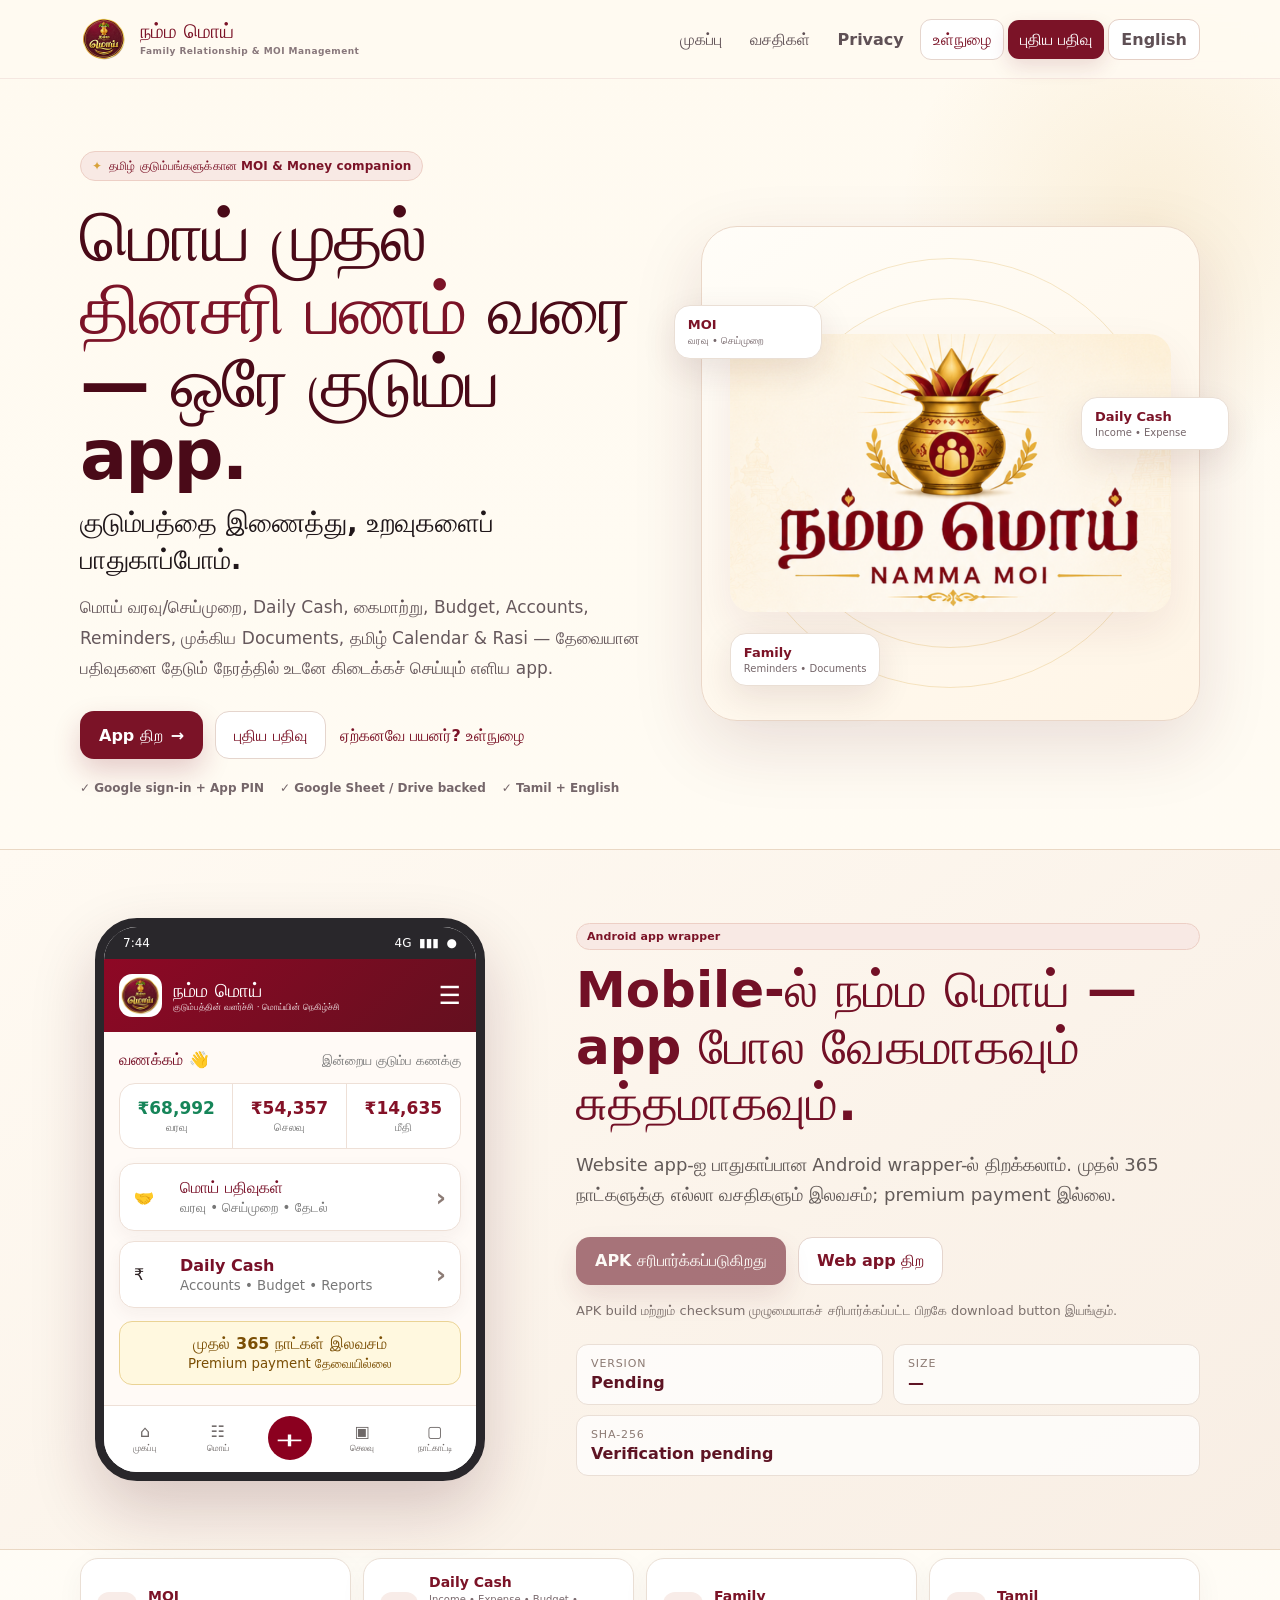
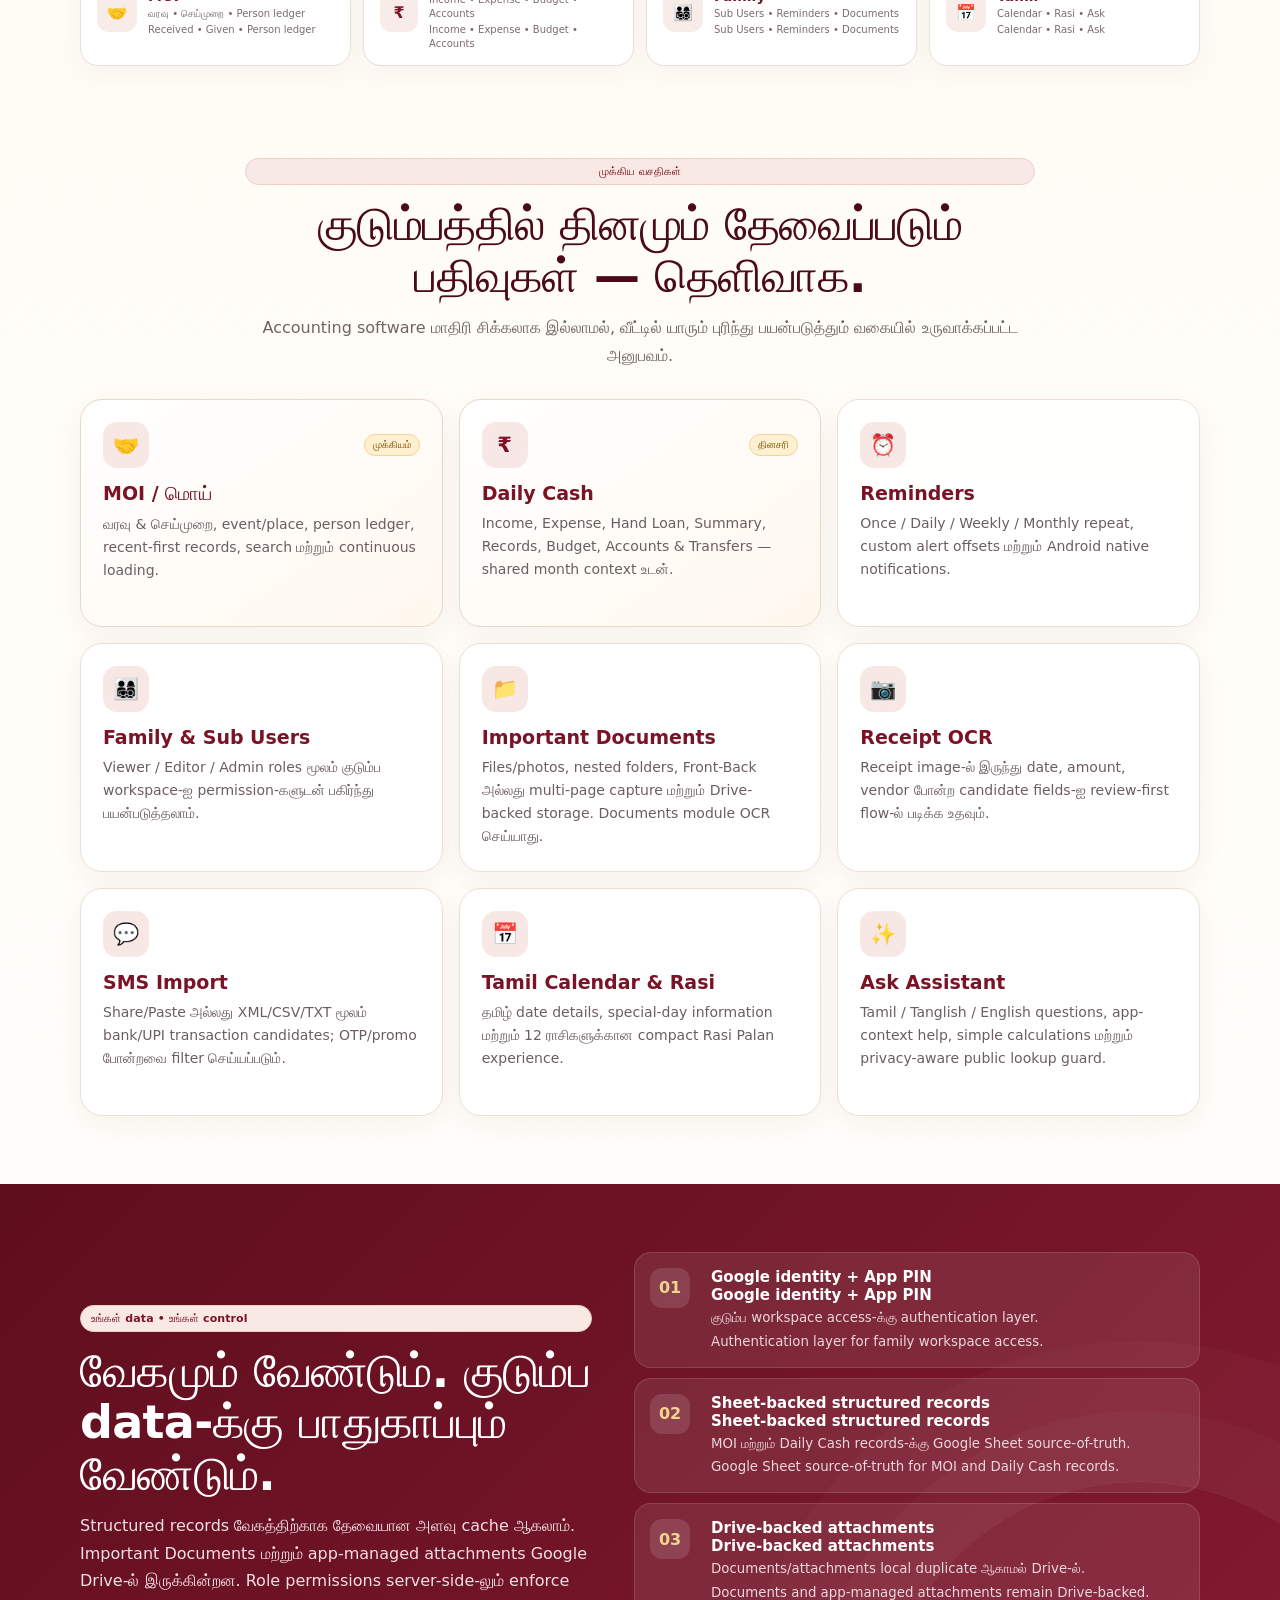
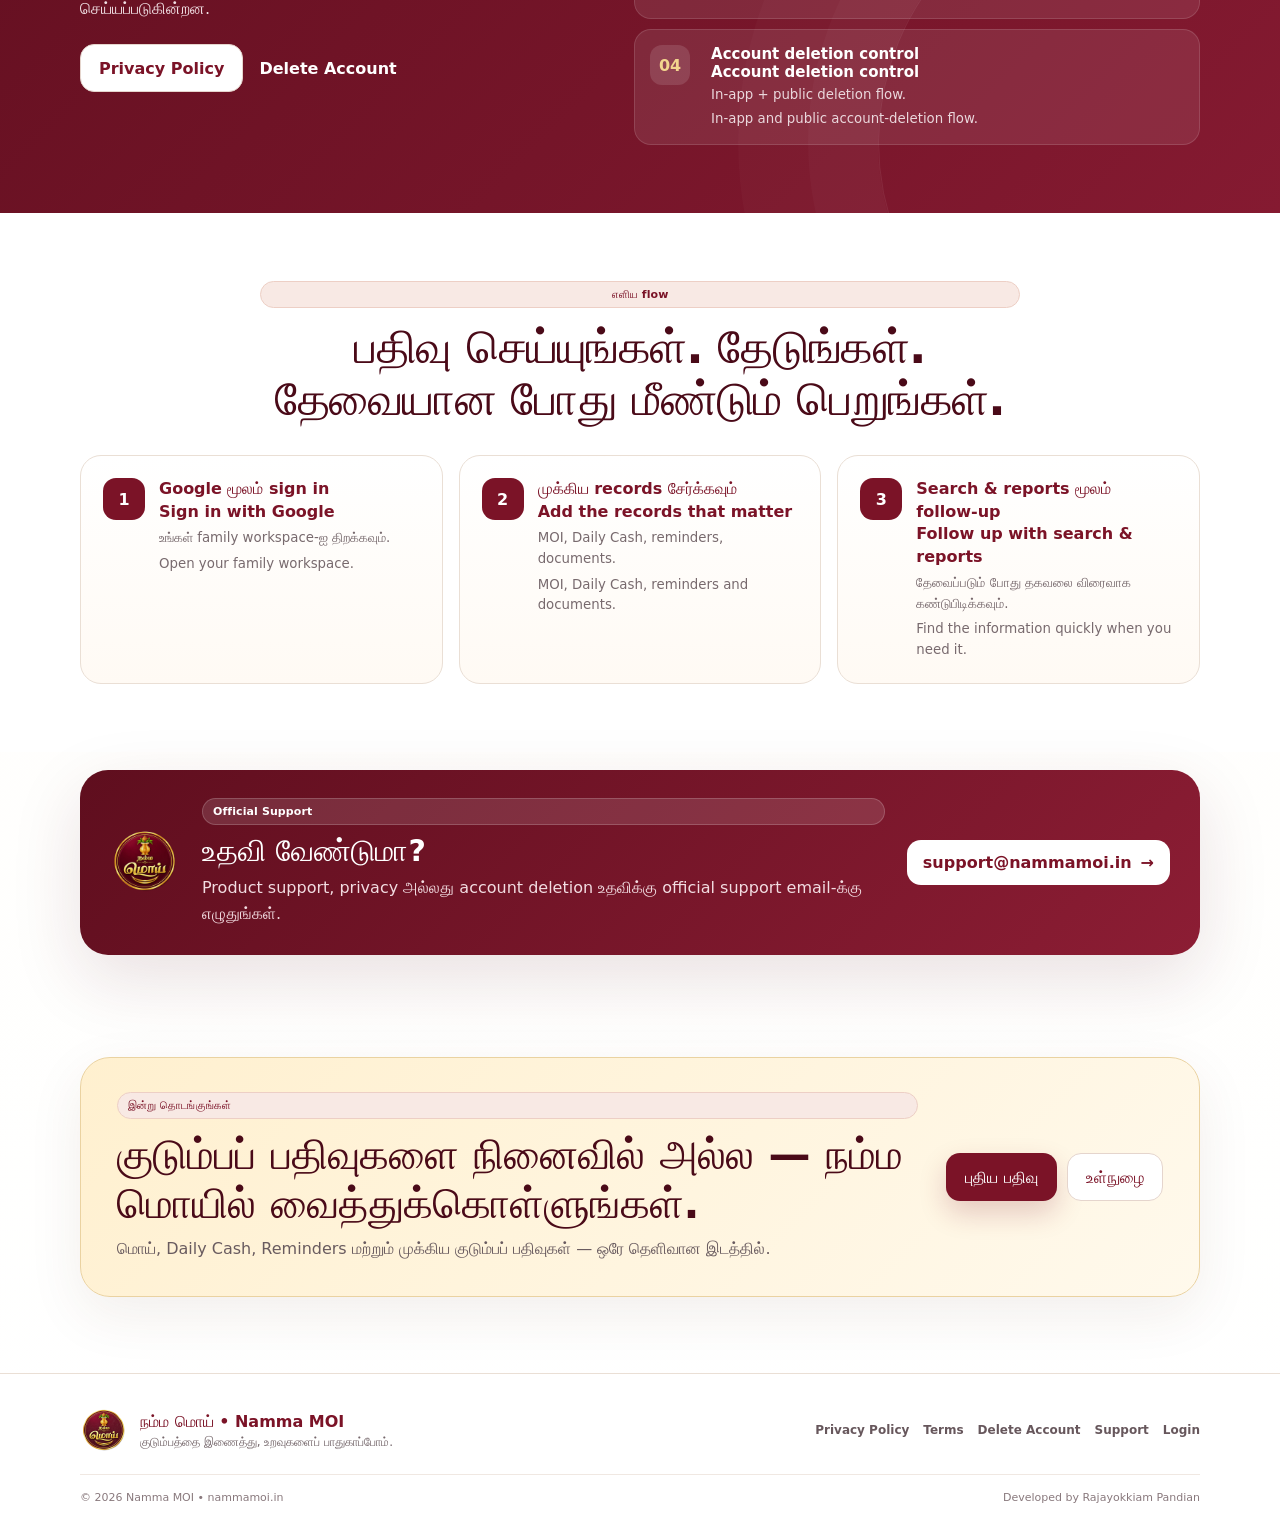
==== commit b1dd7cda: "Add files via upload" ====
--- a/index.html
+++ b/index.html
@@ -10,9 +10,9 @@
   <link rel="icon" href="assets/favicon-64.png">
   <link rel="apple-touch-icon" href="assets/icon-192.png">
   <link rel="manifest" href="site.webmanifest">
-  <link rel="stylesheet" href="assets/site.css?v=3">
+  <link rel="stylesheet" href="assets/site.css?v=5">
   <script defer src="assets/download-config.js?v=1"></script>
-  <script defer src="assets/site.js?v=4"></script>
+  <script defer src="assets/site.js?v=5"></script>
   <meta property="og:title" content="Namma MOI | நம்ம மொய்">
   <meta property="og:description" content="குடும்பத்தை இணைத்து, உறவுகளைப் பாதுகாப்போம்.">
   <meta property="og:type" content="website">
--- a/assets/site.css
+++ b/assets/site.css
@@ -24,3 +24,7 @@
 @media(max-width:520px){.container,.legal-wrap{width:min(100% - 24px,1120px)}.brand-copy{display:none}.nav-links{gap:2px}.nav-register{padding:8px!important}.hero h1{font-size:38px}.slogan{font-size:19px}.trustline{font-size:11px;gap:10px}.value-grid{grid-template-columns:1fr}.brand-stage{min-height:330px}.float-chip{display:none}.halo-b{width:290px;height:290px}.halo-a{width:230px;height:230px}.section-head h2,.data-copy h2{font-size:31px}.support-card{grid-template-columns:1fr;padding:24px 20px}.support-logo{display:none}.cta-stack{flex-direction:column}.cta-stack .btn{width:100%}.legal-card{padding:17px;overflow:hidden}.legal-card table{display:block;overflow-x:auto}.footer-bottom{font-size:10px}}
 /* Compatibility for legal subpages */
 .brand>span:not(.brand-copy){font-size:20px;font-weight:900;white-space:nowrap}.footer-row{display:flex;align-items:flex-start;justify-content:space-between;gap:24px}.footer-row>div:first-child strong{color:var(--maroon)}.footer-row p{margin:6px 0;color:#75686d;font-size:13px;line-height:1.6}@media(max-width:760px){.footer-row{flex-direction:column}.brand>span:not(.brand-copy){font-size:18px}}@media(max-width:520px){.brand>span:not(.brand-copy){display:block}}
+/* Secure Android wrapper preview and verified-download area */
+.native-wrapper-section{background:linear-gradient(145deg,#fffaf2,#f8eee4);border-top:1px solid #ead8c4;border-bottom:1px solid #ead8c4}.native-wrapper-grid{display:grid;grid-template-columns:minmax(300px,420px) 1fr;align-items:center;gap:76px}.native-phone{width:min(100%,390px);margin:auto;border:9px solid #29272b;border-radius:42px;background:#fff;overflow:hidden;box-shadow:0 28px 65px rgba(74,16,29,.2)}.native-phone-bar{display:flex;justify-content:space-between;padding:9px 19px;background:#29272b;color:#fff;font-size:12px}.native-app-head{display:grid;grid-template-columns:43px 1fr auto;align-items:center;gap:11px;padding:15px;background:linear-gradient(135deg,#8e0825,#64101f);color:#fff}.native-app-head img{width:43px;height:43px;border-radius:13px;background:#fff}.native-app-head b{display:block;font-size:19px}.native-app-head small{display:block;font-size:9px;opacity:.85}.native-app-head>span{font-size:25px}.native-app-body{padding:18px 15px 20px;background:#fffaf6}.native-greeting{display:flex;justify-content:space-between;align-items:end;margin-bottom:14px}.native-greeting b{color:#750e25}.native-greeting small{color:#777}.native-stats{display:grid;grid-template-columns:repeat(3,1fr);background:#fff;border:1px solid #eee0d7;border-radius:16px;overflow:hidden;margin-bottom:14px}.native-stats div{text-align:center;padding:14px 5px;border-right:1px solid #eee0d7}.native-stats div:last-child{border:0}.native-stats b,.native-stats small{display:block}.native-stats b{font-size:17px;color:#841127}.native-stats div:first-child b{color:#168559}.native-stats small{font-size:11px;color:#777;margin-top:3px}.native-card{display:grid;grid-template-columns:36px 1fr auto;align-items:center;gap:10px;padding:14px;margin-top:10px;background:#fff;border:1px solid #eee0d7;border-radius:15px;box-shadow:0 6px 17px rgba(80,40,30,.05)}.native-card b,.native-card small{display:block}.native-card b{color:#781028}.native-card small{color:#777;margin-top:3px}.native-card strong{font-size:25px;color:#8c7b75}.native-free{margin-top:13px;padding:12px;text-align:center;border:1px solid #ead395;border-radius:13px;background:#fff8df;color:#7b4f05}.native-free b,.native-free small{display:block}.native-free small{margin-top:3px}.native-bottom{display:grid;grid-template-columns:repeat(5,1fr);align-items:center;padding:10px 5px 12px;background:#fff;border-top:1px solid #eee0d7;text-align:center;color:#6e6867}.native-bottom span,.native-bottom small{display:block}.native-bottom small{font-size:9px;margin-top:2px}.native-bottom b{width:44px;height:44px;display:grid;place-items:center;margin:auto;border-radius:50%;background:#8b001f;color:#fff;font-size:27px}.download-copy h2{font-size:clamp(30px,4vw,50px);line-height:1.13;color:#721026;margin:12px 0 18px}.download-copy>p{font-size:18px;line-height:1.7;color:#625a58}.download-actions{display:flex;flex-wrap:wrap;gap:12px;margin:26px 0 15px}.apk-download.is-disabled{opacity:.58;filter:grayscale(.2);cursor:not-allowed}.download-safety{font-size:13px!important;color:#7c716d!important}.apk-meta{display:grid;grid-template-columns:1fr 1fr;gap:10px;margin-top:22px}.apk-meta span{padding:12px 14px;border:1px solid #eadfd6;border-radius:12px;background:rgba(255,255,255,.72)}.apk-meta small,.apk-meta b{display:block}.apk-meta small{font-size:11px;color:#8c7a73;text-transform:uppercase;letter-spacing:.08em}.apk-meta b{margin-top:3px;color:#5e1424;overflow-wrap:anywhere}.apk-sha{grid-column:1/-1}
+@media(max-width:1020px){.native-wrapper-grid{grid-template-columns:1fr;gap:42px}.download-copy{text-align:center}.download-actions{justify-content:center}}
+@media(max-width:520px){.apk-meta{grid-template-columns:1fr}.apk-sha{grid-column:auto}.native-phone{border-width:7px;border-radius:34px}.native-wrapper-section{padding-left:5px;padding-right:5px}}
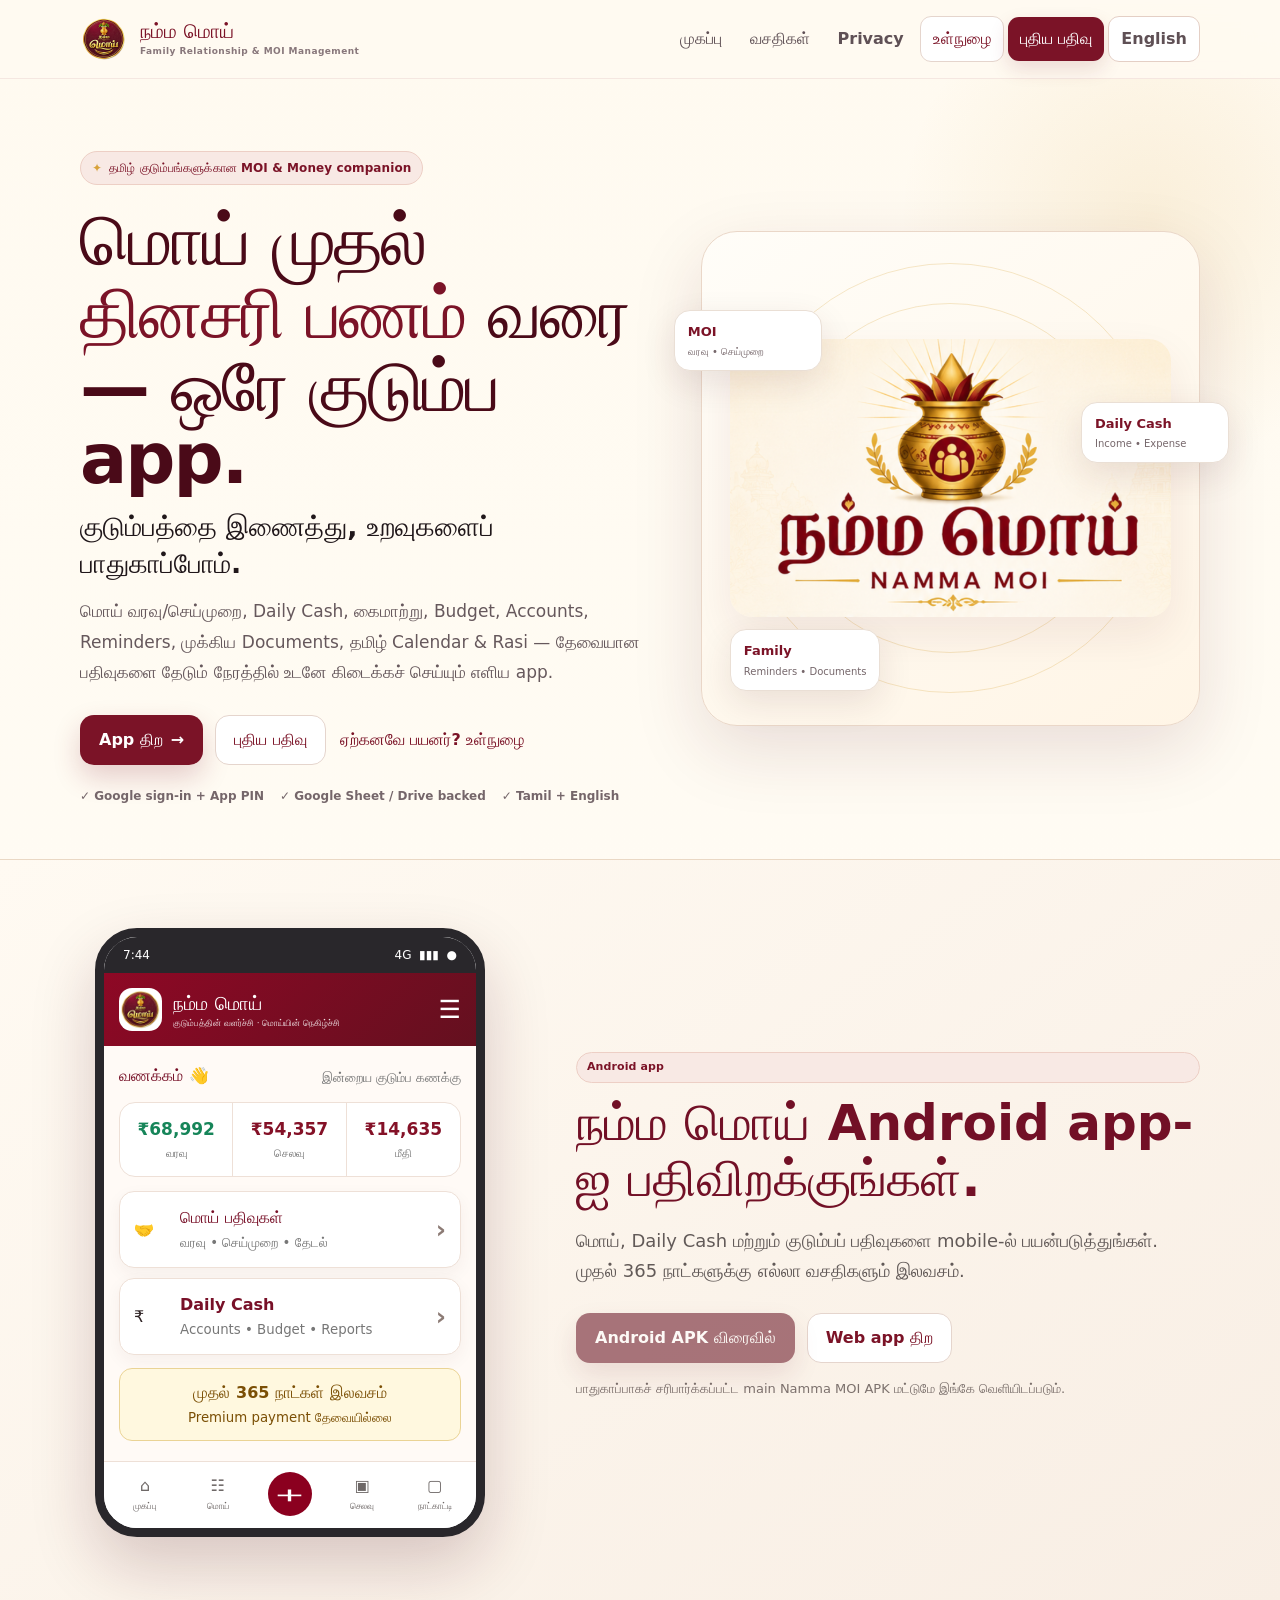
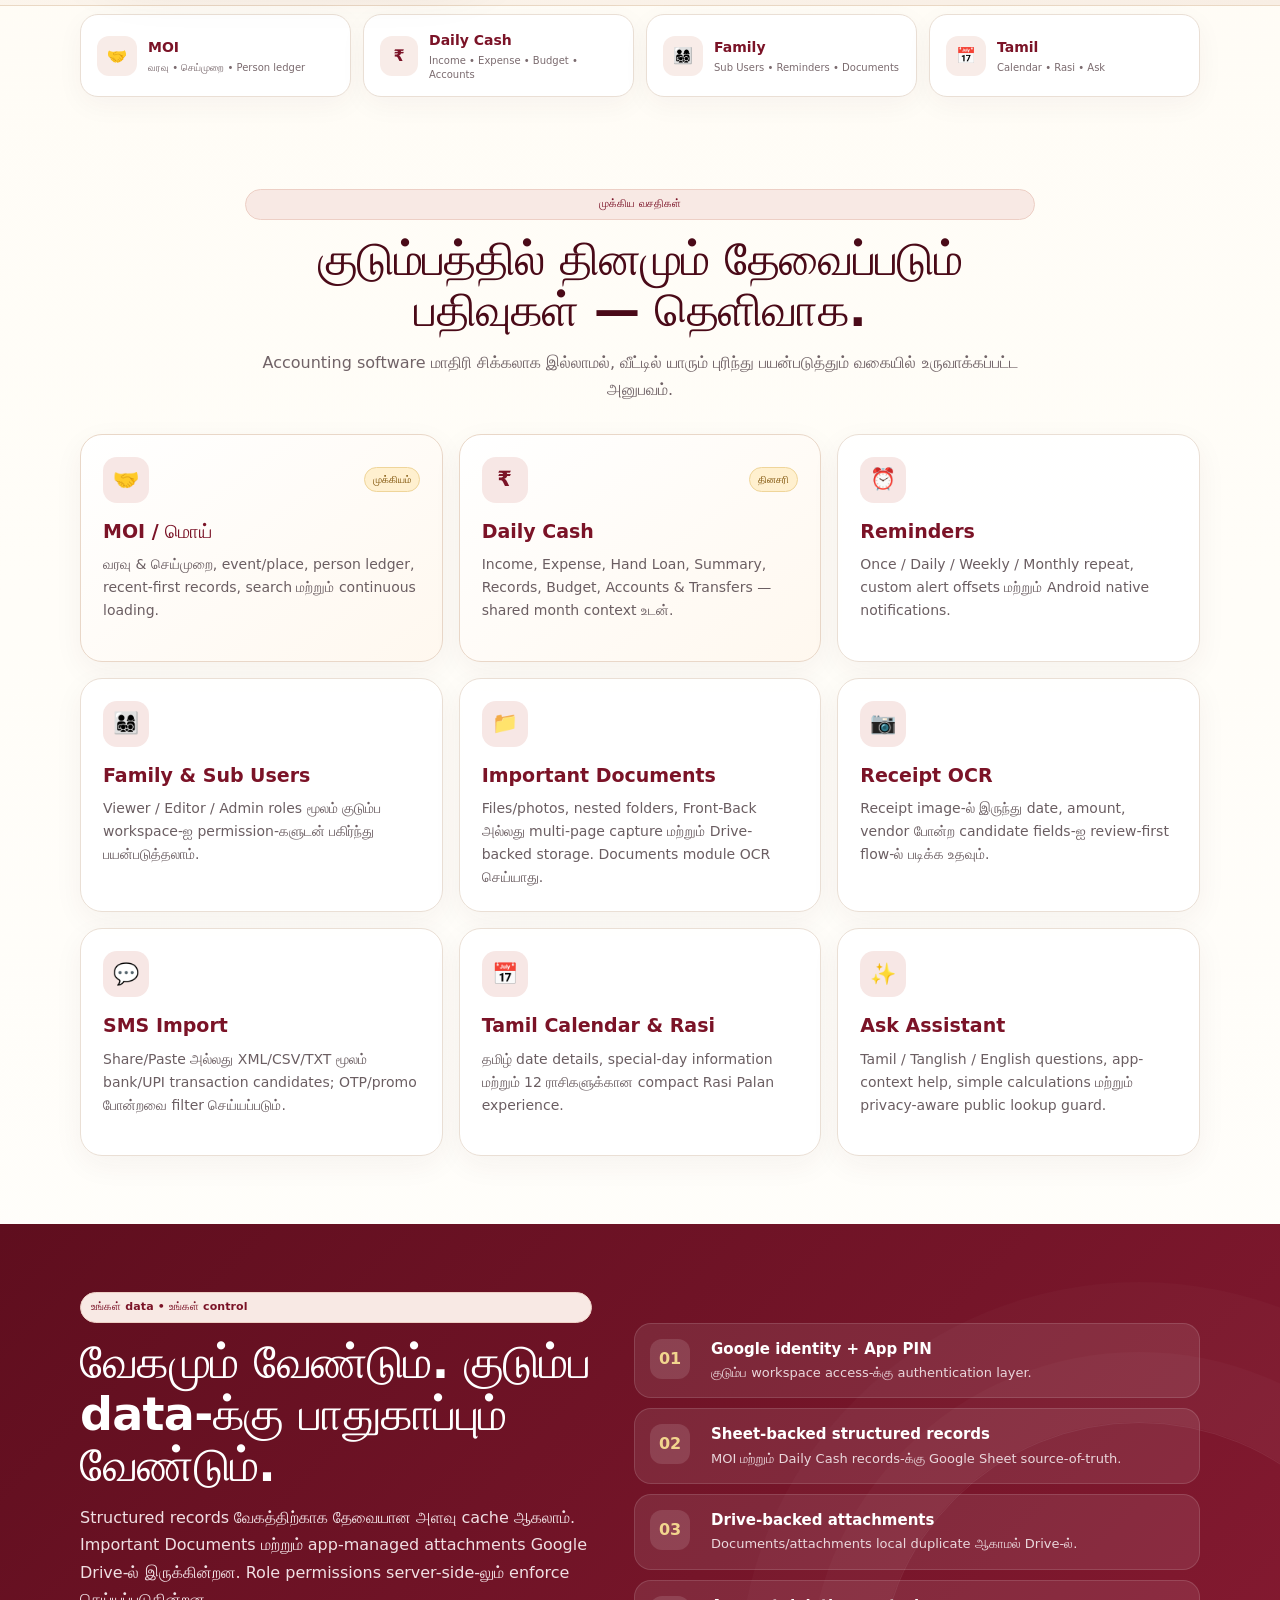
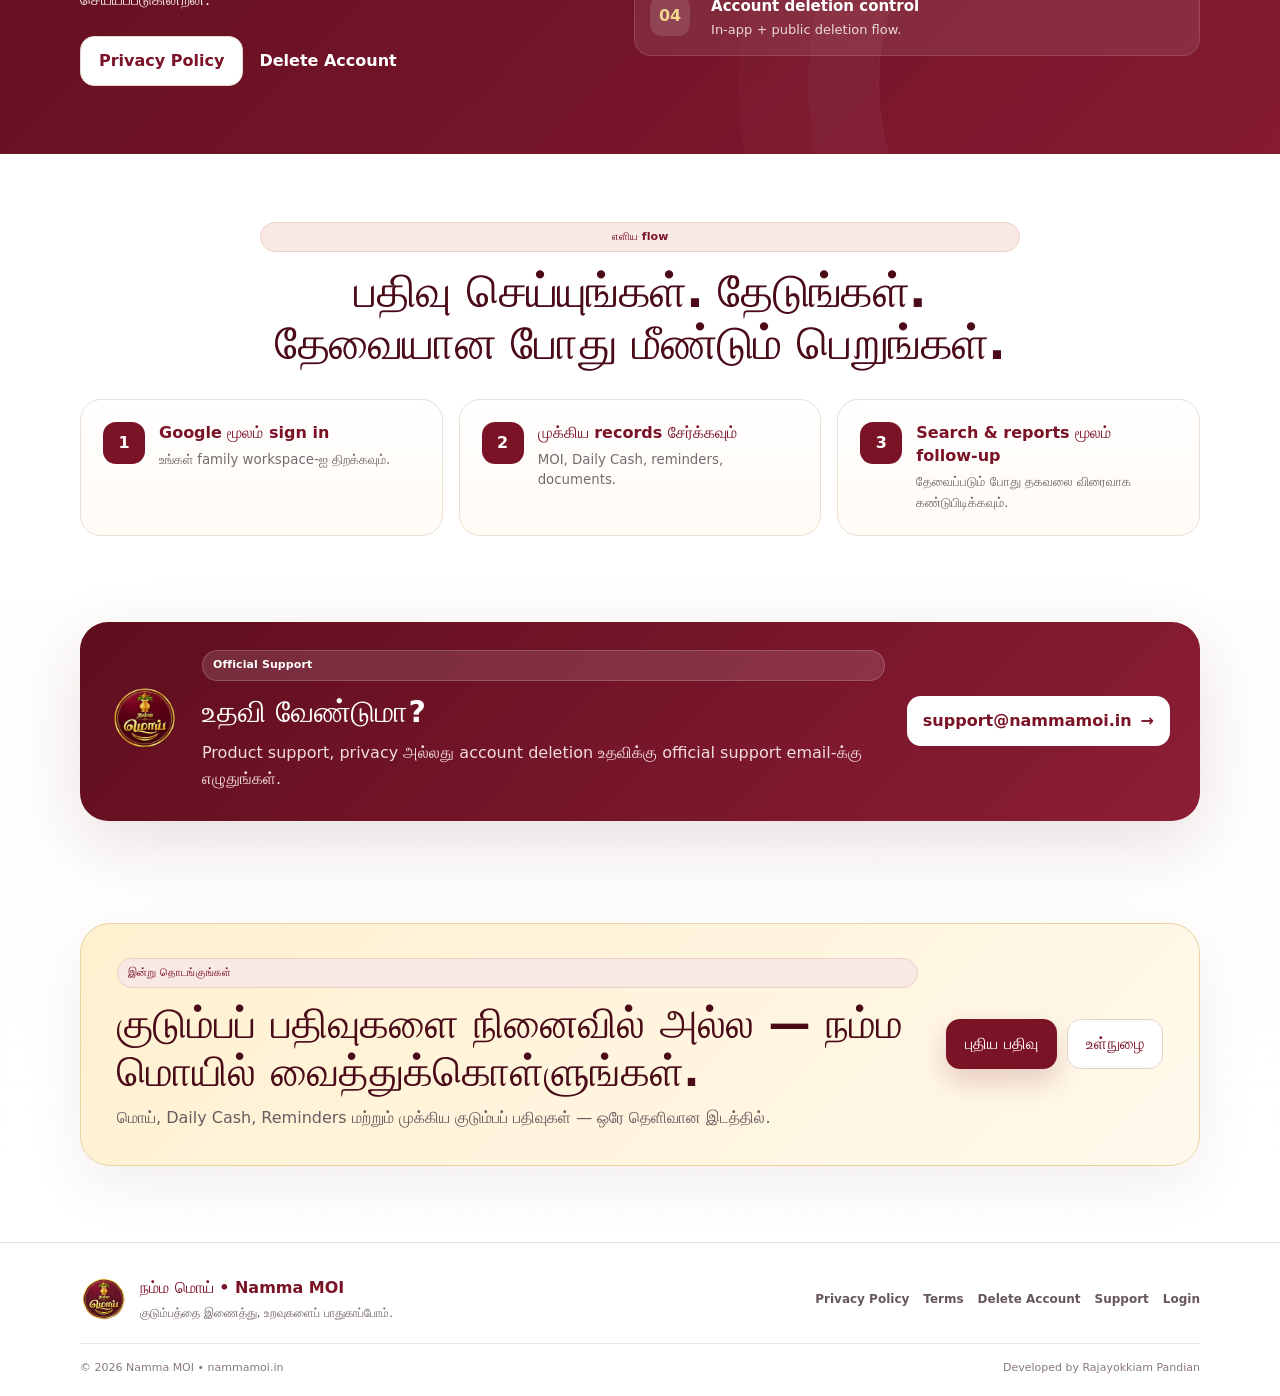
==== commit 64bb31fe: "Add files via upload" ====
--- a/index.html
+++ b/index.html
@@ -10,9 +10,9 @@
   <link rel="icon" href="assets/favicon-64.png">
   <link rel="apple-touch-icon" href="assets/icon-192.png">
   <link rel="manifest" href="site.webmanifest">
-  <link rel="stylesheet" href="assets/site.css?v=5">
+  <link rel="stylesheet" href="assets/site.css?v=6">
   <script defer src="assets/download-config.js?v=1"></script>
-  <script defer src="assets/site.js?v=5"></script>
+  <script defer src="assets/site.js?v=6"></script>
   <meta property="og:title" content="Namma MOI | நம்ம மொய்">
   <meta property="og:description" content="குடும்பத்தை இணைத்து, உறவுகளைப் பாதுகாப்போம்.">
   <meta property="og:type" content="website">
@@ -87,18 +87,17 @@
       </div>
 
       <div class="download-copy">
-        <span class="section-kicker ta">Android app wrapper</span><span class="section-kicker en">Android app wrapper</span>
-        <h2 class="ta">Mobile-ல் நம்ம மொய் — app போல வேகமாகவும் சுத்தமாகவும்.</h2>
-        <h2 class="en">Namma MOI on mobile — clean, focused and app-like.</h2>
-        <p class="ta">Website app-ஐ பாதுகாப்பான Android wrapper-ல் திறக்கலாம். முதல் 365 நாட்களுக்கு எல்லா வசதிகளும் இலவசம்; premium payment இல்லை.</p>
-        <p class="en">Open the web app inside a secure Android wrapper. Every feature is free for the first 365 days, with no premium payment.</p>
+        <span class="section-kicker ta">Android app</span><span class="section-kicker en">Android app</span>
+        <h2 class="ta">நம்ம மொய் Android app-ஐ பதிவிறக்குங்கள்.</h2>
+        <h2 class="en">Download the Namma MOI Android app.</h2>
+        <p class="ta">மொய், Daily Cash மற்றும் குடும்பப் பதிவுகளை mobile-ல் பயன்படுத்துங்கள். முதல் 365 நாட்களுக்கு எல்லா வசதிகளும் இலவசம்.</p>
+        <p class="en">Use MOI, Daily Cash and family records on mobile. Every feature is free for the first 365 days.</p>
         <div class="download-actions">
-          <a class="btn btn-primary apk-download is-disabled" href="#" data-apk-download aria-disabled="true"><span class="ta">APK சரிபார்க்கப்படுகிறது</span><span class="en">APK verification pending</span></a>
+          <a class="btn btn-primary apk-download is-disabled" href="#" data-apk-download aria-disabled="true"><span class="ta">Android APK விரைவில்</span><span class="en">Android APK coming soon</span></a>
           <a class="btn btn-secondary" href="/app"><span class="inline-lang ta">Web app திற</span><span class="inline-lang en">Open web app</span></a>
         </div>
-        <p class="download-safety ta">APK build மற்றும் checksum முழுமையாகச் சரிபார்க்கப்பட்ட பிறகே download button இயங்கும்.</p>
-        <p class="download-safety en">The download is enabled only after the APK build and checksum are verified.</p>
-        <div class="apk-meta"><span><small>Version</small><b data-apk-version>Pending</b></span><span><small>Size</small><b data-apk-size>—</b></span><span class="apk-sha"><small>SHA-256</small><b data-apk-sha>Verification pending</b></span></div>
+        <p class="download-safety ta">பாதுகாப்பாகச் சரிபார்க்கப்பட்ட main Namma MOI APK மட்டுமே இங்கே வெளியிடப்படும்.</p>
+        <p class="download-safety en">Only the verified main Namma MOI APK will be published here.</p>
       </div>
     </div>
   </section>
--- a/assets/site.css
+++ b/assets/site.css
@@ -28,3 +28,12 @@
 .native-wrapper-section{background:linear-gradient(145deg,#fffaf2,#f8eee4);border-top:1px solid #ead8c4;border-bottom:1px solid #ead8c4}.native-wrapper-grid{display:grid;grid-template-columns:minmax(300px,420px) 1fr;align-items:center;gap:76px}.native-phone{width:min(100%,390px);margin:auto;border:9px solid #29272b;border-radius:42px;background:#fff;overflow:hidden;box-shadow:0 28px 65px rgba(74,16,29,.2)}.native-phone-bar{display:flex;justify-content:space-between;padding:9px 19px;background:#29272b;color:#fff;font-size:12px}.native-app-head{display:grid;grid-template-columns:43px 1fr auto;align-items:center;gap:11px;padding:15px;background:linear-gradient(135deg,#8e0825,#64101f);color:#fff}.native-app-head img{width:43px;height:43px;border-radius:13px;background:#fff}.native-app-head b{display:block;font-size:19px}.native-app-head small{display:block;font-size:9px;opacity:.85}.native-app-head>span{font-size:25px}.native-app-body{padding:18px 15px 20px;background:#fffaf6}.native-greeting{display:flex;justify-content:space-between;align-items:end;margin-bottom:14px}.native-greeting b{color:#750e25}.native-greeting small{color:#777}.native-stats{display:grid;grid-template-columns:repeat(3,1fr);background:#fff;border:1px solid #eee0d7;border-radius:16px;overflow:hidden;margin-bottom:14px}.native-stats div{text-align:center;padding:14px 5px;border-right:1px solid #eee0d7}.native-stats div:last-child{border:0}.native-stats b,.native-stats small{display:block}.native-stats b{font-size:17px;color:#841127}.native-stats div:first-child b{color:#168559}.native-stats small{font-size:11px;color:#777;margin-top:3px}.native-card{display:grid;grid-template-columns:36px 1fr auto;align-items:center;gap:10px;padding:14px;margin-top:10px;background:#fff;border:1px solid #eee0d7;border-radius:15px;box-shadow:0 6px 17px rgba(80,40,30,.05)}.native-card b,.native-card small{display:block}.native-card b{color:#781028}.native-card small{color:#777;margin-top:3px}.native-card strong{font-size:25px;color:#8c7b75}.native-free{margin-top:13px;padding:12px;text-align:center;border:1px solid #ead395;border-radius:13px;background:#fff8df;color:#7b4f05}.native-free b,.native-free small{display:block}.native-free small{margin-top:3px}.native-bottom{display:grid;grid-template-columns:repeat(5,1fr);align-items:center;padding:10px 5px 12px;background:#fff;border-top:1px solid #eee0d7;text-align:center;color:#6e6867}.native-bottom span,.native-bottom small{display:block}.native-bottom small{font-size:9px;margin-top:2px}.native-bottom b{width:44px;height:44px;display:grid;place-items:center;margin:auto;border-radius:50%;background:#8b001f;color:#fff;font-size:27px}.download-copy h2{font-size:clamp(30px,4vw,50px);line-height:1.13;color:#721026;margin:12px 0 18px}.download-copy>p{font-size:18px;line-height:1.7;color:#625a58}.download-actions{display:flex;flex-wrap:wrap;gap:12px;margin:26px 0 15px}.apk-download.is-disabled{opacity:.58;filter:grayscale(.2);cursor:not-allowed}.download-safety{font-size:13px!important;color:#7c716d!important}.apk-meta{display:grid;grid-template-columns:1fr 1fr;gap:10px;margin-top:22px}.apk-meta span{padding:12px 14px;border:1px solid #eadfd6;border-radius:12px;background:rgba(255,255,255,.72)}.apk-meta small,.apk-meta b{display:block}.apk-meta small{font-size:11px;color:#8c7a73;text-transform:uppercase;letter-spacing:.08em}.apk-meta b{margin-top:3px;color:#5e1424;overflow-wrap:anywhere}.apk-sha{grid-column:1/-1}
 @media(max-width:1020px){.native-wrapper-grid{grid-template-columns:1fr;gap:42px}.download-copy{text-align:center}.download-actions{justify-content:center}}
 @media(max-width:520px){.apk-meta{grid-template-columns:1fr}.apk-sha{grid-column:auto}.native-phone{border-width:7px;border-radius:34px}.native-wrapper-section{padding-left:5px;padding-right:5px}}
+
+/* v5 full-screen stabilization: language isolation, readable scale and compact responsiveness */
+[hidden]{display:none!important}html[data-lang="ta"] body .en,html[data-lang="en"] body .ta{display:none!important}html[data-lang="ta"] body .ta:not([hidden]){display:block}html[data-lang="en"] body .en:not([hidden]){display:block}html[data-lang="ta"] body .inline-lang.ta:not([hidden]),html[data-lang="en"] body .inline-lang.en:not([hidden]){display:inline}
+body{font-size:16px;line-height:1.5;text-rendering:optimizeLegibility}.site-header,.hero,.native-wrapper-section,.value-strip,.section,.final-cta,.footer{width:100%}.nav{max-width:1120px}.feature-card,.data-row,.steps-grid article,.final-box,.support-card{overflow-wrap:anywhere}.feature-grid{align-items:stretch}.feature-card{height:100%}.data-copy{max-width:560px}.data-row b{line-height:1.35}.data-row small{font-size:13px}.native-phone{isolation:isolate}.apk-meta b{font-size:14px}.btn:focus-visible,.nav-links a:focus-visible,.lang-btn:focus-visible,.text-link:focus-visible{outline:3px solid var(--gold);outline-offset:3px}
+@media(min-width:1440px){.container{width:min(1200px,calc(100% - 64px))}.nav{max-width:1200px}.hero-grid{gap:72px}.hero{padding-top:84px}.hero h1{font-size:72px}.section{padding:76px 0}}
+@media(max-width:900px){.native-wrapper-grid{gap:34px}.download-copy{max-width:720px;margin:auto}.native-wrapper-section{padding-top:56px;padding-bottom:56px}.data-copy{max-width:none}.data-section{padding-top:58px;padding-bottom:58px}}
+@media(max-width:760px){.site-header{background:rgba(255,250,241,.97)}.nav{gap:8px}.lang-btn{min-width:66px}.hero{padding-top:32px}.hero h1{line-height:1.08}.hero-visual{padding:0 4px}.native-wrapper-section{padding-top:44px;padding-bottom:44px}.download-copy h2{font-size:34px}.download-copy>p{font-size:16px}.apk-meta{text-align:left}.data-row{grid-template-columns:42px 1fr}.data-row>span{width:36px;height:36px}.support-mail{white-space:normal}.footer{padding-bottom:max(20px,env(safe-area-inset-bottom))}}
+@media(max-width:420px){.container,.legal-wrap{width:calc(100% - 20px)}.brand img{width:38px;height:38px}.nav-register{font-size:11px}.lang-btn{min-width:auto;font-size:11px}.hero h1{font-size:34px}.hero .eyebrow{font-size:10px}.cta-row .btn{flex:1 1 auto}.trustline{display:grid;grid-template-columns:1fr;text-align:left}.native-app-head{grid-template-columns:39px 1fr auto;padding:12px}.native-app-head img{width:39px;height:39px}.native-app-head b{font-size:17px}.native-app-body{padding:15px 12px 17px}.native-greeting{align-items:flex-start;gap:8px}.native-greeting small{text-align:right}.native-stats b{font-size:15px}.native-card{padding:12px}.native-bottom b{width:40px;height:40px}.download-copy h2{font-size:30px}.download-actions{display:grid}.download-actions .btn{width:100%}.section-head h2,.data-copy h2{font-size:29px}.feature-card{min-height:auto;padding:19px}.final-cta{padding-bottom:52px}}
+@media(prefers-reduced-motion:reduce){html{scroll-behavior:auto}.btn,.feature-card{transition:none}}
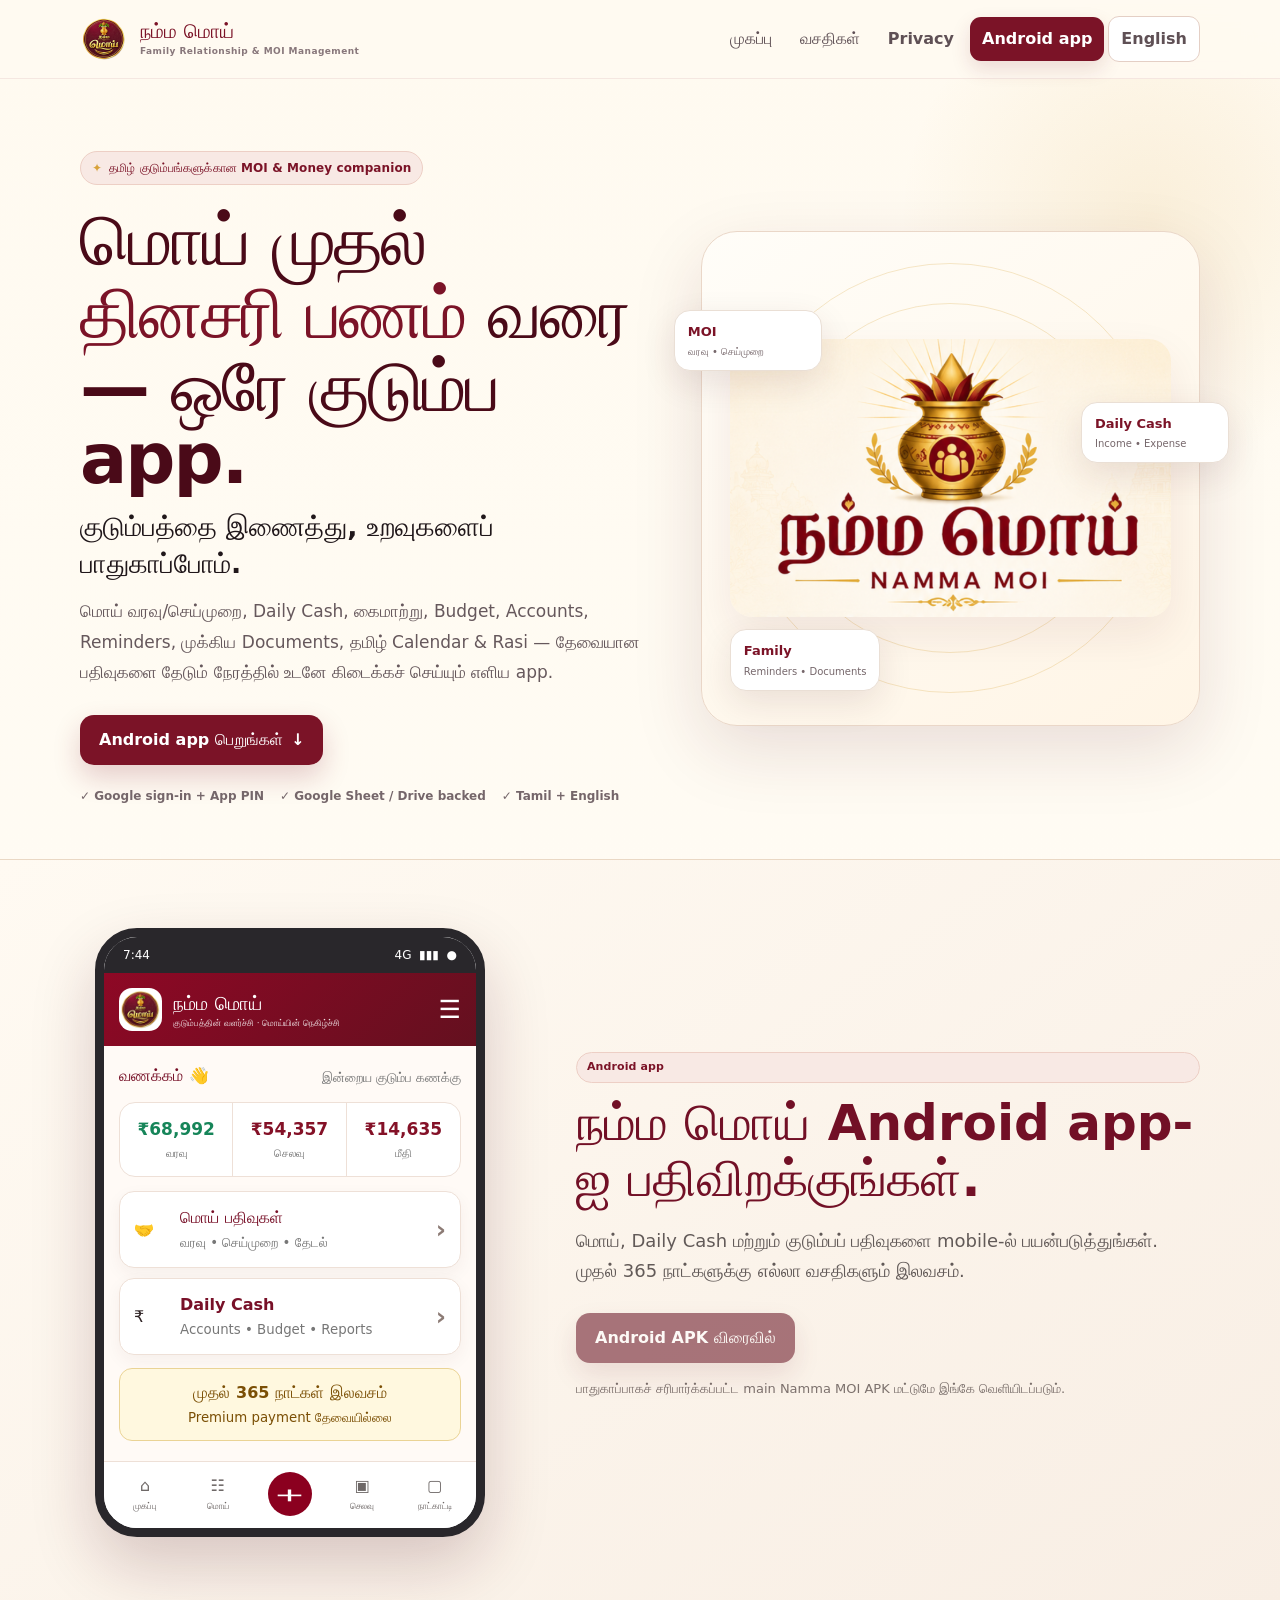
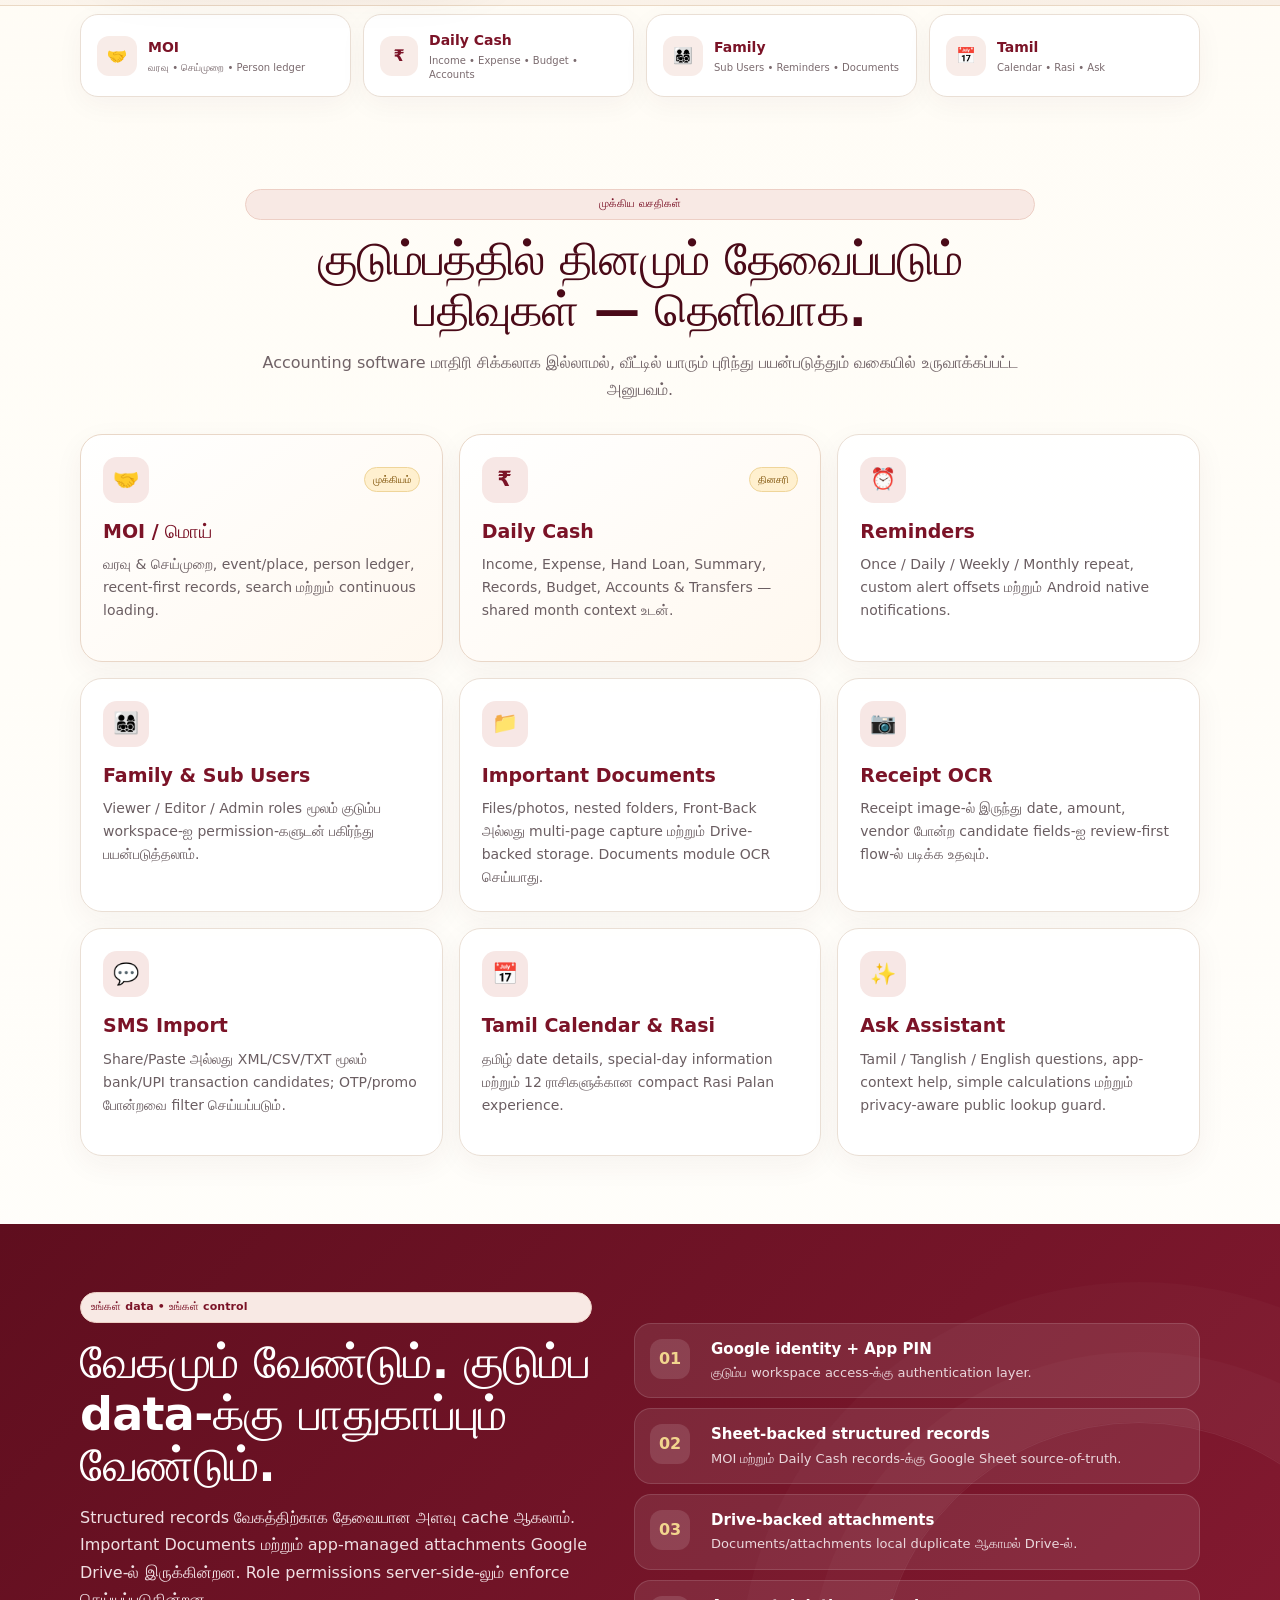
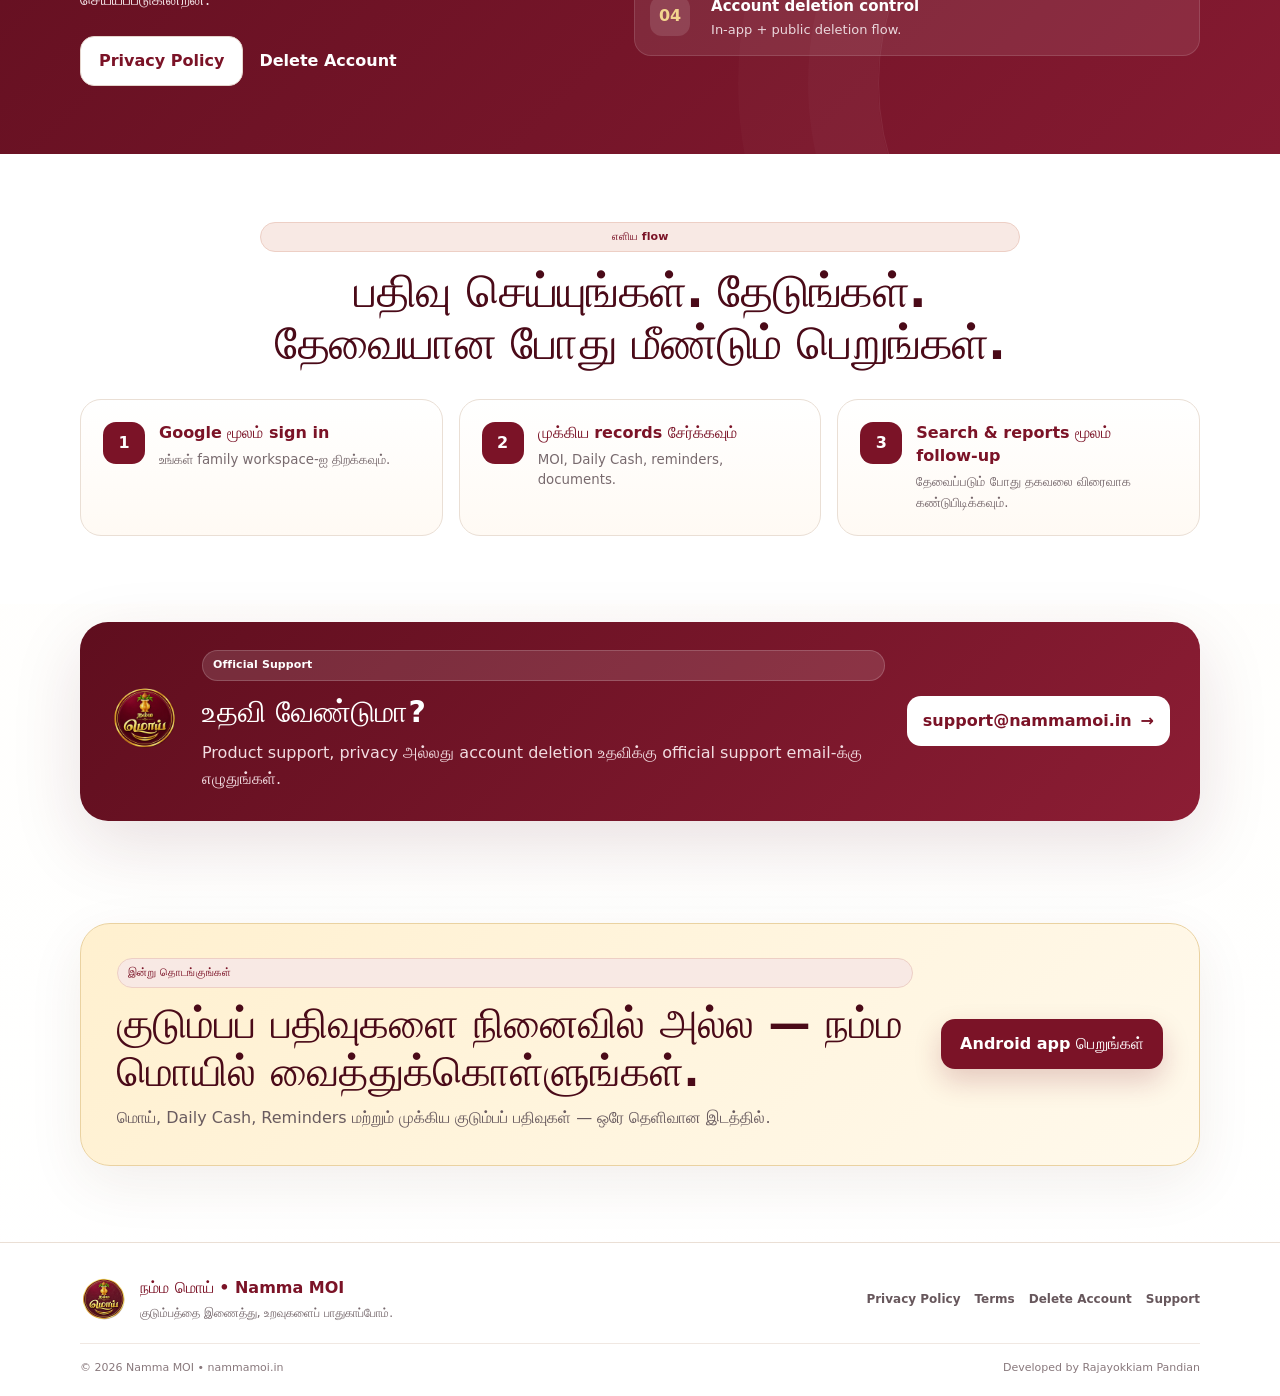
==== commit f528f476: "Add files via upload" ====
--- a/index.html
+++ b/index.html
@@ -31,8 +31,7 @@
       <a class="nav-home" href="#top"><span class="inline-lang ta">முகப்பு</span><span class="inline-lang en">Home</span></a>
       <a class="nav-features" href="#features"><span class="inline-lang ta">வசதிகள்</span><span class="inline-lang en">Features</span></a>
       <a class="nav-privacy" href="/privacy/">Privacy</a>
-      <a class="nav-login" href="/login"><span class="inline-lang ta">உள்நுழை</span><span class="inline-lang en">Login</span></a>
-      <a class="nav-register" href="/register"><span class="inline-lang ta">புதிய பதிவு</span><span class="inline-lang en">Register</span></a>
+      <a class="nav-register" href="#download"><span class="inline-lang ta">Android app</span><span class="inline-lang en">Android app</span></a>
       <button class="lang-btn" data-lang-toggle type="button"><span class="lang-en">English</span><span class="lang-ta">தமிழ்</span></button>
     </nav>
   </div>
@@ -48,9 +47,7 @@
         <p class="lead ta">மொய் வரவு/செய்முறை, Daily Cash, கைமாற்று, Budget, Accounts, Reminders, முக்கிய Documents, தமிழ் Calendar & Rasi — தேவையான பதிவுகளை தேடும் நேரத்தில் உடனே கிடைக்கச் செய்யும் எளிய app.</p>
         <p class="lead en">Keep MOI received/given, Daily Cash, hand loans, budgets, accounts, reminders, important documents, Tamil Calendar and Rasi in one practical family app.</p>
         <div class="cta-row">
-          <a class="btn btn-primary" href="/app"><span class="inline-lang ta">App திற</span><span class="inline-lang en">Open App</span><span aria-hidden="true">→</span></a>
-          <a class="btn btn-secondary" href="/register"><span class="inline-lang ta">புதிய பதிவு</span><span class="inline-lang en">Create account</span></a>
-          <a class="text-link" href="/login"><span class="inline-lang ta">ஏற்கனவே பயனர்? உள்நுழை</span><span class="inline-lang en">Already a user? Login</span></a>
+          <a class="btn btn-primary" href="#download"><span class="inline-lang ta">Android app பெறுங்கள்</span><span class="inline-lang en">Get the Android app</span><span aria-hidden="true">↓</span></a>
         </div>
         <div class="trustline">
           <span>✓ Google sign-in + App PIN</span>
@@ -94,7 +91,6 @@
         <p class="en">Use MOI, Daily Cash and family records on mobile. Every feature is free for the first 365 days.</p>
         <div class="download-actions">
           <a class="btn btn-primary apk-download is-disabled" href="#" data-apk-download aria-disabled="true"><span class="ta">Android APK விரைவில்</span><span class="en">Android APK coming soon</span></a>
-          <a class="btn btn-secondary" href="/app"><span class="inline-lang ta">Web app திற</span><span class="inline-lang en">Open web app</span></a>
         </div>
         <p class="download-safety ta">பாதுகாப்பாகச் சரிபார்க்கப்பட்ட main Namma MOI APK மட்டுமே இங்கே வெளியிடப்படும்.</p>
         <p class="download-safety en">Only the verified main Namma MOI APK will be published here.</p>
@@ -190,7 +186,7 @@
   <section class="final-cta">
     <div class="container final-box">
       <div><span class="section-kicker ta">இன்று தொடங்குங்கள்</span><span class="section-kicker en">Start today</span><h2 class="ta">குடும்பப் பதிவுகளை நினைவில் அல்ல — நம்ம மொயில் வைத்துக்கொள்ளுங்கள்.</h2><h2 class="en">Keep family records in Namma MOI — not just in memory.</h2><p class="ta">மொய், Daily Cash, Reminders மற்றும் முக்கிய குடும்பப் பதிவுகள் — ஒரே தெளிவான இடத்தில்.</p><p class="en">MOI, Daily Cash, reminders and important family records — in one clear place.</p></div>
-      <div class="cta-stack"><a class="btn btn-primary" href="/register"><span class="inline-lang ta">புதிய பதிவு</span><span class="inline-lang en">Create account</span></a><a class="btn btn-secondary" href="/login"><span class="inline-lang ta">உள்நுழை</span><span class="inline-lang en">Login</span></a></div>
+      <div class="cta-stack"><a class="btn btn-primary" href="#download"><span class="inline-lang ta">Android app பெறுங்கள்</span><span class="inline-lang en">Get the Android app</span></a></div>
     </div>
   </section>
 </main>
@@ -198,7 +194,7 @@
 <footer class="footer">
   <div class="container footer-main">
     <div class="footer-brand"><img src="assets/icon-192.png" alt=""><div><strong>நம்ம மொய் • Namma MOI</strong><p>குடும்பத்தை இணைத்து, உறவுகளைப் பாதுகாப்போம்.</p></div></div>
-    <div class="footer-links"><a href="/privacy/">Privacy Policy</a><a href="/terms/">Terms</a><a href="/delete-account/">Delete Account</a><a href="mailto:support@nammamoi.in">Support</a><a href="/login">Login</a></div>
+    <div class="footer-links"><a href="/privacy/">Privacy Policy</a><a href="/terms/">Terms</a><a href="/delete-account/">Delete Account</a><a href="mailto:support@nammamoi.in">Support</a></div>
   </div>
   <div class="container footer-bottom"><span>© <span data-year>2026</span> Namma MOI • nammamoi.in</span><span>Developed by Rajayokkiam Pandian</span></div>
 </footer>
